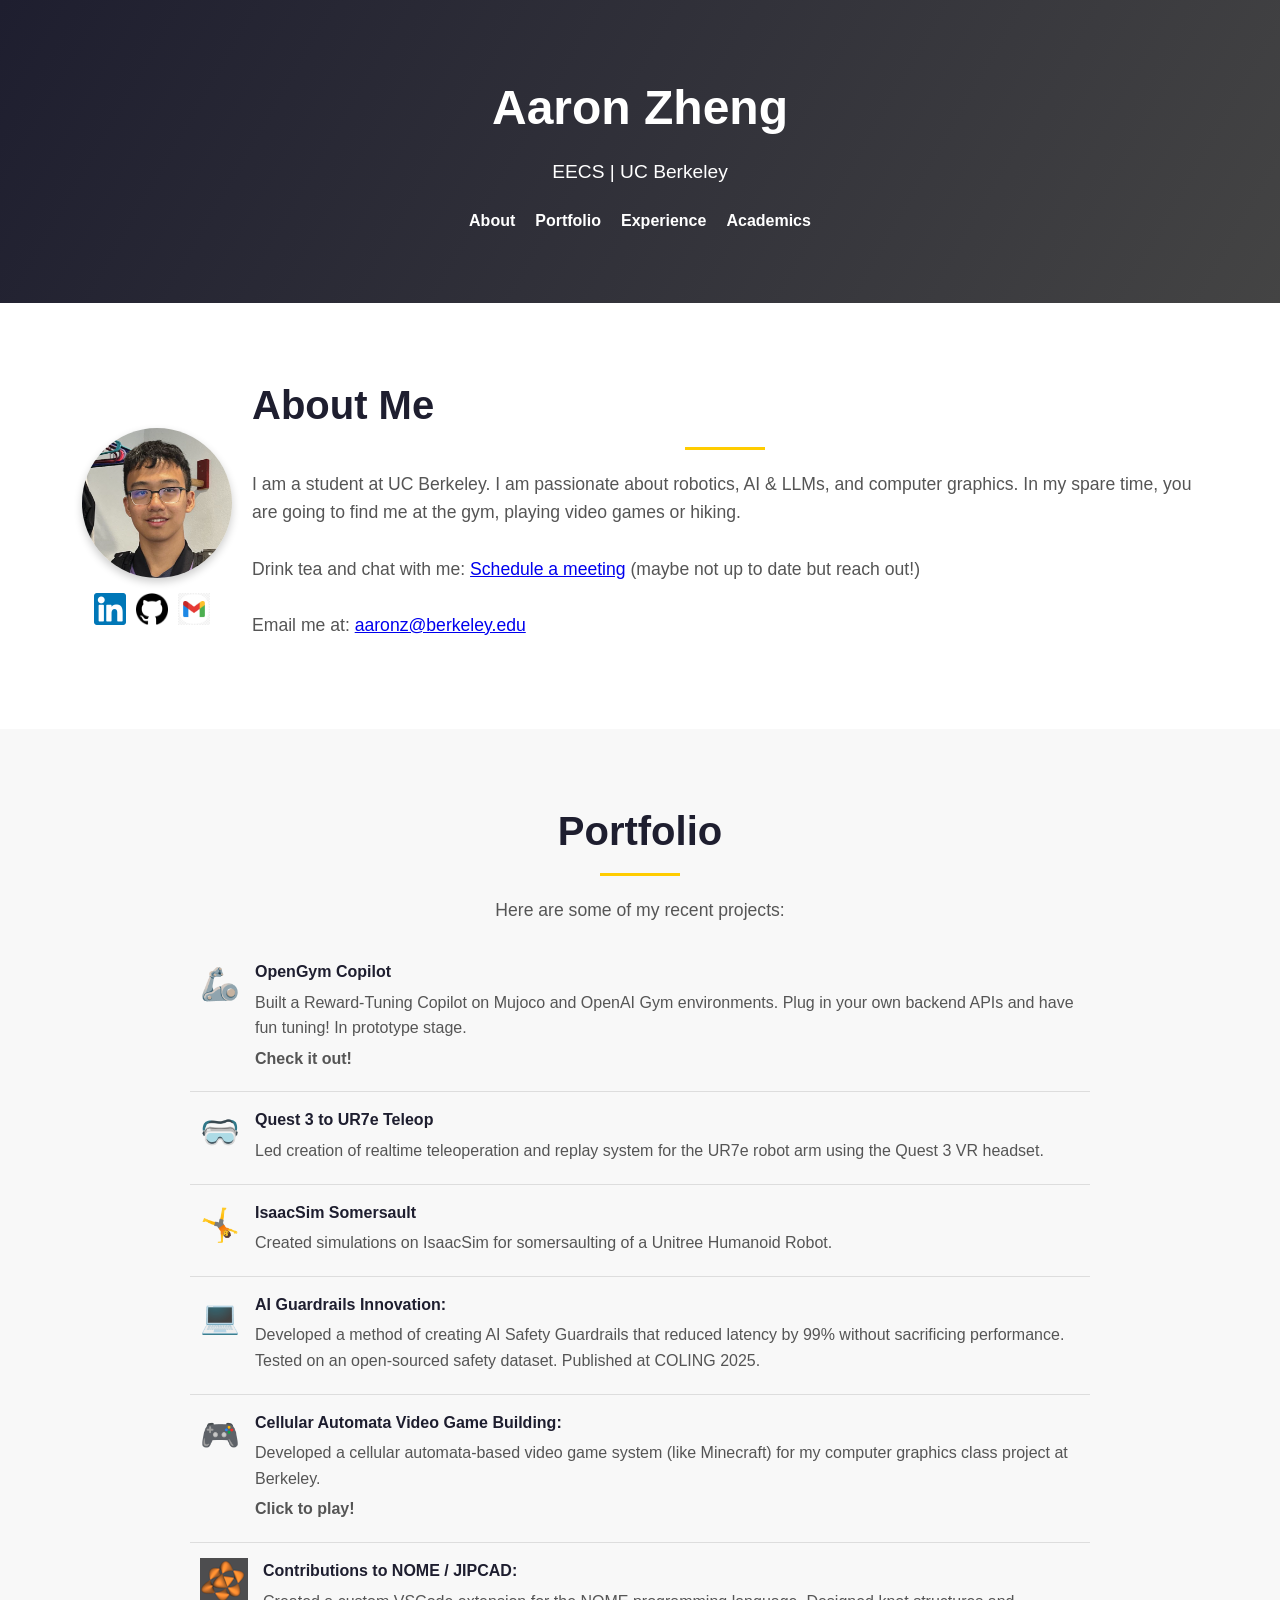
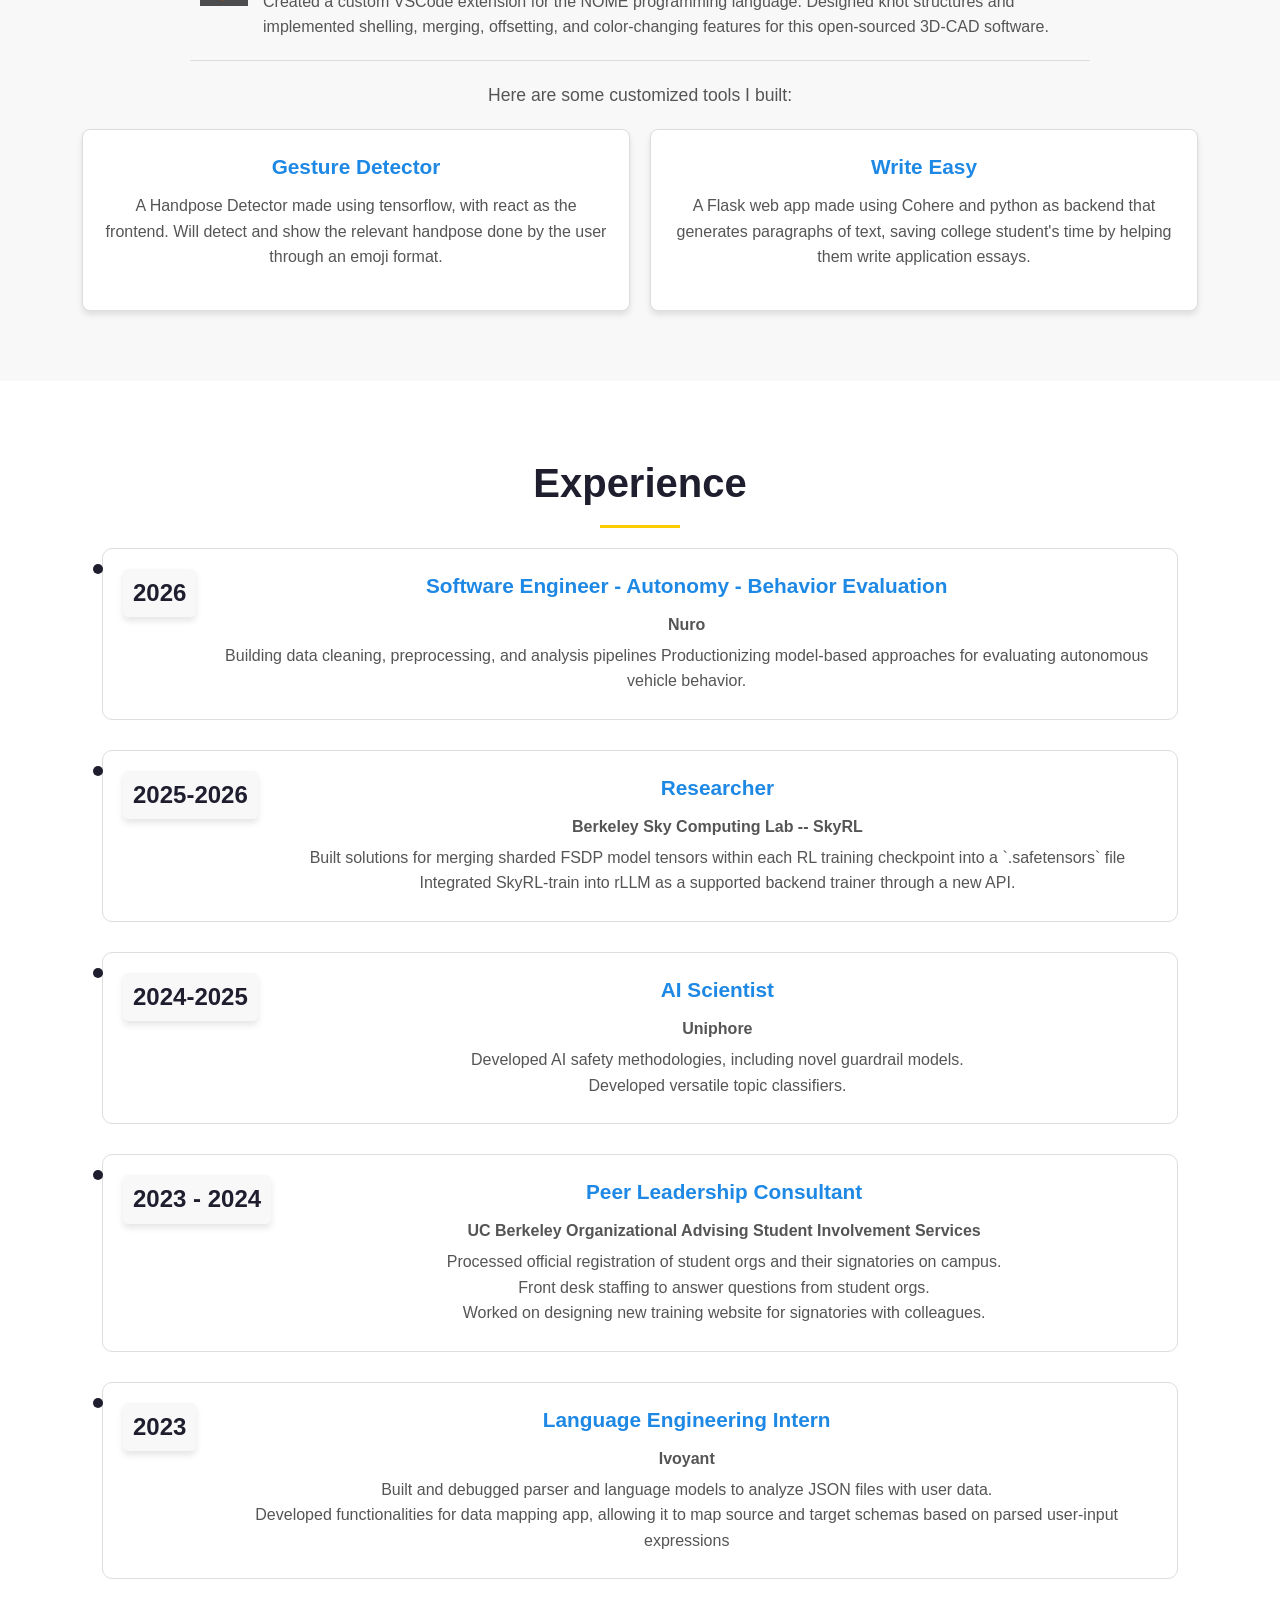
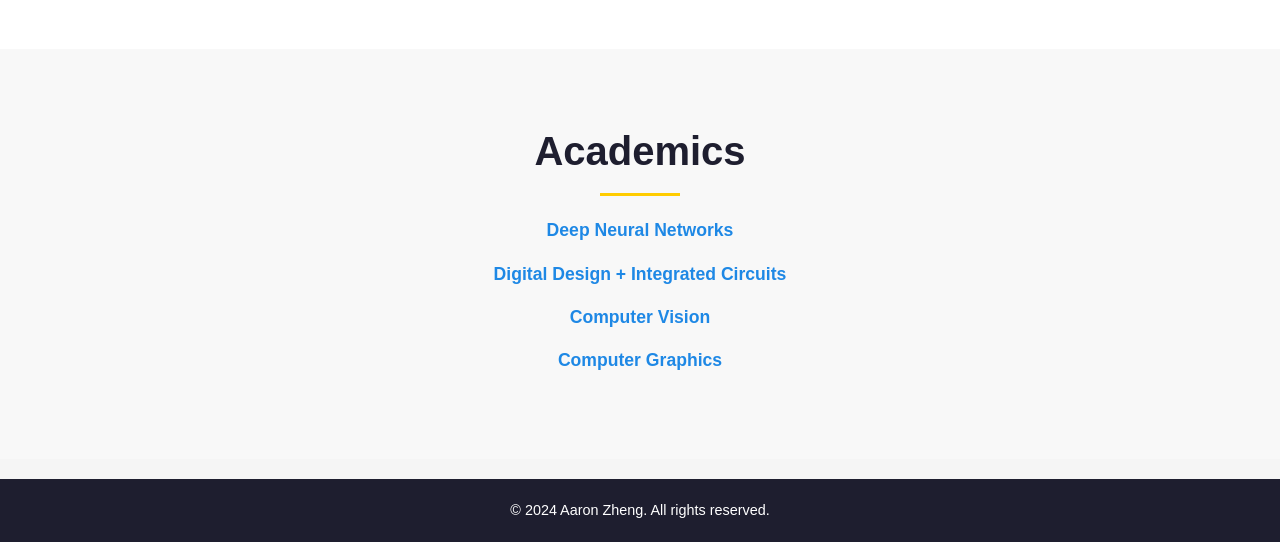
==== index.html @ 98544ea0 "add exp stuff" ====
<!DOCTYPE html>
<html lang="en">
<head>
    <meta charset="UTF-8">
    <meta name="viewport" content="width=device-width, initial-scale=1.0">
    <title>My Personal Website</title>
    <link rel="stylesheet" href="styles.css">
</head>
<body>
    <!-- Header Section -->
    <header id="home" class="main-header">
        <div class="container">
            <h1>Aaron Zheng</h1>
            <p>EECS | UC Berkeley
            </p>
            <nav class="bookmark-bar">
                <ul>
                    <li><a href="#about">About</a></li>
                    <li><a href="#portfolio">Portfolio</a></li>
                    <li><a href="#experience">Experience</a></li>
                    <li><a href="#academic">Academics</a></li>
                </ul>
            </nav>
        </div>
    </header>

    <!-- About Section -->
    <section id="about" class="section">
        <div class="container with-photo">
            <div class="photo_info">
                <img src="my_photo.png" alt="Your Photo" class="profile-photo">
                <div class="social-link">
                    <a href="https://www.linkedin.com/in/aaronhzheng/" target="_blank" class="social-link">
                        <img src="assets/icons/linkedin_icon.png" alt="LinkedIn Icon">
                        
                    </a>
                    <a href="https://github.com/zhenga1" target="_blank" class="social-link">
                        <img src="assets/icons/github_icon.png" alt="GitHub Icon">
                        
                    </a>
                    <a href="mailto:aaronz@berkeley.edu" class="social-link">
                        <img src="assets/icons/email_icon.png" alt="Email Icon">
                        
                    </a>
                </div>
             </div>
            <div class="text-content">
                <h2>About Me</h2>
                <p>
                    I am a student at UC Berkeley.  I am passionate about robotics, AI & LLMs, and computer graphics. 
                    In my spare time, you are going to find me at the gym, playing video games or hiking. 
                    <br/><br/>
                    Drink tea and chat with me: <a href="https://calendly.com/aaronhaowenzheng/new-meeting" target="_blank">Schedule a meeting</a> (maybe not up to date but reach out!)
                    <br/><br/>
                    Email me at: <a href="mailto:aaronz@berkeley.edu">aaronz@berkeley.edu </a>
                </p>
            </div>
        </div>
    </section>

    <!-- Portfolio Section -->
    <section id="portfolio" class="section section-alt">
        <div class="container">
            <div class="text-content">
                <h2>Portfolio</h2>
                <p>Here are some of my recent projects:</p>
                <ul class="portfolio-list">
                    <li>
                        <div class="project-item">
                            <div class="icon">🦾</div>
                            <div class="details">
                                <a href="https://github.com/zhenga1/OpenGym-Copilot" target="_blank">
                                    <strong>OpenGym Copilot </strong>
                                </a>
                                <p>
                                    Built a Reward-Tuning Copilot on Mujoco and OpenAI Gym environments. Plug in your own backend APIs and have fun tuning!
                                    In prototype stage. 
                                </p>
                                <a href="https://opengym-copilot.onrender.com/" target="_blank" rel="noopener noreferrer">
                                <p>Check it out!</p>
                                </a>
                            </div>
                        </div>
                    </li>
                    <li>
                        <div class="project-item">
                            <div class="icon">🥽</div>
                            <div class="details">
                                <a href="https://zhenga1.github.io/vr-teleop-robotics/" target="_blank">
                                    <strong>Quest 3 to UR7e Teleop</strong>
                                </a>
                                <p>
                                    Led creation of realtime teleoperation and replay system for the UR7e robot arm using the Quest 3 VR headset.
                                </p>
                            </div>
                        </div>
                    </li>
                    <li>
                        <div class="project-item">
                            <div class="icon">🤸</div>
                            <div class="details">
                                <a href="https://tinyurl.com/dxxz5zzj" target="_blank">
                                    <strong>IsaacSim Somersault</strong>
                                </a>
                                <p>
                                    Created simulations on IsaacSim for somersaulting of a Unitree Humanoid Robot. 
                                </p>
                            </div>
                        </div>
                    </li>
                    <li>
                        <div class="project-item">
                            <div class="icon">&#128187;</div>
                            <div class="details">
                                <a href="https://arxiv.org/abs/2411.14398" target="_blank">
                                    <strong>AI Guardrails Innovation:</strong>
                                </a>
                                <p>
                                    Developed a method of creating AI Safety Guardrails that reduced latency by 99% without sacrificing performance. 
                                    Tested on an open-sourced safety dataset. Published at COLING 2025.
                                </p>
                            </div>
                        </div>
                    </li>
                    <li>
                        <div class="project-item">
                            <div class="icon">&#127918;</div>
                            <div class="details">
                                <a href="https://sylviacx.github.io/cs184-final-project/FinalReport/index.html" target="_blank">
                                    <strong>Cellular Automata Video Game Building:</strong>
                                </a>
                                <p>
                                    Developed a cellular automata-based video game system (like Minecraft) for my computer graphics class project at Berkeley.
                                </p>
                                <a href="https://zhenga1.github.io/Cellular-Automata-Game-Serving/" target="_blank" rel="noopener noreferrer">
                                <p>Click to play!</p>
                                </a>
                            </div>
                        </div>
                    </li>
                    <li>
                        <div class="project-item">
                            <img src="assets/icons/jipcad_icon.png" alt="CAD Icon" class="icon">
                        
                            <div class="details">
                                <a href="https://github.com/JIPCAD/JIPCAD" target="_blank">
                                    <strong>Contributions to NOME / JIPCAD:</strong>
                                </a>
                                <p>
                                    Created a custom VSCode extension for the NOME programming language. Designed knot structures and implemented shelling, merging, offsetting, and color-changing features for this open-sourced 3D-CAD software.
                                </p>
                            </div>
                        </div>
                    </li>
                </ul>
                <p>Here are some customized tools I built:</p>
                <div class="horizontal-items">
                    <div class="item">
                        <a href="https://zhenga1.github.io/gesturedetectorweb/" target="_blank" style="text-decoration: none;">
                        <h4>Gesture Detector</h4>
                        <p>
                            A Handpose Detector made using tensorflow, with react as the frontend. Will detect and show the relevant handpose done by the user through an emoji format.
                        </p>
                        </a>
                    </div>
                    <div class="item">
                        <a href="https://github.com/zhenga1/writeeasy" target="_blank" style="text-decoration: none;">
                        <h4>Write Easy</h4>
                        <p>
                            A Flask web app made using Cohere and python as backend that generates paragraphs of text, saving college student's time by helping them write application essays.
                        </p>
                        </a>
                    </div>
                </div>
            </div>
        </div>
    </section>


   <!-- Experience Section -->
    <section id="experience" class="section">
        <div class="container">
            <h2>Experience</h2>
            <div class="experience-timeline">
                <div class="experience-item">
                    <div class="year">2026</div>
                    <div class="details">
                        <h3>Software Engineer - Autonomy - Behavior Evaluation</h3>
                        <p><strong>Nuro</strong></p>
                        <p>
                            Building data cleaning, preprocessing, and analysis pipelines
                            Productionizing model-based approaches for evaluating autonomous vehicle behavior.
                        </p>
                    </div>
                </div>
                <div class="experience-item">
                    <div class="year">2025-2026</div>
                    <div class="details">
                        <h3>Researcher</h3>
                        <p><strong>Berkeley Sky Computing Lab -- SkyRL</strong></p>
                        <p>
                            Built solutions for merging sharded FSDP model tensors within each RL training checkpoint into a `.safetensors` file

                            Integrated SkyRL-train into rLLM as a supported backend trainer through a new API. 
                        </p>
                    </div>
                </div>
                <div class="experience-item">
                    <div class="year">2024-2025</div>
                    <div class="details">
                        <h3>AI Scientist</h3>
                        <p><strong>Uniphore</strong></p>
                        <p>
                            Developed AI safety methodologies, including novel guardrail models. 
                            <br/>
                            Developed versatile topic classifiers. 
                        </p>
                    </div>
                </div>
                <div class="experience-item">
                    <div class="year">2023 - 2024</div>
                    <div class="details">
                        <h3>Peer Leadership Consultant</h3>
                        <p><strong>UC Berkeley Organizational Advising Student Involvement Services</strong></p>
                        <p>
                            Processed official registration of student orgs and their signatories on campus. 
                            <br/>
                            Front desk staffing to answer questions from student orgs.
                            <br/>
                            Worked on designing new training website for signatories with colleagues.
                        </p>
                    </div>
                </div>
                <div class="experience-item">
                    <div class="year">2023</div>
                    <div class="details">
                        <h3>Language Engineering Intern</h3>
                        <p><strong>Ivoyant</strong></p>
                        <p>
                            Built and debugged parser and language models to analyze JSON files with user data. 
                            <br/>
                            Developed functionalities for data mapping app, allowing it to map source and target schemas based on parsed user-input expressions
                        </p>
                    </div>
                </div>
            </div>
        </div>
    </section>
    <!-- Academic Section -->
    <section id="academic" class="section section-alt">
        <div class="container">
            <h2>Academics</h2>
            <ul class="academic-list">
                <li>
                    <a href="assets/UCB_CS182_Report.pdf">
                        Deep Neural Networks
                    </a>
                </li>
                <li>
                    <a href="assets/EECS_151_Project_Report_Final (1).pdf">
                        Digital Design + Integrated Circuits
                    </a>
                </li>
                <li>
                    <a href="https://zhenga1.github.io/" target="_blank">
                        Computer Vision
                    </a>
                </li>
                <li>
                    <a href="https://sylviacx.github.io/cs184-final-project/FinalReport/index.html" target="_blank">
                        Computer Graphics
                    </a>
                </li>
            </ul>
        </div>
    </section>
    


    <!-- Footer -->
    <footer>
        <p>&copy; 2024 Aaron Zheng. All rights reserved.</p>
    </footer>
</body>
</html>
---- styles.css ----
/* Global Styles */
* {
    margin: 0;
    padding: 0;
    box-sizing: border-box;
}

body {
    font-family: 'Arial', sans-serif;
    line-height: 1.6;
    color: #333;
    background: #f5f5f5; /* Light gray for contrast */
}

.container {
    width: 90%;
    max-width: 1200px;
    margin: 0 auto;
    padding: 20px 0;
}

/* Header */
.main-header {
    text-align: center;
    padding: 50px 20px;
    background: linear-gradient(120deg, #1e1e2f, #444); /* Subtle gradient */
    color: #fff;
}

.main-header h1 {
    font-size: 3em;
    margin-bottom: 10px;
}

.main-header p {
    font-size: 1.2em;
    margin-bottom: 20px;
    font-weight: 300;
}

.bookmark-bar ul {
    list-style: none;
    padding: 0;
    display: inline-flex;
    gap: 20px;
}

.bookmark-bar ul li a {
    color: #fff;
    text-decoration: none;
    font-size: 1em;
    font-weight: bold;
    transition: color 0.3s;
}

.bookmark-bar ul li a:hover {
    color: #ffcc00; /* Gold accent */
}

/* Section Styles */
.section {
    padding: 50px 20px;
    background: #fff;
    text-align: center;
}

.section h2 {
    font-size: 2.5em;
    margin-bottom: 20px;
    color: #1e1e2f; /* Professional dark navy */
    position: relative;
}

.section h2::after {
    content: '';
    display: block;
    width: 80px;
    height: 3px;
    background: #ffcc00; /* Gold underline */
    margin: 10px auto;
}

.section p {
    font-size: 1.1em;
    color: #555;
    margin-bottom: 20px;
}

/* Portfolio Section */
.section {
    padding: 50px 20px;
    background: #fff;
    text-align: center;
}

.section-alt {
    background: #f8f8f8; /* Subtle gray background */
}

.portfolio-list {
    list-style: none;
    padding: 0;
    margin: 20px auto;
    max-width: 900px;
    text-align: left; /* Align items left for a professional layout */
}

.project-item {
    display: flex;
    align-items: flex-start;
    gap: 15px;
    padding: 15px 10px;
    border-bottom: 1px solid #ddd;
    transition: background 0.3s ease;
}

.project-item:hover {
    background: #e9ecef; /* Light hover effect */
}

.project-item .icon {
    font-size: 2rem;
    color: #1e88e5; /* Blue icon color */
    flex-shrink: 0;
}

.project-item .details {
    flex: 1;
}

.project-item a {
    text-decoration: none;
    color: #1e1e2f;
    font-weight: bold;
    transition: color 0.3s ease;
}

.project-item a:hover {
    color: #ffcc00; /* Gold hover effect */
}

.project-item p {
    margin: 5px 0 0;
    color: #555; /* Neutral gray text */
    font-size: 1em;
    line-height: 1.6;
}

/* Profile Photo and Text Layout */
.with-photo {
    display: flex;
    align-items: center;
    gap: 20px;
    text-align: left;
}

.profile-photo {
    width: 150px;
    height: 150px;
    border-radius: 50%; /* Makes the photo circular */
    object-fit: cover;
    box-shadow: 0 4px 6px rgba(0, 0, 0, 0.1);
    flex-shrink: 0;
}

.text-content {
    flex: 1;
}

/* Alternate Section */
.section-alt {
    background: #f8f8f8; /* Slightly gray background for contrast */
}

/* Footer */
footer {
    text-align: center;
    padding: 20px;
    background: #1e1e2f;
    color: #fff;
    font-size: 0.9em;
    margin-top: 20px;
}

/* Connect with Me Section */
.social-links {
    display: flex;
    justify-content: center;
    gap: 30px;
    margin-top: 20px;
}

.social-link {
    display: flex;
    align-items: center;
    text-decoration: none;
    color: #1e1e2f; /* Professional dark navy */
    font-weight: bold;
    font-size: 1.1em;
    transition: color 0.3s ease, transform 0.3s ease;
}

.social-link:hover {
    color: #ffcc00; /* Gold hover effect */
    transform: scale(1.1); /* Slight enlargement on hover */
}

.social-link img {
    width: 32px; /* Icon size */
    height: 32px;
    margin-right: 10px;
    object-fit: contain;
}

/* Photo Info Section */
.photo_info {
    display: flex;
    flex-direction: column;
    align-items: center; /* Centers content horizontally */
    text-align: center; /* Centers text within the column */
    gap: 15px; /* Space between elements */
    margin-top: 20px;
}

.profile-photo {
    width: 150px; /* Adjust photo size */
    height: 150px;
    border-radius: 50%; /* Make it circular */
    object-fit: cover; /* Ensure it scales properly */
    box-shadow: 0 4px 8px rgba(0, 0, 0, 0.2); /* Add a subtle shadow */
}

.social-links {
    display: flex;
    justify-content: center; /* Center align links */
    gap: 20px; /* Space between icons */
}

.social-link img {
    width: 32px; /* Icon size */
    height: 32px;
    transition: transform 0.3s ease, filter 0.3s ease;
}

.social-link img:hover {
    transform: scale(1.2); /* Slight enlargement on hover */
    filter: brightness(1.2); /* Brighten the icon */
}
/* Experience Section */
.experience-timeline {
    display: flex;
    flex-direction: column;
    gap: 30px;
    margin-top: 20px;
    padding: 0 20px;
}

.experience-item {
    display: flex;
    align-items: flex-start;
    gap: 20px;
    padding: 20px;
    background: #fff; /* White background for contrast */
    border: 1px solid #ddd; /* Subtle border for boxing */
    border-radius: 10px; /* Rounded corners */
    transition: box-shadow 0.3s ease, transform 0.3s ease; /* Smooth hover effect */
    position: relative;
}

.experience-item:hover {
    box-shadow: 0 8px 16px rgba(0, 0, 0, 0.2); /* Add shadow on hover */
    transform: translateY(-5px); /* Slight lift on hover */
}

.year {
    flex-shrink: 0;
    font-size: 1.5em;
    font-weight: bold;
    color: #1e1e2f; /* Dark navy for professionalism */
    background: #f8f8f8; /* Light gray for contrast */
    padding: 5px 10px;
    border-radius: 5px;
    box-shadow: 0 4px 6px rgba(0, 0, 0, 0.1); /* Subtle shadow for emphasis */
}

.details {
    flex: 1;
}

.details h3 {
    margin: 0 0 10px;
    font-size: 1.3em;
    color: #1e88e5; /* Blue for job title */
}

.details p {
    margin: 5px 0;
    font-size: 1em;
    color: #555; /* Neutral gray for readability */
}

.details::before {
    content: '';
    position: absolute;
    top: 15px;
    left: -10px;
    width: 10px;
    height: 10px;
    background: #1e1e2f; /* Dark navy dot */
    border-radius: 50%;
}

/* Academic Section */
.academic-list {
    list-style: none; /* Remove default bullet points */
    padding: 0;
    margin-top: 20px;
}

.academic-list li {
    margin-bottom: 15px; /* Space between list items */
}

.academic-list a {
    display: inline-block; /* Makes the link a clickable block */
    text-decoration: none;
    color: #1e88e5; /* Professional blue link color */
    font-size: 1.1em;
    font-weight: bold;
    transition: color 0.3s ease, transform 0.3s ease;
}

.academic-list a:hover {
    color: #1565c0; /* Darker blue on hover */
    transform: scale(1.1); /* Slight right movement on hover */
}

/* Additional Section */
.horizontal-items {
    display: flex;
    gap: 20px; /* Space between items */
    margin-top: 20px;
}

.horizontal-items .item {
    flex: 1; /* Make both items take up equal width */
    padding: 20px;
    background: #fff; /* White background for contrast */
    border: 1px solid #ddd; /* Subtle border for separation */
    border-radius: 8px; /* Rounded corners */
    box-shadow: 0 4px 6px rgba(0, 0, 0, 0.1); /* Subtle shadow for depth */
    transition: transform 0.3s ease, box-shadow 0.3s ease; /* Hover effect */
}

.horizontal-items .item:hover {
    transform: translateY(-5px); /* Lift on hover */
    box-shadow: 0 8px 16px rgba(0, 0, 0, 0.2); /* Enhance shadow on hover */
}

.horizontal-items h4 {
    font-size: 1.3em;
    margin-bottom: 10px;
    color: #1e88e5; /* Blue for item headings */
}

.horizontal-items p {
    font-size: 1em;
    color: #555; /* Neutral gray for text */
    line-height: 1.6;
}
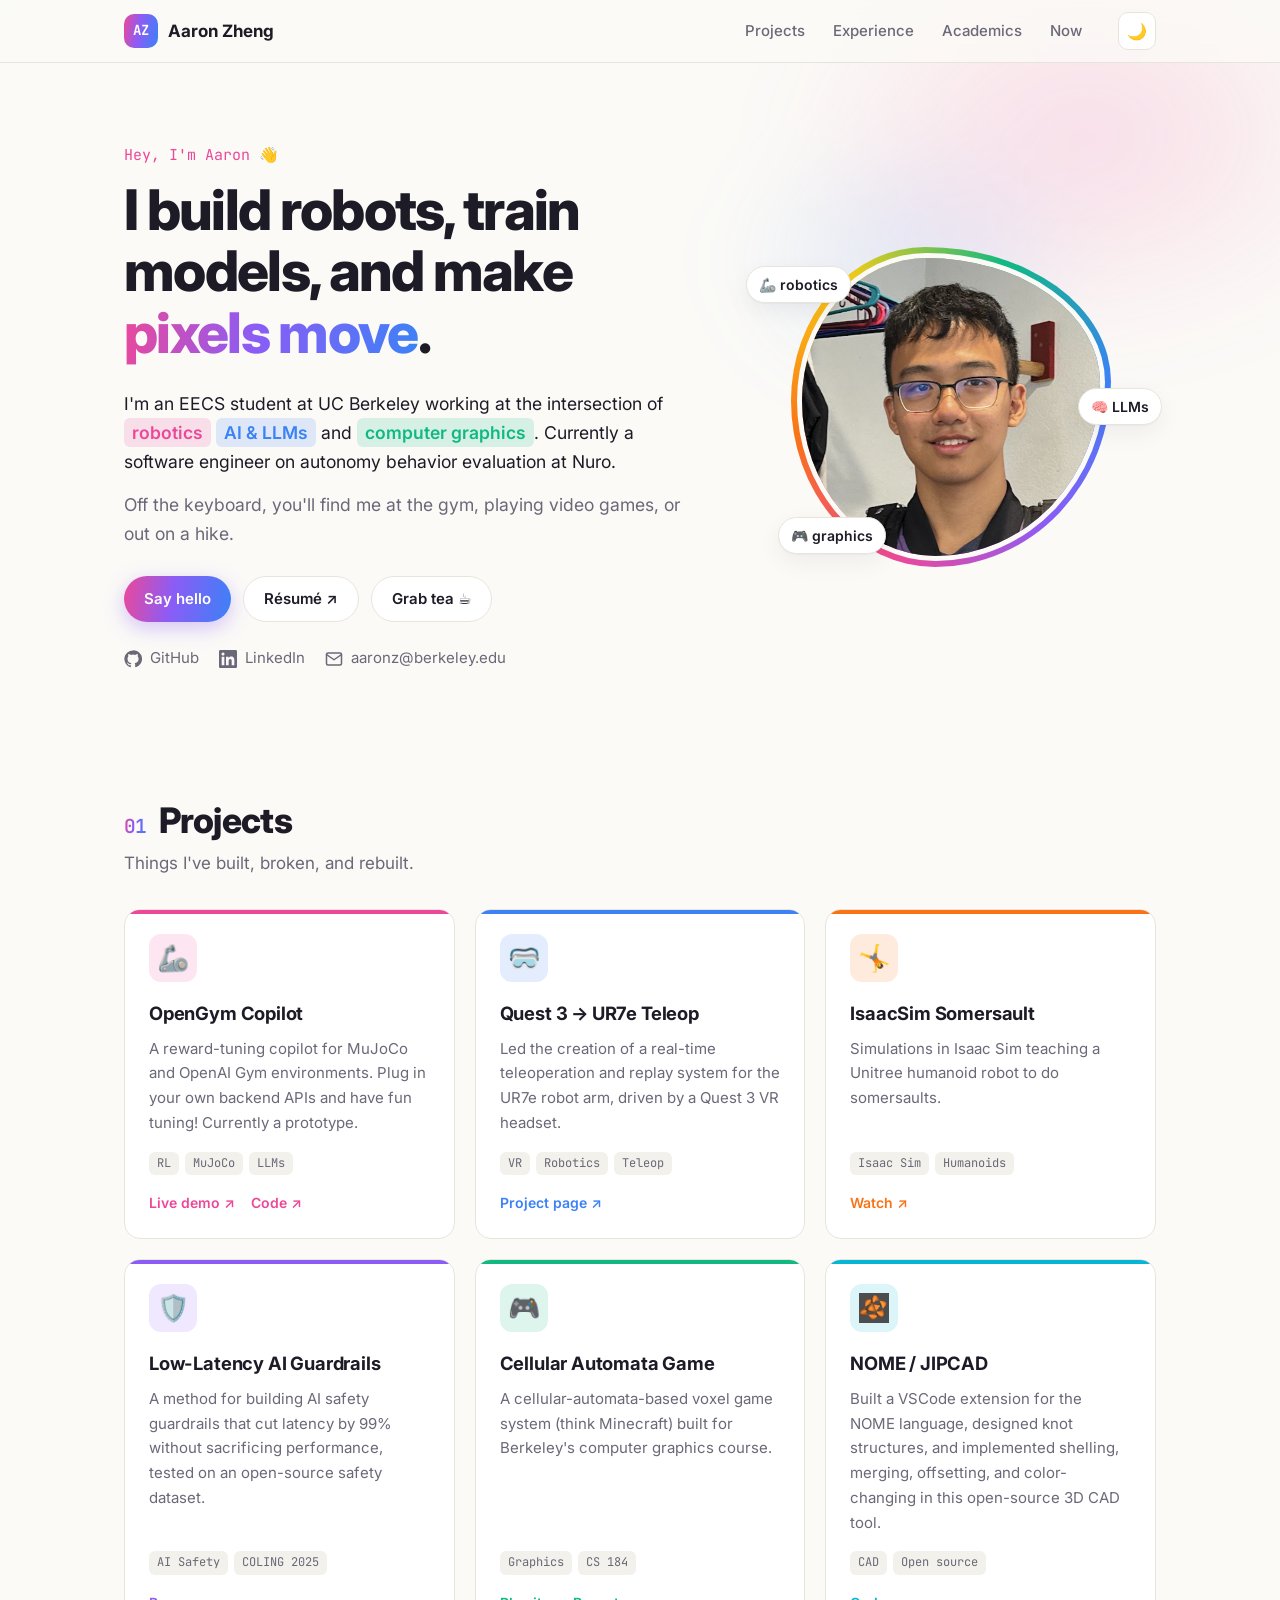
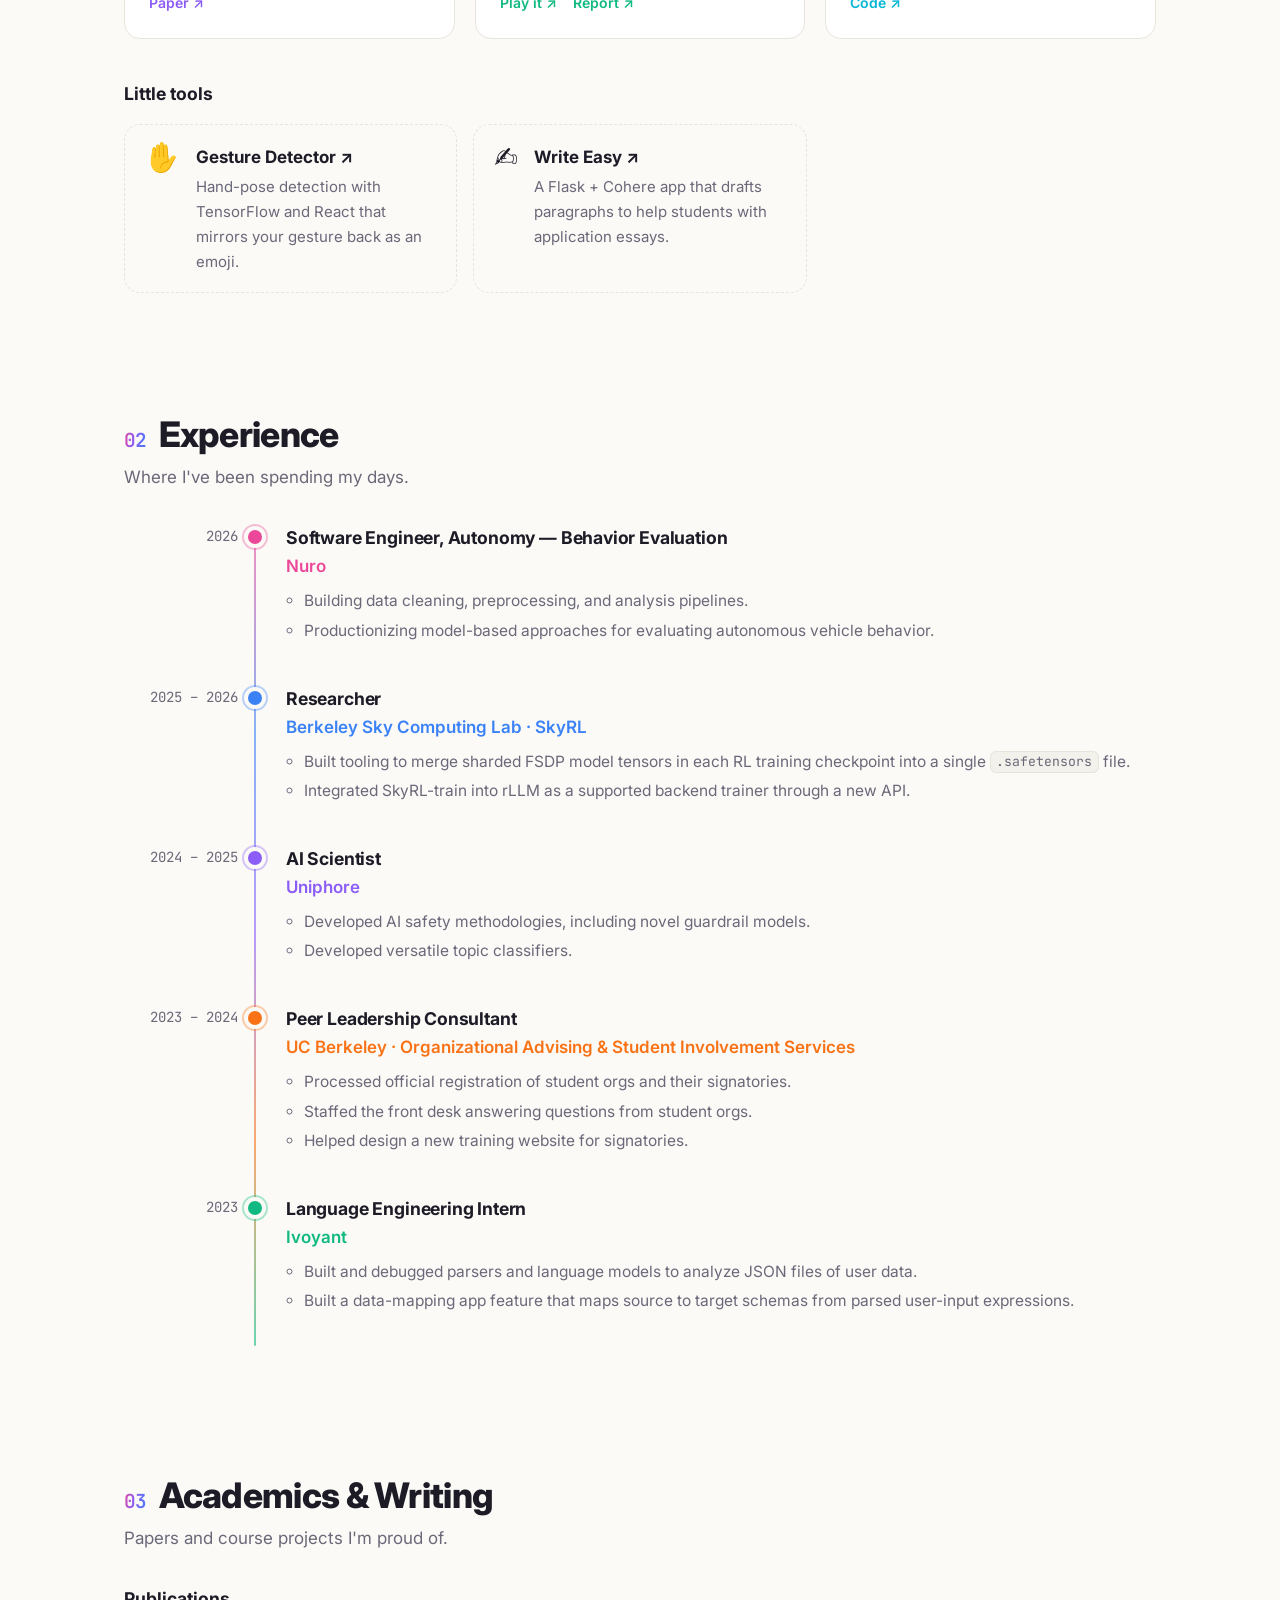
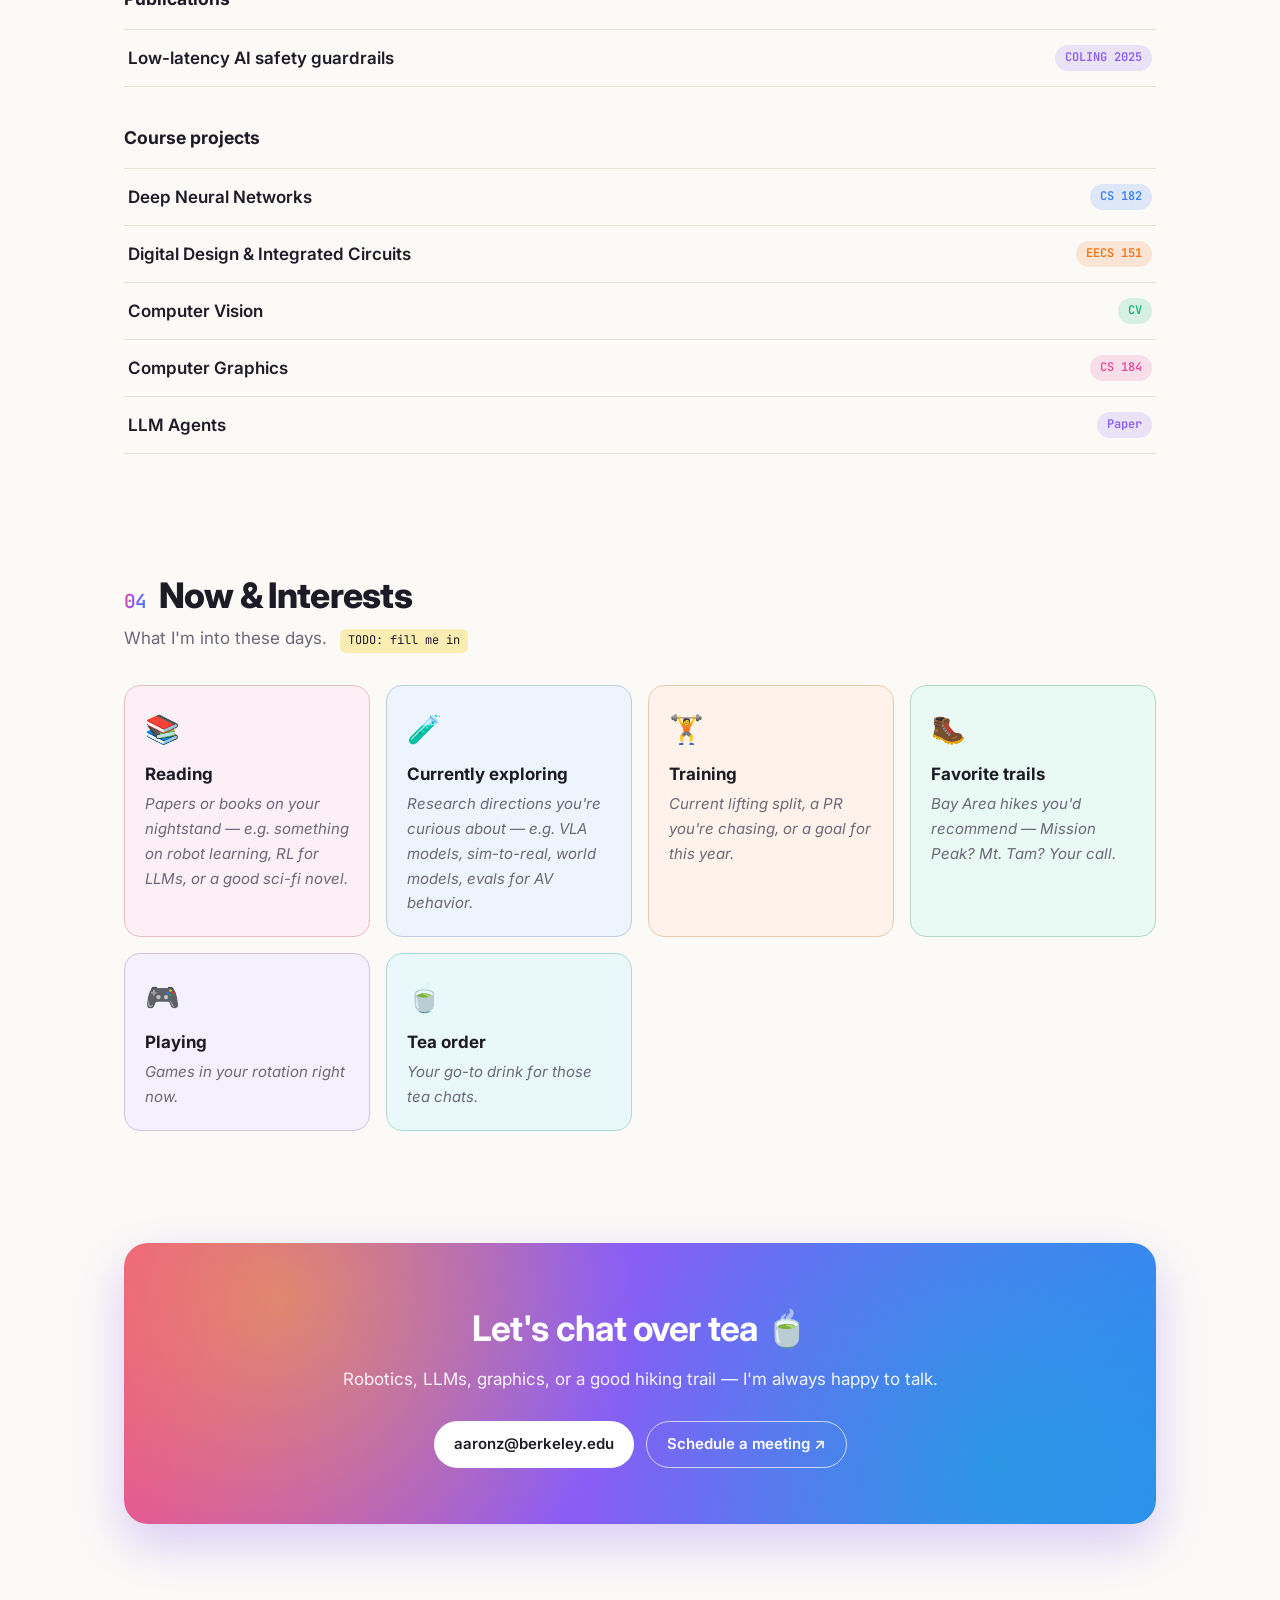
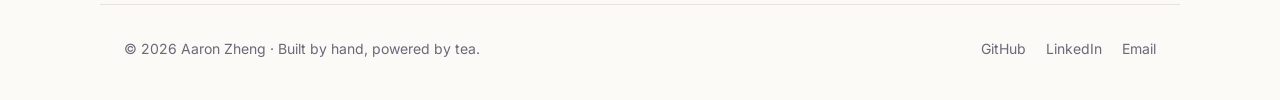
==== commit 0189c09b: "website upgrade" ====
--- a/index.html
+++ b/index.html
@@ -3,283 +3,370 @@
 <head>
     <meta charset="UTF-8">
     <meta name="viewport" content="width=device-width, initial-scale=1.0">
-    <title>My Personal Website</title>
+    <title>Aaron Zheng</title>
+    <meta name="description" content="Aaron Zheng — EECS at UC Berkeley. Robotics, AI & LLMs, and computer graphics.">
+    <link rel="preconnect" href="https://fonts.googleapis.com">
+    <link rel="preconnect" href="https://fonts.gstatic.com" crossorigin>
+    <link href="https://fonts.googleapis.com/css2?family=Inter:wght@400;500;600;700;800&family=JetBrains+Mono:wght@400;600&display=swap" rel="stylesheet">
     <link rel="stylesheet" href="styles.css">
+    <script>
+        // Apply saved theme before paint to avoid a flash
+        try {
+            var t = localStorage.getItem('theme');
+            if (t) document.documentElement.setAttribute('data-theme', t);
+        } catch (e) {}
+    </script>
 </head>
 <body>
-    <!-- Header Section -->
-    <header id="home" class="main-header">
-        <div class="container">
-            <h1>Aaron Zheng</h1>
-            <p>EECS | UC Berkeley
-            </p>
-            <nav class="bookmark-bar">
-                <ul>
-                    <li><a href="#about">About</a></li>
-                    <li><a href="#portfolio">Portfolio</a></li>
-                    <li><a href="#experience">Experience</a></li>
-                    <li><a href="#academic">Academics</a></li>
+    <!-- Navbar -->
+    <nav class="navbar">
+        <div class="nav-inner">
+            <a href="#home" class="brand">
+                <span class="brand-mark">AZ</span>
+                <span class="brand-name">Aaron Zheng</span>
+            </a>
+            <ul class="nav-links">
+                <li><a href="#projects">Projects</a></li>
+                <li><a href="#experience">Experience</a></li>
+                <li><a href="#academics">Academics</a></li>
+                <li><a href="#now">Now</a></li>
+            </ul>
+            <button class="theme-toggle" id="theme-toggle" aria-label="Toggle dark mode">
+                <span class="icon-sun">☀️</span><span class="icon-moon">🌙</span>
+            </button>
+        </div>
+    </nav>
+
+    <main>
+        <!-- Hero -->
+        <header id="home" class="hero container">
+            <div class="hero-text">
+                <p class="eyebrow">Hey, I'm Aaron 👋</p>
+                <h1>I build robots, train models, and make <span class="gradient-text">pixels move</span>.</h1>
+                <p class="lead">
+                    I'm an EECS student at UC Berkeley working at the intersection of
+                    <span class="tag tag-pink">robotics</span>
+                    <span class="tag tag-blue">AI &amp; LLMs</span> and
+                    <span class="tag tag-green">computer graphics</span>.
+                    Currently a software engineer on autonomy behavior evaluation at Nuro.
+                </p>
+                <p class="lead muted">
+                    Off the keyboard, you'll find me at the gym, playing video games, or out on a hike.
+                </p>
+                <div class="hero-actions">
+                    <a class="btn btn-primary" href="mailto:aaronz@berkeley.edu">Say hello</a>
+                    <a class="btn btn-ghost" href="assets/resume.pdf" target="_blank">Résumé ↗</a>
+                    <a class="btn btn-ghost" href="https://calendly.com/aaronhaowenzheng/new-meeting" target="_blank">Grab tea ☕</a>
+                </div>
+                <div class="socials">
+                    <a href="https://github.com/zhenga1" target="_blank" aria-label="GitHub">
+                        <svg viewBox="0 0 24 24" fill="currentColor"><path d="M12 .5a11.5 11.5 0 0 0-3.64 22.41c.58.1.79-.25.79-.56v-2c-3.2.7-3.88-1.37-3.88-1.37-.52-1.33-1.28-1.69-1.28-1.69-1.05-.72.08-.7.08-.7 1.16.08 1.77 1.19 1.77 1.19 1.03 1.77 2.71 1.26 3.37.96.1-.75.4-1.26.73-1.55-2.56-.29-5.25-1.28-5.25-5.69 0-1.26.45-2.29 1.19-3.1-.12-.29-.52-1.46.11-3.05 0 0 .97-.31 3.17 1.18a11 11 0 0 1 5.77 0c2.2-1.49 3.17-1.18 3.17-1.18.63 1.59.23 2.76.11 3.05.74.81 1.19 1.84 1.19 3.1 0 4.42-2.7 5.39-5.27 5.68.41.36.78 1.06.78 2.14v3.17c0 .31.21.67.8.56A11.5 11.5 0 0 0 12 .5Z"/></svg>
+                        <span>GitHub</span>
+                    </a>
+                    <a href="https://www.linkedin.com/in/aaronhzheng/" target="_blank" aria-label="LinkedIn">
+                        <svg viewBox="0 0 24 24" fill="currentColor"><path d="M20.45 20.45h-3.56v-5.57c0-1.33-.02-3.04-1.85-3.04-1.85 0-2.14 1.45-2.14 2.94v5.67H9.34V9h3.42v1.56h.05c.48-.9 1.64-1.85 3.37-1.85 3.6 0 4.27 2.37 4.27 5.46v6.28ZM5.34 7.43a2.06 2.06 0 1 1 0-4.13 2.06 2.06 0 0 1 0 4.13ZM7.12 20.45H3.56V9h3.56v11.45ZM22.22 0H1.77C.79 0 0 .77 0 1.73v20.54C0 23.23.79 24 1.77 24h20.45c.98 0 1.78-.77 1.78-1.73V1.73C24 .77 23.2 0 22.22 0Z"/></svg>
+                        <span>LinkedIn</span>
+                    </a>
+                    <a href="mailto:aaronz@berkeley.edu" aria-label="Email">
+                        <svg viewBox="0 0 24 24" fill="none" stroke="currentColor" stroke-width="2" stroke-linecap="round" stroke-linejoin="round"><rect x="2" y="4" width="20" height="16" rx="2"/><path d="m22 6-10 7L2 6"/></svg>
+                        <span>aaronz@berkeley.edu</span>
+                    </a>
+                </div>
+            </div>
+            <div class="hero-photo">
+                <div class="photo-ring">
+                    <img src="my_photo.png" alt="Portrait of Aaron Zheng">
+                </div>
+                <div class="floating-chip chip-1">🦾 robotics</div>
+                <div class="floating-chip chip-2">🧠 LLMs</div>
+                <div class="floating-chip chip-3">🎮 graphics</div>
+            </div>
+        </header>
+
+        <!-- Projects -->
+        <section id="projects" class="section container">
+            <div class="section-head">
+                <h2><span class="section-num">01</span> Projects</h2>
+                <p class="muted">Things I've built, broken, and rebuilt.</p>
+            </div>
+            <div class="card-grid">
+                <article class="card accent-pink">
+                    <div class="card-icon">🦾</div>
+                    <h3><a href="https://github.com/zhenga1/OpenGym-Copilot" target="_blank">OpenGym Copilot</a></h3>
+                    <p>A reward-tuning copilot for MuJoCo and OpenAI Gym environments. Plug in your own backend APIs and have fun tuning! Currently a prototype.</p>
+                    <div class="card-tags"><span>RL</span><span>MuJoCo</span><span>LLMs</span></div>
+                    <div class="card-links">
+                        <a href="https://opengym-copilot.onrender.com/" target="_blank">Live demo ↗</a>
+                        <a href="https://github.com/zhenga1/OpenGym-Copilot" target="_blank">Code ↗</a>
+                    </div>
+                </article>
+                <article class="card accent-blue">
+                    <div class="card-icon">🥽</div>
+                    <h3><a href="https://zhenga1.github.io/vr-teleop-robotics/" target="_blank">Quest 3 → UR7e Teleop</a></h3>
+                    <p>Led the creation of a real-time teleoperation and replay system for the UR7e robot arm, driven by a Quest 3 VR headset.</p>
+                    <div class="card-tags"><span>VR</span><span>Robotics</span><span>Teleop</span></div>
+                    <div class="card-links">
+                        <a href="https://zhenga1.github.io/vr-teleop-robotics/" target="_blank">Project page ↗</a>
+                    </div>
+                </article>
+                <article class="card accent-orange">
+                    <div class="card-icon">🤸</div>
+                    <h3><a href="https://tinyurl.com/dxxz5zzj" target="_blank">IsaacSim Somersault</a></h3>
+                    <p>Simulations in Isaac Sim teaching a Unitree humanoid robot to do somersaults.</p>
+                    <div class="card-tags"><span>Isaac Sim</span><span>Humanoids</span></div>
+                    <div class="card-links">
+                        <a href="https://tinyurl.com/dxxz5zzj" target="_blank">Watch ↗</a>
+                    </div>
+                </article>
+                <article class="card accent-violet">
+                    <div class="card-icon">🛡️</div>
+                    <h3><a href="https://arxiv.org/abs/2411.14398" target="_blank">Low-Latency AI Guardrails</a></h3>
+                    <p>A method for building AI safety guardrails that cut latency by 99% without sacrificing performance, tested on an open-source safety dataset.</p>
+                    <div class="card-tags"><span>AI Safety</span><span>COLING 2025</span></div>
+                    <div class="card-links">
+                        <a href="https://arxiv.org/abs/2411.14398" target="_blank">Paper ↗</a>
+                    </div>
+                </article>
+                <article class="card accent-green">
+                    <div class="card-icon">🎮</div>
+                    <h3><a href="https://sylviacx.github.io/cs184-final-project/FinalReport/index.html" target="_blank">Cellular Automata Game</a></h3>
+                    <p>A cellular-automata-based voxel game system (think Minecraft) built for Berkeley's computer graphics course.</p>
+                    <div class="card-tags"><span>Graphics</span><span>CS 184</span></div>
+                    <div class="card-links">
+                        <a href="https://zhenga1.github.io/Cellular-Automata-Game-Serving/" target="_blank">Play it ↗</a>
+                        <a href="https://sylviacx.github.io/cs184-final-project/FinalReport/index.html" target="_blank">Report ↗</a>
+                    </div>
+                </article>
+                <article class="card accent-teal">
+                    <div class="card-icon"><img src="assets/icons/jipcad_icon.png" alt=""></div>
+                    <h3><a href="https://github.com/JIPCAD/JIPCAD" target="_blank">NOME / JIPCAD</a></h3>
+                    <p>Built a VSCode extension for the NOME language, designed knot structures, and implemented shelling, merging, offsetting, and color-changing in this open-source 3D CAD tool.</p>
+                    <div class="card-tags"><span>CAD</span><span>Open source</span></div>
+                    <div class="card-links">
+                        <a href="https://github.com/JIPCAD/JIPCAD" target="_blank">Code ↗</a>
+                    </div>
+                </article>
+            </div>
+
+            <h3 class="subhead">Little tools</h3>
+            <div class="mini-grid">
+                <a class="mini-card" href="https://zhenga1.github.io/gesturedetectorweb/" target="_blank">
+                    <span class="mini-emoji">✋</span>
+                    <div>
+                        <h4>Gesture Detector ↗</h4>
+                        <p>Hand-pose detection with TensorFlow and React that mirrors your gesture back as an emoji.</p>
+                    </div>
+                </a>
+                <a class="mini-card" href="https://github.com/zhenga1/writeeasy" target="_blank">
+                    <span class="mini-emoji">✍️</span>
+                    <div>
+                        <h4>Write Easy ↗</h4>
+                        <p>A Flask + Cohere app that drafts paragraphs to help students with application essays.</p>
+                    </div>
+                </a>
+            </div>
+        </section>
+
+        <!-- Experience -->
+        <section id="experience" class="section container">
+            <div class="section-head">
+                <h2><span class="section-num">02</span> Experience</h2>
+                <p class="muted">Where I've been spending my days.</p>
+            </div>
+            <ol class="timeline">
+                <li class="tl-item" style="--dot: var(--pink)">
+                    <div class="tl-date">2026</div>
+                    <div class="tl-body">
+                        <h3>Software Engineer, Autonomy — Behavior Evaluation</h3>
+                        <p class="tl-org">Nuro</p>
+                        <ul>
+                            <li>Building data cleaning, preprocessing, and analysis pipelines.</li>
+                            <li>Productionizing model-based approaches for evaluating autonomous vehicle behavior.</li>
+                        </ul>
+                    </div>
+                </li>
+                <li class="tl-item" style="--dot: var(--blue)">
+                    <div class="tl-date">2025 – 2026</div>
+                    <div class="tl-body">
+                        <h3>Researcher</h3>
+                        <p class="tl-org">Berkeley Sky Computing Lab · SkyRL</p>
+                        <ul>
+                            <li>Built tooling to merge sharded FSDP model tensors in each RL training checkpoint into a single <code>.safetensors</code> file.</li>
+                            <li>Integrated SkyRL-train into rLLM as a supported backend trainer through a new API.</li>
+                        </ul>
+                    </div>
+                </li>
+                <li class="tl-item" style="--dot: var(--violet)">
+                    <div class="tl-date">2024 – 2025</div>
+                    <div class="tl-body">
+                        <h3>AI Scientist</h3>
+                        <p class="tl-org">Uniphore</p>
+                        <ul>
+                            <li>Developed AI safety methodologies, including novel guardrail models.</li>
+                            <li>Developed versatile topic classifiers.</li>
+                        </ul>
+                    </div>
+                </li>
+                <li class="tl-item" style="--dot: var(--orange)">
+                    <div class="tl-date">2023 – 2024</div>
+                    <div class="tl-body">
+                        <h3>Peer Leadership Consultant</h3>
+                        <p class="tl-org">UC Berkeley · Organizational Advising &amp; Student Involvement Services</p>
+                        <ul>
+                            <li>Processed official registration of student orgs and their signatories.</li>
+                            <li>Staffed the front desk answering questions from student orgs.</li>
+                            <li>Helped design a new training website for signatories.</li>
+                        </ul>
+                    </div>
+                </li>
+                <li class="tl-item" style="--dot: var(--green)">
+                    <div class="tl-date">2023</div>
+                    <div class="tl-body">
+                        <h3>Language Engineering Intern</h3>
+                        <p class="tl-org">Ivoyant</p>
+                        <ul>
+                            <li>Built and debugged parsers and language models to analyze JSON files of user data.</li>
+                            <li>Built a data-mapping app feature that maps source to target schemas from parsed user-input expressions.</li>
+                        </ul>
+                    </div>
+                </li>
+            </ol>
+        </section>
+
+        <!-- Academics -->
+        <section id="academics" class="section container">
+            <div class="section-head">
+                <h2><span class="section-num">03</span> Academics &amp; Writing</h2>
+                <p class="muted">Papers and course projects I'm proud of.</p>
+            </div>
+            <div class="list-block">
+                <h3 class="subhead">Publications</h3>
+                <ul class="post-list">
+                    <li>
+                        <a href="https://arxiv.org/abs/2411.14398" target="_blank">Low-latency AI safety guardrails</a>
+                        <span class="pill pill-violet">COLING 2025</span>
+                    </li>
+                    <!-- TODO(aaron): add the "Continuity of Mind" paper here
+                         (assets/7835_Continuity_of_Mind_Ground.pdf). -->
                 </ul>
-            </nav>
+            </div>
+            <div class="list-block">
+                <h3 class="subhead">Course projects</h3>
+                <ul class="post-list">
+                    <li>
+                        <a href="assets/UCB_CS182_Report.pdf" target="_blank">Deep Neural Networks</a>
+                        <span class="pill pill-blue">CS 182</span>
+                    </li>
+                    <li>
+                        <a href="assets/EECS_151_Project_Report_Final (1).pdf" target="_blank">Digital Design &amp; Integrated Circuits</a>
+                        <span class="pill pill-orange">EECS 151</span>
+                    </li>
+                    <li>
+                        <a href="https://zhenga1.github.io/" target="_blank">Computer Vision</a>
+                        <span class="pill pill-green">CV</span>
+                    </li>
+                    <li>
+                        <a href="https://sylviacx.github.io/cs184-final-project/FinalReport/index.html" target="_blank">Computer Graphics</a>
+                        <span class="pill pill-pink">CS 184</span>
+                    </li>
+                    <li>
+                        <a href="assets/EMNLP_2025_Paper.pdf" target="_blank">LLM Agents</a>
+                        <span class="pill pill-violet">Paper</span>
+                    </li>
+                </ul>
+            </div>
+        </section>
+
+        <!-- Now / Interests (TODO section) -->
+        <section id="now" class="section container">
+            <div class="section-head">
+                <h2><span class="section-num">04</span> Now &amp; Interests</h2>
+                <p class="muted">
+                    What I'm into these days.
+                    <span class="todo-badge">TODO: fill me in</span>
+                </p>
+            </div>
+            <!-- TODO(aaron): replace the placeholder text in these cards with your own. -->
+            <div class="interest-grid">
+                <div class="interest accent-pink">
+                    <div class="interest-emoji">📚</div>
+                    <h4>Reading</h4>
+                    <p class="placeholder">Papers or books on your nightstand — e.g. something on robot learning, RL for LLMs, or a good sci-fi novel.</p>
+                </div>
+                <div class="interest accent-blue">
+                    <div class="interest-emoji">🧪</div>
+                    <h4>Currently exploring</h4>
+                    <p class="placeholder">Research directions you're curious about — e.g. VLA models, sim-to-real, world models, evals for AV behavior.</p>
+                </div>
+                <div class="interest accent-orange">
+                    <div class="interest-emoji">🏋️</div>
+                    <h4>Training</h4>
+                    <p class="placeholder">Current lifting split, a PR you're chasing, or a goal for this year.</p>
+                </div>
+                <div class="interest accent-green">
+                    <div class="interest-emoji">🥾</div>
+                    <h4>Favorite trails</h4>
+                    <p class="placeholder">Bay Area hikes you'd recommend — Mission Peak? Mt. Tam? Your call.</p>
+                </div>
+                <div class="interest accent-violet">
+                    <div class="interest-emoji">🎮</div>
+                    <h4>Playing</h4>
+                    <p class="placeholder">Games in your rotation right now.</p>
+                </div>
+                <div class="interest accent-teal">
+                    <div class="interest-emoji">🍵</div>
+                    <h4>Tea order</h4>
+                    <p class="placeholder">Your go-to drink for those tea chats.</p>
+                </div>
+            </div>
+        </section>
+
+        <!-- Contact CTA -->
+        <section class="section container">
+            <div class="cta">
+                <h2>Let's chat over tea 🍵</h2>
+                <p>Robotics, LLMs, graphics, or a good hiking trail — I'm always happy to talk.</p>
+                <div class="hero-actions center">
+                    <a class="btn btn-light" href="mailto:aaronz@berkeley.edu">aaronz@berkeley.edu</a>
+                    <a class="btn btn-outline-light" href="https://calendly.com/aaronhaowenzheng/new-meeting" target="_blank">Schedule a meeting ↗</a>
+                </div>
+            </div>
+        </section>
+    </main>
+
+    <footer class="footer container">
+        <p>© <span id="year">2026</span> Aaron Zheng · Built by hand, powered by tea.</p>
+        <div class="footer-links">
+            <a href="https://github.com/zhenga1" target="_blank">GitHub</a>
+            <a href="https://www.linkedin.com/in/aaronhzheng/" target="_blank">LinkedIn</a>
+            <a href="mailto:aaronz@berkeley.edu">Email</a>
         </div>
-    </header>
-
-    <!-- About Section -->
-    <section id="about" class="section">
-        <div class="container with-photo">
-            <div class="photo_info">
-                <img src="my_photo.png" alt="Your Photo" class="profile-photo">
-                <div class="social-link">
-                    <a href="https://www.linkedin.com/in/aaronhzheng/" target="_blank" class="social-link">
-                        <img src="assets/icons/linkedin_icon.png" alt="LinkedIn Icon">
-                        
-                    </a>
-                    <a href="https://github.com/zhenga1" target="_blank" class="social-link">
-                        <img src="assets/icons/github_icon.png" alt="GitHub Icon">
-                        
-                    </a>
-                    <a href="mailto:aaronz@berkeley.edu" class="social-link">
-                        <img src="assets/icons/email_icon.png" alt="Email Icon">
-                        
-                    </a>
-                </div>
-             </div>
-            <div class="text-content">
-                <h2>About Me</h2>
-                <p>
-                    I am a student at UC Berkeley.  I am passionate about robotics, AI & LLMs, and computer graphics. 
-                    In my spare time, you are going to find me at the gym, playing video games or hiking. 
-                    <br/><br/>
-                    Drink tea and chat with me: <a href="https://calendly.com/aaronhaowenzheng/new-meeting" target="_blank">Schedule a meeting</a> (maybe not up to date but reach out!)
-                    <br/><br/>
-                    Email me at: <a href="mailto:aaronz@berkeley.edu">aaronz@berkeley.edu </a>
-                </p>
-            </div>
-        </div>
-    </section>
-
-    <!-- Portfolio Section -->
-    <section id="portfolio" class="section section-alt">
-        <div class="container">
-            <div class="text-content">
-                <h2>Portfolio</h2>
-                <p>Here are some of my recent projects:</p>
-                <ul class="portfolio-list">
-                    <li>
-                        <div class="project-item">
-                            <div class="icon">🦾</div>
-                            <div class="details">
-                                <a href="https://github.com/zhenga1/OpenGym-Copilot" target="_blank">
-                                    <strong>OpenGym Copilot </strong>
-                                </a>
-                                <p>
-                                    Built a Reward-Tuning Copilot on Mujoco and OpenAI Gym environments. Plug in your own backend APIs and have fun tuning!
-                                    In prototype stage. 
-                                </p>
-                                <a href="https://opengym-copilot.onrender.com/" target="_blank" rel="noopener noreferrer">
-                                <p>Check it out!</p>
-                                </a>
-                            </div>
-                        </div>
-                    </li>
-                    <li>
-                        <div class="project-item">
-                            <div class="icon">🥽</div>
-                            <div class="details">
-                                <a href="https://zhenga1.github.io/vr-teleop-robotics/" target="_blank">
-                                    <strong>Quest 3 to UR7e Teleop</strong>
-                                </a>
-                                <p>
-                                    Led creation of realtime teleoperation and replay system for the UR7e robot arm using the Quest 3 VR headset.
-                                </p>
-                            </div>
-                        </div>
-                    </li>
-                    <li>
-                        <div class="project-item">
-                            <div class="icon">🤸</div>
-                            <div class="details">
-                                <a href="https://tinyurl.com/dxxz5zzj" target="_blank">
-                                    <strong>IsaacSim Somersault</strong>
-                                </a>
-                                <p>
-                                    Created simulations on IsaacSim for somersaulting of a Unitree Humanoid Robot. 
-                                </p>
-                            </div>
-                        </div>
-                    </li>
-                    <li>
-                        <div class="project-item">
-                            <div class="icon">&#128187;</div>
-                            <div class="details">
-                                <a href="https://arxiv.org/abs/2411.14398" target="_blank">
-                                    <strong>AI Guardrails Innovation:</strong>
-                                </a>
-                                <p>
-                                    Developed a method of creating AI Safety Guardrails that reduced latency by 99% without sacrificing performance. 
-                                    Tested on an open-sourced safety dataset. Published at COLING 2025.
-                                </p>
-                            </div>
-                        </div>
-                    </li>
-                    <li>
-                        <div class="project-item">
-                            <div class="icon">&#127918;</div>
-                            <div class="details">
-                                <a href="https://sylviacx.github.io/cs184-final-project/FinalReport/index.html" target="_blank">
-                                    <strong>Cellular Automata Video Game Building:</strong>
-                                </a>
-                                <p>
-                                    Developed a cellular automata-based video game system (like Minecraft) for my computer graphics class project at Berkeley.
-                                </p>
-                                <a href="https://zhenga1.github.io/Cellular-Automata-Game-Serving/" target="_blank" rel="noopener noreferrer">
-                                <p>Click to play!</p>
-                                </a>
-                            </div>
-                        </div>
-                    </li>
-                    <li>
-                        <div class="project-item">
-                            <img src="assets/icons/jipcad_icon.png" alt="CAD Icon" class="icon">
-                        
-                            <div class="details">
-                                <a href="https://github.com/JIPCAD/JIPCAD" target="_blank">
-                                    <strong>Contributions to NOME / JIPCAD:</strong>
-                                </a>
-                                <p>
-                                    Created a custom VSCode extension for the NOME programming language. Designed knot structures and implemented shelling, merging, offsetting, and color-changing features for this open-sourced 3D-CAD software.
-                                </p>
-                            </div>
-                        </div>
-                    </li>
-                </ul>
-                <p>Here are some customized tools I built:</p>
-                <div class="horizontal-items">
-                    <div class="item">
-                        <a href="https://zhenga1.github.io/gesturedetectorweb/" target="_blank" style="text-decoration: none;">
-                        <h4>Gesture Detector</h4>
-                        <p>
-                            A Handpose Detector made using tensorflow, with react as the frontend. Will detect and show the relevant handpose done by the user through an emoji format.
-                        </p>
-                        </a>
-                    </div>
-                    <div class="item">
-                        <a href="https://github.com/zhenga1/writeeasy" target="_blank" style="text-decoration: none;">
-                        <h4>Write Easy</h4>
-                        <p>
-                            A Flask web app made using Cohere and python as backend that generates paragraphs of text, saving college student's time by helping them write application essays.
-                        </p>
-                        </a>
-                    </div>
-                </div>
-            </div>
-        </div>
-    </section>
-
-
-   <!-- Experience Section -->
-    <section id="experience" class="section">
-        <div class="container">
-            <h2>Experience</h2>
-            <div class="experience-timeline">
-                <div class="experience-item">
-                    <div class="year">2026</div>
-                    <div class="details">
-                        <h3>Software Engineer - Autonomy - Behavior Evaluation</h3>
-                        <p><strong>Nuro</strong></p>
-                        <p>
-                            Building data cleaning, preprocessing, and analysis pipelines
-                            Productionizing model-based approaches for evaluating autonomous vehicle behavior.
-                        </p>
-                    </div>
-                </div>
-                <div class="experience-item">
-                    <div class="year">2025-2026</div>
-                    <div class="details">
-                        <h3>Researcher</h3>
-                        <p><strong>Berkeley Sky Computing Lab -- SkyRL</strong></p>
-                        <p>
-                            Built solutions for merging sharded FSDP model tensors within each RL training checkpoint into a `.safetensors` file
-
-                            Integrated SkyRL-train into rLLM as a supported backend trainer through a new API. 
-                        </p>
-                    </div>
-                </div>
-                <div class="experience-item">
-                    <div class="year">2024-2025</div>
-                    <div class="details">
-                        <h3>AI Scientist</h3>
-                        <p><strong>Uniphore</strong></p>
-                        <p>
-                            Developed AI safety methodologies, including novel guardrail models. 
-                            <br/>
-                            Developed versatile topic classifiers. 
-                        </p>
-                    </div>
-                </div>
-                <div class="experience-item">
-                    <div class="year">2023 - 2024</div>
-                    <div class="details">
-                        <h3>Peer Leadership Consultant</h3>
-                        <p><strong>UC Berkeley Organizational Advising Student Involvement Services</strong></p>
-                        <p>
-                            Processed official registration of student orgs and their signatories on campus. 
-                            <br/>
-                            Front desk staffing to answer questions from student orgs.
-                            <br/>
-                            Worked on designing new training website for signatories with colleagues.
-                        </p>
-                    </div>
-                </div>
-                <div class="experience-item">
-                    <div class="year">2023</div>
-                    <div class="details">
-                        <h3>Language Engineering Intern</h3>
-                        <p><strong>Ivoyant</strong></p>
-                        <p>
-                            Built and debugged parser and language models to analyze JSON files with user data. 
-                            <br/>
-                            Developed functionalities for data mapping app, allowing it to map source and target schemas based on parsed user-input expressions
-                        </p>
-                    </div>
-                </div>
-            </div>
-        </div>
-    </section>
-    <!-- Academic Section -->
-    <section id="academic" class="section section-alt">
-        <div class="container">
-            <h2>Academics</h2>
-            <ul class="academic-list">
-                <li>
-                    <a href="assets/UCB_CS182_Report.pdf">
-                        Deep Neural Networks
-                    </a>
-                </li>
-                <li>
-                    <a href="assets/EECS_151_Project_Report_Final (1).pdf">
-                        Digital Design + Integrated Circuits
-                    </a>
-                </li>
-                <li>
-                    <a href="https://zhenga1.github.io/" target="_blank">
-                        Computer Vision
-                    </a>
-                </li>
-                <li>
-                    <a href="https://sylviacx.github.io/cs184-final-project/FinalReport/index.html" target="_blank">
-                        Computer Graphics
-                    </a>
-                </li>
-            </ul>
-        </div>
-    </section>
-    
-
-
-    <!-- Footer -->
-    <footer>
-        <p>&copy; 2024 Aaron Zheng. All rights reserved.</p>
     </footer>
+
+    <script>
+        document.getElementById('year').textContent = new Date().getFullYear();
+
+        document.getElementById('theme-toggle').addEventListener('click', function () {
+            var root = document.documentElement;
+            var current = root.getAttribute('data-theme') ||
+                (window.matchMedia('(prefers-color-scheme: dark)').matches ? 'dark' : 'light');
+            var next = current === 'dark' ? 'light' : 'dark';
+            root.setAttribute('data-theme', next);
+            try { localStorage.setItem('theme', next); } catch (e) {}
+        });
+
+        // Fade sections in as they scroll into view
+        if ('IntersectionObserver' in window) {
+            var io = new IntersectionObserver(function (entries) {
+                entries.forEach(function (e) {
+                    if (e.isIntersecting) { e.target.classList.add('visible'); io.unobserve(e.target); }
+                });
+            }, { threshold: 0.08 });
+            document.querySelectorAll('.section').forEach(function (s) {
+                s.classList.add('reveal');
+                io.observe(s);
+            });
+        }
+    </script>
 </body>
 </html>
--- a/styles.css
+++ b/styles.css
@@ -1,372 +1,589 @@
-/* Global Styles */
-* {
-    margin: 0;
-    padding: 0;
-    box-sizing: border-box;
-}
+/* ===== Design tokens ===== */
+:root {
+    --bg: #fbfaf7;
+    --bg-soft: #f3f1ec;
+    --surface: #ffffff;
+    --text: #1d1b26;
+    --muted: #6b6878;
+    --border: #e7e4dc;
+    --shadow: 0 1px 2px rgba(20, 16, 40, .04), 0 8px 24px rgba(20, 16, 40, .06);
+
+    --pink: #ec4899;
+    --blue: #3b82f6;
+    --violet: #8b5cf6;
+    --orange: #f97316;
+    --green: #10b981;
+    --teal: #06b6d4;
+    --yellow: #facc15;
+
+    --gradient: linear-gradient(100deg, var(--pink), var(--violet) 45%, var(--blue));
+    --radius: 16px;
+    --max: 1080px;
+    --mono: 'JetBrains Mono', ui-monospace, SFMono-Regular, Menlo, monospace;
+}
+
+@media (prefers-color-scheme: dark) {
+    :root:not([data-theme="light"]) {
+        --bg: #12111a;
+        --bg-soft: #1a1925;
+        --surface: #1c1b27;
+        --text: #ece9f5;
+        --muted: #9d99ad;
+        --border: #2c2a3a;
+        --shadow: 0 1px 2px rgba(0, 0, 0, .3), 0 8px 24px rgba(0, 0, 0, .25);
+    }
+}
+
+:root[data-theme="dark"] {
+    --bg: #12111a;
+    --bg-soft: #1a1925;
+    --surface: #1c1b27;
+    --text: #ece9f5;
+    --muted: #9d99ad;
+    --border: #2c2a3a;
+    --shadow: 0 1px 2px rgba(0, 0, 0, .3), 0 8px 24px rgba(0, 0, 0, .25);
+}
+
+/* ===== Base ===== */
+*, *::before, *::after { box-sizing: border-box; margin: 0; padding: 0; }
+
+html { scroll-behavior: smooth; scroll-padding-top: 80px; }
 
 body {
-    font-family: 'Arial', sans-serif;
-    line-height: 1.6;
-    color: #333;
-    background: #f5f5f5; /* Light gray for contrast */
+    font-family: 'Inter', system-ui, -apple-system, 'Segoe UI', sans-serif;
+    font-size: 17px;
+    line-height: 1.65;
+    color: var(--text);
+    background: var(--bg);
+    -webkit-font-smoothing: antialiased;
+    overflow-x: hidden;
+    transition: background .25s, color .25s;
+}
+
+/* Soft colorful glow behind the page */
+body::before {
+    content: "";
+    position: fixed;
+    top: -20vh;
+    right: -20vw;
+    width: 70vw;
+    height: 70vh;
+    background:
+        radial-gradient(closest-side, rgba(236, 72, 153, .16), transparent 70%),
+        radial-gradient(closest-side at 30% 70%, rgba(59, 130, 246, .14), transparent 70%);
+    filter: blur(40px);
+    z-index: -1;
+    pointer-events: none;
+}
+
+a { color: inherit; text-decoration: none; }
+img { max-width: 100%; display: block; }
+code {
+    font-family: var(--mono);
+    font-size: .85em;
+    background: var(--bg-soft);
+    border: 1px solid var(--border);
+    padding: .1em .4em;
+    border-radius: 6px;
 }
 
 .container {
-    width: 90%;
-    max-width: 1200px;
+    width: 100%;
+    max-width: var(--max);
     margin: 0 auto;
-    padding: 20px 0;
-}
-
-/* Header */
-.main-header {
+    padding: 0 24px;
+}
+
+.muted { color: var(--muted); }
+
+/* ===== Navbar ===== */
+.navbar {
+    position: sticky;
+    top: 0;
+    z-index: 50;
+    background: color-mix(in srgb, var(--bg) 80%, transparent);
+    backdrop-filter: saturate(180%) blur(12px);
+    -webkit-backdrop-filter: saturate(180%) blur(12px);
+    border-bottom: 1px solid var(--border);
+}
+
+.nav-inner {
+    max-width: var(--max);
+    margin: 0 auto;
+    padding: 12px 24px;
+    display: flex;
+    align-items: center;
+    gap: 24px;
+}
+
+.brand { display: flex; align-items: center; gap: 10px; font-weight: 700; }
+
+.brand-mark {
+    display: grid;
+    place-items: center;
+    width: 34px;
+    height: 34px;
+    border-radius: 10px;
+    background: var(--gradient);
+    color: #fff;
+    font-family: var(--mono);
+    font-size: 14px;
+}
+
+.nav-links {
+    list-style: none;
+    display: flex;
+    gap: 4px;
+    margin-left: auto;
+}
+
+.nav-links a {
+    display: block;
+    padding: 6px 12px;
+    border-radius: 8px;
+    font-size: 15px;
+    font-weight: 500;
+    color: var(--muted);
+    transition: color .15s, background .15s;
+}
+
+.nav-links a:hover { color: var(--text); background: var(--bg-soft); }
+
+.theme-toggle {
+    border: 1px solid var(--border);
+    background: var(--surface);
+    border-radius: 10px;
+    width: 38px;
+    height: 38px;
+    flex-shrink: 0;
+    cursor: pointer;
+    font-size: 16px;
+}
+
+.theme-toggle .icon-sun { display: none; }
+:root[data-theme="dark"] .theme-toggle .icon-sun { display: inline; }
+:root[data-theme="dark"] .theme-toggle .icon-moon { display: none; }
+@media (prefers-color-scheme: dark) {
+    :root:not([data-theme="light"]) .theme-toggle .icon-sun { display: inline; }
+    :root:not([data-theme="light"]) .theme-toggle .icon-moon { display: none; }
+}
+
+/* ===== Hero ===== */
+.hero {
+    display: grid;
+    grid-template-columns: 1.4fr 1fr;
+    gap: 48px;
+    align-items: center;
+    padding-top: 80px;
+    padding-bottom: 64px;
+}
+
+.eyebrow {
+    font-family: var(--mono);
+    font-size: 15px;
+    color: var(--pink);
+    margin-bottom: 12px;
+}
+
+.hero h1 {
+    font-size: clamp(2.2rem, 5vw, 3.5rem);
+    line-height: 1.1;
+    letter-spacing: -0.03em;
+    font-weight: 800;
+    margin-bottom: 24px;
+}
+
+.gradient-text {
+    background: var(--gradient);
+    -webkit-background-clip: text;
+    background-clip: text;
+    color: transparent;
+}
+
+.lead { font-size: 1.1rem; margin-bottom: 14px; max-width: 38em; }
+
+.tag {
+    display: inline-block;
+    padding: 0 8px;
+    border-radius: 6px;
+    font-weight: 600;
+}
+.tag-pink  { background: color-mix(in srgb, var(--pink) 15%, transparent);  color: var(--pink); }
+.tag-blue  { background: color-mix(in srgb, var(--blue) 15%, transparent);  color: var(--blue); }
+.tag-green { background: color-mix(in srgb, var(--green) 15%, transparent); color: var(--green); }
+
+.hero-actions { display: flex; flex-wrap: wrap; gap: 12px; margin: 28px 0 24px; }
+.hero-actions.center { justify-content: center; margin-bottom: 0; }
+
+.btn {
+    display: inline-flex;
+    align-items: center;
+    gap: 6px;
+    padding: 10px 20px;
+    border-radius: 999px;
+    font-weight: 600;
+    font-size: 15px;
+    transition: transform .15s, box-shadow .15s, background .15s;
+}
+.btn:hover { transform: translateY(-2px); }
+
+.btn-primary {
+    background: var(--gradient);
+    color: #fff;
+    box-shadow: 0 6px 20px rgba(139, 92, 246, .35);
+}
+.btn-ghost {
+    border: 1px solid var(--border);
+    background: var(--surface);
+}
+.btn-ghost:hover { box-shadow: var(--shadow); }
+.btn-light { background: #fff; color: #1d1b26; }
+.btn-outline-light { border: 1.5px solid rgba(255, 255, 255, .7); color: #fff; }
+
+.socials { display: flex; flex-wrap: wrap; gap: 20px; }
+.socials a {
+    display: flex;
+    align-items: center;
+    gap: 8px;
+    font-size: 15px;
+    color: var(--muted);
+    transition: color .15s;
+}
+.socials a:hover { color: var(--violet); }
+.socials svg { width: 18px; height: 18px; }
+
+.hero-photo { position: relative; justify-self: center; }
+
+.photo-ring {
+    width: min(320px, 70vw);
+    aspect-ratio: 1;
+    padding: 6px;
+    border-radius: 42% 58% 55% 45% / 48% 42% 58% 52%;
+    background: conic-gradient(from 200deg, var(--pink), var(--orange), var(--yellow), var(--green), var(--blue), var(--violet), var(--pink));
+    animation: morph 12s ease-in-out infinite;
+}
+.photo-ring img {
+    width: 100%;
+    height: 100%;
+    object-fit: cover;
+    border-radius: inherit;
+    border: 5px solid var(--bg);
+}
+
+@keyframes morph {
+    0%, 100% { border-radius: 42% 58% 55% 45% / 48% 42% 58% 52%; }
+    50%      { border-radius: 55% 45% 42% 58% / 58% 52% 48% 42%; }
+}
+
+.floating-chip {
+    position: absolute;
+    padding: 6px 12px;
+    background: var(--surface);
+    border: 1px solid var(--border);
+    border-radius: 999px;
+    box-shadow: var(--shadow);
+    font-size: 14px;
+    font-weight: 600;
+    white-space: nowrap;
+    animation: float 6s ease-in-out infinite;
+}
+.chip-1 { top: 6%;  left: -14%; }
+.chip-2 { top: 44%; right: -16%; animation-delay: -2s; }
+.chip-3 { bottom: 4%; left: -4%; animation-delay: -4s; }
+
+@keyframes float {
+    0%, 100% { transform: translateY(0); }
+    50%      { transform: translateY(-10px); }
+}
+
+/* ===== Sections ===== */
+.section { padding-top: 56px; padding-bottom: 56px; }
+
+.section-head { margin-bottom: 32px; }
+.section-head h2 {
+    font-size: clamp(1.7rem, 3.5vw, 2.2rem);
+    letter-spacing: -0.02em;
+    font-weight: 800;
+    display: flex;
+    align-items: baseline;
+    gap: 12px;
+}
+.section-num {
+    font-family: var(--mono);
+    font-size: .55em;
+    font-weight: 600;
+    background: var(--gradient);
+    -webkit-background-clip: text;
+    background-clip: text;
+    color: transparent;
+}
+
+.subhead {
+    font-size: 1.1rem;
+    font-weight: 700;
+    margin: 40px 0 16px;
+}
+
+/* Fade-in on scroll */
+.reveal { opacity: 0; transform: translateY(16px); transition: opacity .6s ease, transform .6s ease; }
+.reveal.visible { opacity: 1; transform: none; }
+
+/* ===== Accent helper ===== */
+.accent-pink   { --accent: var(--pink); }
+.accent-blue   { --accent: var(--blue); }
+.accent-violet { --accent: var(--violet); }
+.accent-orange { --accent: var(--orange); }
+.accent-green  { --accent: var(--green); }
+.accent-teal   { --accent: var(--teal); }
+
+/* ===== Project cards ===== */
+.card-grid {
+    display: grid;
+    grid-template-columns: repeat(auto-fill, minmax(min(300px, 100%), 1fr));
+    gap: 20px;
+}
+
+.card {
+    position: relative;
+    display: flex;
+    flex-direction: column;
+    padding: 24px;
+    background: var(--surface);
+    border: 1px solid var(--border);
+    border-radius: var(--radius);
+    overflow: hidden;
+    transition: transform .2s, box-shadow .2s, border-color .2s;
+}
+.card::before {
+    content: "";
+    position: absolute;
+    top: 0;
+    left: 0;
+    right: 0;
+    height: 4px;
+    background: var(--accent);
+}
+.card:hover {
+    transform: translateY(-4px);
+    box-shadow: 0 12px 32px color-mix(in srgb, var(--accent) 22%, transparent);
+    border-color: color-mix(in srgb, var(--accent) 45%, var(--border));
+}
+
+.card-icon {
+    width: 48px;
+    height: 48px;
+    display: grid;
+    place-items: center;
+    font-size: 26px;
+    border-radius: 12px;
+    background: color-mix(in srgb, var(--accent) 14%, transparent);
+    margin-bottom: 16px;
+}
+.card-icon img { width: 30px; height: 30px; object-fit: contain; }
+
+.card h3 { font-size: 1.15rem; margin-bottom: 8px; letter-spacing: -0.01em; }
+.card h3 a:hover { color: var(--accent); }
+.card p { color: var(--muted); font-size: 15px; flex: 1; }
+
+.card-tags { display: flex; flex-wrap: wrap; gap: 6px; margin: 16px 0; }
+.card-tags span {
+    font-family: var(--mono);
+    font-size: 12px;
+    padding: 2px 8px;
+    border-radius: 6px;
+    background: var(--bg-soft);
+    color: var(--muted);
+}
+
+.card-links { display: flex; gap: 16px; font-size: 14px; font-weight: 600; }
+.card-links a { color: var(--accent); }
+.card-links a:hover { text-decoration: underline; }
+
+.mini-grid {
+    display: grid;
+    grid-template-columns: repeat(auto-fill, minmax(min(300px, 100%), 1fr));
+    gap: 16px;
+}
+.mini-card {
+    display: flex;
+    gap: 16px;
+    align-items: flex-start;
+    padding: 18px 20px;
+    border-radius: var(--radius);
+    border: 1px dashed var(--border);
+    transition: border-color .2s, background .2s;
+}
+.mini-card:hover { border-color: var(--violet); background: var(--surface); }
+.mini-emoji { font-size: 28px; line-height: 1; }
+.mini-card h4 { margin-bottom: 4px; }
+.mini-card p { color: var(--muted); font-size: 15px; }
+
+/* ===== Timeline ===== */
+.timeline { list-style: none; position: relative; }
+.timeline::before {
+    content: "";
+    position: absolute;
+    left: 130px;
+    top: 8px;
+    bottom: 8px;
+    width: 2px;
+    background: linear-gradient(var(--pink), var(--blue), var(--violet), var(--orange), var(--green));
+    border-radius: 2px;
+    opacity: .6;
+}
+
+.tl-item {
+    display: grid;
+    grid-template-columns: 130px 1fr;
+    gap: 32px;
+    padding-bottom: 36px;
+    position: relative;
+}
+.tl-item::before {
+    content: "";
+    position: absolute;
+    left: 124px;
+    top: 7px;
+    width: 14px;
+    height: 14px;
+    border-radius: 50%;
+    background: var(--dot);
+    box-shadow: 0 0 0 4px var(--bg), 0 0 0 6px color-mix(in srgb, var(--dot) 35%, transparent);
+}
+
+.tl-date {
+    font-family: var(--mono);
+    font-size: 14px;
+    color: var(--muted);
+    padding-top: 2px;
+    text-align: right;
+    padding-right: 16px;
+}
+
+.tl-body h3 { font-size: 1.1rem; letter-spacing: -0.01em; }
+.tl-org { color: var(--dot); font-weight: 600; margin-bottom: 8px; }
+.tl-body ul { padding-left: 18px; color: var(--muted); font-size: 15.5px; }
+.tl-body li { margin-bottom: 4px; }
+
+/* ===== Academics list ===== */
+.list-block .subhead { margin-top: 0; }
+.list-block + .list-block { margin-top: 36px; }
+
+.post-list { list-style: none; border-top: 1px solid var(--border); }
+.post-list li {
+    display: flex;
+    justify-content: space-between;
+    align-items: center;
+    gap: 16px;
+    padding: 14px 4px;
+    border-bottom: 1px solid var(--border);
+}
+.post-list a { font-weight: 600; transition: color .15s; }
+.post-list a:hover { color: var(--violet); }
+
+.pill {
+    font-family: var(--mono);
+    font-size: 12px;
+    font-weight: 600;
+    padding: 3px 10px;
+    border-radius: 999px;
+    white-space: nowrap;
+}
+.pill-pink   { background: color-mix(in srgb, var(--pink) 15%, transparent);   color: var(--pink); }
+.pill-blue   { background: color-mix(in srgb, var(--blue) 15%, transparent);   color: var(--blue); }
+.pill-violet { background: color-mix(in srgb, var(--violet) 15%, transparent); color: var(--violet); }
+.pill-orange { background: color-mix(in srgb, var(--orange) 15%, transparent); color: var(--orange); }
+.pill-green  { background: color-mix(in srgb, var(--green) 15%, transparent);  color: var(--green); }
+
+/* ===== Now / interests ===== */
+.todo-badge {
+    display: inline-block;
+    margin-left: 8px;
+    font-family: var(--mono);
+    font-size: 12px;
+    padding: 2px 8px;
+    border-radius: 6px;
+    background: color-mix(in srgb, var(--yellow) 30%, transparent);
+    color: var(--text);
+}
+
+.interest-grid {
+    display: grid;
+    grid-template-columns: repeat(auto-fill, minmax(min(220px, 100%), 1fr));
+    gap: 16px;
+}
+.interest {
+    padding: 20px;
+    border-radius: var(--radius);
+    background: color-mix(in srgb, var(--accent) 9%, var(--surface));
+    border: 1px solid color-mix(in srgb, var(--accent) 25%, var(--border));
+    transition: transform .2s;
+}
+.interest:hover { transform: rotate(-1deg) translateY(-3px); }
+.interest-emoji { font-size: 28px; margin-bottom: 8px; }
+.interest h4 { margin-bottom: 4px; }
+.interest p { font-size: 15px; color: var(--muted); }
+.placeholder { font-style: italic; }
+
+/* ===== CTA ===== */
+.cta {
     text-align: center;
-    padding: 50px 20px;
-    background: linear-gradient(120deg, #1e1e2f, #444); /* Subtle gradient */
+    padding: 56px 24px;
+    border-radius: 24px;
     color: #fff;
-}
-
-.main-header h1 {
-    font-size: 3em;
-    margin-bottom: 10px;
-}
-
-.main-header p {
-    font-size: 1.2em;
-    margin-bottom: 20px;
-    font-weight: 300;
-}
-
-.bookmark-bar ul {
-    list-style: none;
-    padding: 0;
-    display: inline-flex;
-    gap: 20px;
-}
-
-.bookmark-bar ul li a {
-    color: #fff;
-    text-decoration: none;
-    font-size: 1em;
-    font-weight: bold;
-    transition: color 0.3s;
-}
-
-.bookmark-bar ul li a:hover {
-    color: #ffcc00; /* Gold accent */
-}
-
-/* Section Styles */
-.section {
-    padding: 50px 20px;
-    background: #fff;
-    text-align: center;
-}
-
-.section h2 {
-    font-size: 2.5em;
-    margin-bottom: 20px;
-    color: #1e1e2f; /* Professional dark navy */
-    position: relative;
-}
-
-.section h2::after {
-    content: '';
-    display: block;
-    width: 80px;
-    height: 3px;
-    background: #ffcc00; /* Gold underline */
-    margin: 10px auto;
-}
-
-.section p {
-    font-size: 1.1em;
-    color: #555;
-    margin-bottom: 20px;
-}
-
-/* Portfolio Section */
-.section {
-    padding: 50px 20px;
-    background: #fff;
-    text-align: center;
-}
-
-.section-alt {
-    background: #f8f8f8; /* Subtle gray background */
-}
-
-.portfolio-list {
-    list-style: none;
-    padding: 0;
-    margin: 20px auto;
-    max-width: 900px;
-    text-align: left; /* Align items left for a professional layout */
-}
-
-.project-item {
-    display: flex;
-    align-items: flex-start;
-    gap: 15px;
-    padding: 15px 10px;
-    border-bottom: 1px solid #ddd;
-    transition: background 0.3s ease;
-}
-
-.project-item:hover {
-    background: #e9ecef; /* Light hover effect */
-}
-
-.project-item .icon {
-    font-size: 2rem;
-    color: #1e88e5; /* Blue icon color */
-    flex-shrink: 0;
-}
-
-.project-item .details {
-    flex: 1;
-}
-
-.project-item a {
-    text-decoration: none;
-    color: #1e1e2f;
-    font-weight: bold;
-    transition: color 0.3s ease;
-}
-
-.project-item a:hover {
-    color: #ffcc00; /* Gold hover effect */
-}
-
-.project-item p {
-    margin: 5px 0 0;
-    color: #555; /* Neutral gray text */
-    font-size: 1em;
-    line-height: 1.6;
-}
-
-/* Profile Photo and Text Layout */
-.with-photo {
-    display: flex;
-    align-items: center;
-    gap: 20px;
-    text-align: left;
-}
-
-.profile-photo {
-    width: 150px;
-    height: 150px;
-    border-radius: 50%; /* Makes the photo circular */
-    object-fit: cover;
-    box-shadow: 0 4px 6px rgba(0, 0, 0, 0.1);
-    flex-shrink: 0;
-}
-
-.text-content {
-    flex: 1;
-}
-
-/* Alternate Section */
-.section-alt {
-    background: #f8f8f8; /* Slightly gray background for contrast */
-}
-
-/* Footer */
-footer {
-    text-align: center;
-    padding: 20px;
-    background: #1e1e2f;
-    color: #fff;
-    font-size: 0.9em;
-    margin-top: 20px;
-}
-
-/* Connect with Me Section */
-.social-links {
-    display: flex;
-    justify-content: center;
-    gap: 30px;
-    margin-top: 20px;
-}
-
-.social-link {
-    display: flex;
-    align-items: center;
-    text-decoration: none;
-    color: #1e1e2f; /* Professional dark navy */
-    font-weight: bold;
-    font-size: 1.1em;
-    transition: color 0.3s ease, transform 0.3s ease;
-}
-
-.social-link:hover {
-    color: #ffcc00; /* Gold hover effect */
-    transform: scale(1.1); /* Slight enlargement on hover */
-}
-
-.social-link img {
-    width: 32px; /* Icon size */
-    height: 32px;
-    margin-right: 10px;
-    object-fit: contain;
-}
-
-/* Photo Info Section */
-.photo_info {
-    display: flex;
-    flex-direction: column;
-    align-items: center; /* Centers content horizontally */
-    text-align: center; /* Centers text within the column */
-    gap: 15px; /* Space between elements */
-    margin-top: 20px;
-}
-
-.profile-photo {
-    width: 150px; /* Adjust photo size */
-    height: 150px;
-    border-radius: 50%; /* Make it circular */
-    object-fit: cover; /* Ensure it scales properly */
-    box-shadow: 0 4px 8px rgba(0, 0, 0, 0.2); /* Add a subtle shadow */
-}
-
-.social-links {
-    display: flex;
-    justify-content: center; /* Center align links */
-    gap: 20px; /* Space between icons */
-}
-
-.social-link img {
-    width: 32px; /* Icon size */
-    height: 32px;
-    transition: transform 0.3s ease, filter 0.3s ease;
-}
-
-.social-link img:hover {
-    transform: scale(1.2); /* Slight enlargement on hover */
-    filter: brightness(1.2); /* Brighten the icon */
-}
-/* Experience Section */
-.experience-timeline {
-    display: flex;
-    flex-direction: column;
-    gap: 30px;
-    margin-top: 20px;
-    padding: 0 20px;
-}
-
-.experience-item {
-    display: flex;
-    align-items: flex-start;
-    gap: 20px;
-    padding: 20px;
-    background: #fff; /* White background for contrast */
-    border: 1px solid #ddd; /* Subtle border for boxing */
-    border-radius: 10px; /* Rounded corners */
-    transition: box-shadow 0.3s ease, transform 0.3s ease; /* Smooth hover effect */
-    position: relative;
-}
-
-.experience-item:hover {
-    box-shadow: 0 8px 16px rgba(0, 0, 0, 0.2); /* Add shadow on hover */
-    transform: translateY(-5px); /* Slight lift on hover */
-}
-
-.year {
-    flex-shrink: 0;
-    font-size: 1.5em;
-    font-weight: bold;
-    color: #1e1e2f; /* Dark navy for professionalism */
-    background: #f8f8f8; /* Light gray for contrast */
-    padding: 5px 10px;
-    border-radius: 5px;
-    box-shadow: 0 4px 6px rgba(0, 0, 0, 0.1); /* Subtle shadow for emphasis */
-}
-
-.details {
-    flex: 1;
-}
-
-.details h3 {
-    margin: 0 0 10px;
-    font-size: 1.3em;
-    color: #1e88e5; /* Blue for job title */
-}
-
-.details p {
-    margin: 5px 0;
-    font-size: 1em;
-    color: #555; /* Neutral gray for readability */
-}
-
-.details::before {
-    content: '';
-    position: absolute;
-    top: 15px;
-    left: -10px;
-    width: 10px;
-    height: 10px;
-    background: #1e1e2f; /* Dark navy dot */
-    border-radius: 50%;
-}
-
-/* Academic Section */
-.academic-list {
-    list-style: none; /* Remove default bullet points */
-    padding: 0;
-    margin-top: 20px;
-}
-
-.academic-list li {
-    margin-bottom: 15px; /* Space between list items */
-}
-
-.academic-list a {
-    display: inline-block; /* Makes the link a clickable block */
-    text-decoration: none;
-    color: #1e88e5; /* Professional blue link color */
-    font-size: 1.1em;
-    font-weight: bold;
-    transition: color 0.3s ease, transform 0.3s ease;
-}
-
-.academic-list a:hover {
-    color: #1565c0; /* Darker blue on hover */
-    transform: scale(1.1); /* Slight right movement on hover */
-}
-
-/* Additional Section */
-.horizontal-items {
-    display: flex;
-    gap: 20px; /* Space between items */
-    margin-top: 20px;
-}
-
-.horizontal-items .item {
-    flex: 1; /* Make both items take up equal width */
-    padding: 20px;
-    background: #fff; /* White background for contrast */
-    border: 1px solid #ddd; /* Subtle border for separation */
-    border-radius: 8px; /* Rounded corners */
-    box-shadow: 0 4px 6px rgba(0, 0, 0, 0.1); /* Subtle shadow for depth */
-    transition: transform 0.3s ease, box-shadow 0.3s ease; /* Hover effect */
-}
-
-.horizontal-items .item:hover {
-    transform: translateY(-5px); /* Lift on hover */
-    box-shadow: 0 8px 16px rgba(0, 0, 0, 0.2); /* Enhance shadow on hover */
-}
-
-.horizontal-items h4 {
-    font-size: 1.3em;
-    margin-bottom: 10px;
-    color: #1e88e5; /* Blue for item headings */
-}
-
-.horizontal-items p {
-    font-size: 1em;
-    color: #555; /* Neutral gray for text */
-    line-height: 1.6;
-}
-
-
+    background:
+        radial-gradient(circle at 15% 20%, rgba(250, 204, 21, .45), transparent 40%),
+        radial-gradient(circle at 85% 80%, rgba(6, 182, 212, .5), transparent 45%),
+        var(--gradient);
+    box-shadow: 0 20px 50px rgba(139, 92, 246, .3);
+}
+.cta h2 { font-size: clamp(1.6rem, 3.5vw, 2.2rem); letter-spacing: -0.02em; margin-bottom: 8px; }
+.cta p { opacity: .92; margin-bottom: 24px; }
+
+/* ===== Footer ===== */
+.footer {
+    display: flex;
+    flex-wrap: wrap;
+    justify-content: space-between;
+    gap: 12px;
+    padding-top: 32px;
+    padding-bottom: 40px;
+    margin-top: 24px;
+    border-top: 1px solid var(--border);
+    color: var(--muted);
+    font-size: 14px;
+}
+.footer-links { display: flex; gap: 20px; }
+.footer-links a:hover { color: var(--text); }
+
+/* ===== Responsive ===== */
+@media (max-width: 860px) {
+    .hero { grid-template-columns: 1fr; padding-top: 48px; gap: 40px; }
+    .hero-photo { order: -1; }
+    .chip-1 { left: -8%; }
+    .chip-2 { right: -10%; }
+}
+
+@media (max-width: 640px) {
+    .container, .nav-inner { padding-left: 16px; padding-right: 16px; }
+    .brand-name { display: none; }
+    .nav-inner { gap: 8px; }
+    .nav-links { gap: 0; }
+    .nav-links a { padding: 6px 8px; font-size: 14px; }
+
+    .timeline::before { left: 6px; }
+    .tl-item { grid-template-columns: 1fr; gap: 4px; padding-left: 32px; }
+    .tl-item::before { left: 0; }
+    .tl-date { text-align: left; padding-right: 0; }
+
+    .post-list li { flex-direction: column; align-items: flex-start; gap: 6px; }
+    .floating-chip { font-size: 12px; }
+    .chip-1 { left: -4%; }
+    .chip-2 { right: -6%; }
+}
+
+@media (prefers-reduced-motion: reduce) {
+    *, *::before, *::after { animation: none !important; transition: none !important; }
+    html { scroll-behavior: auto; }
+    .reveal { opacity: 1; transform: none; }
+}
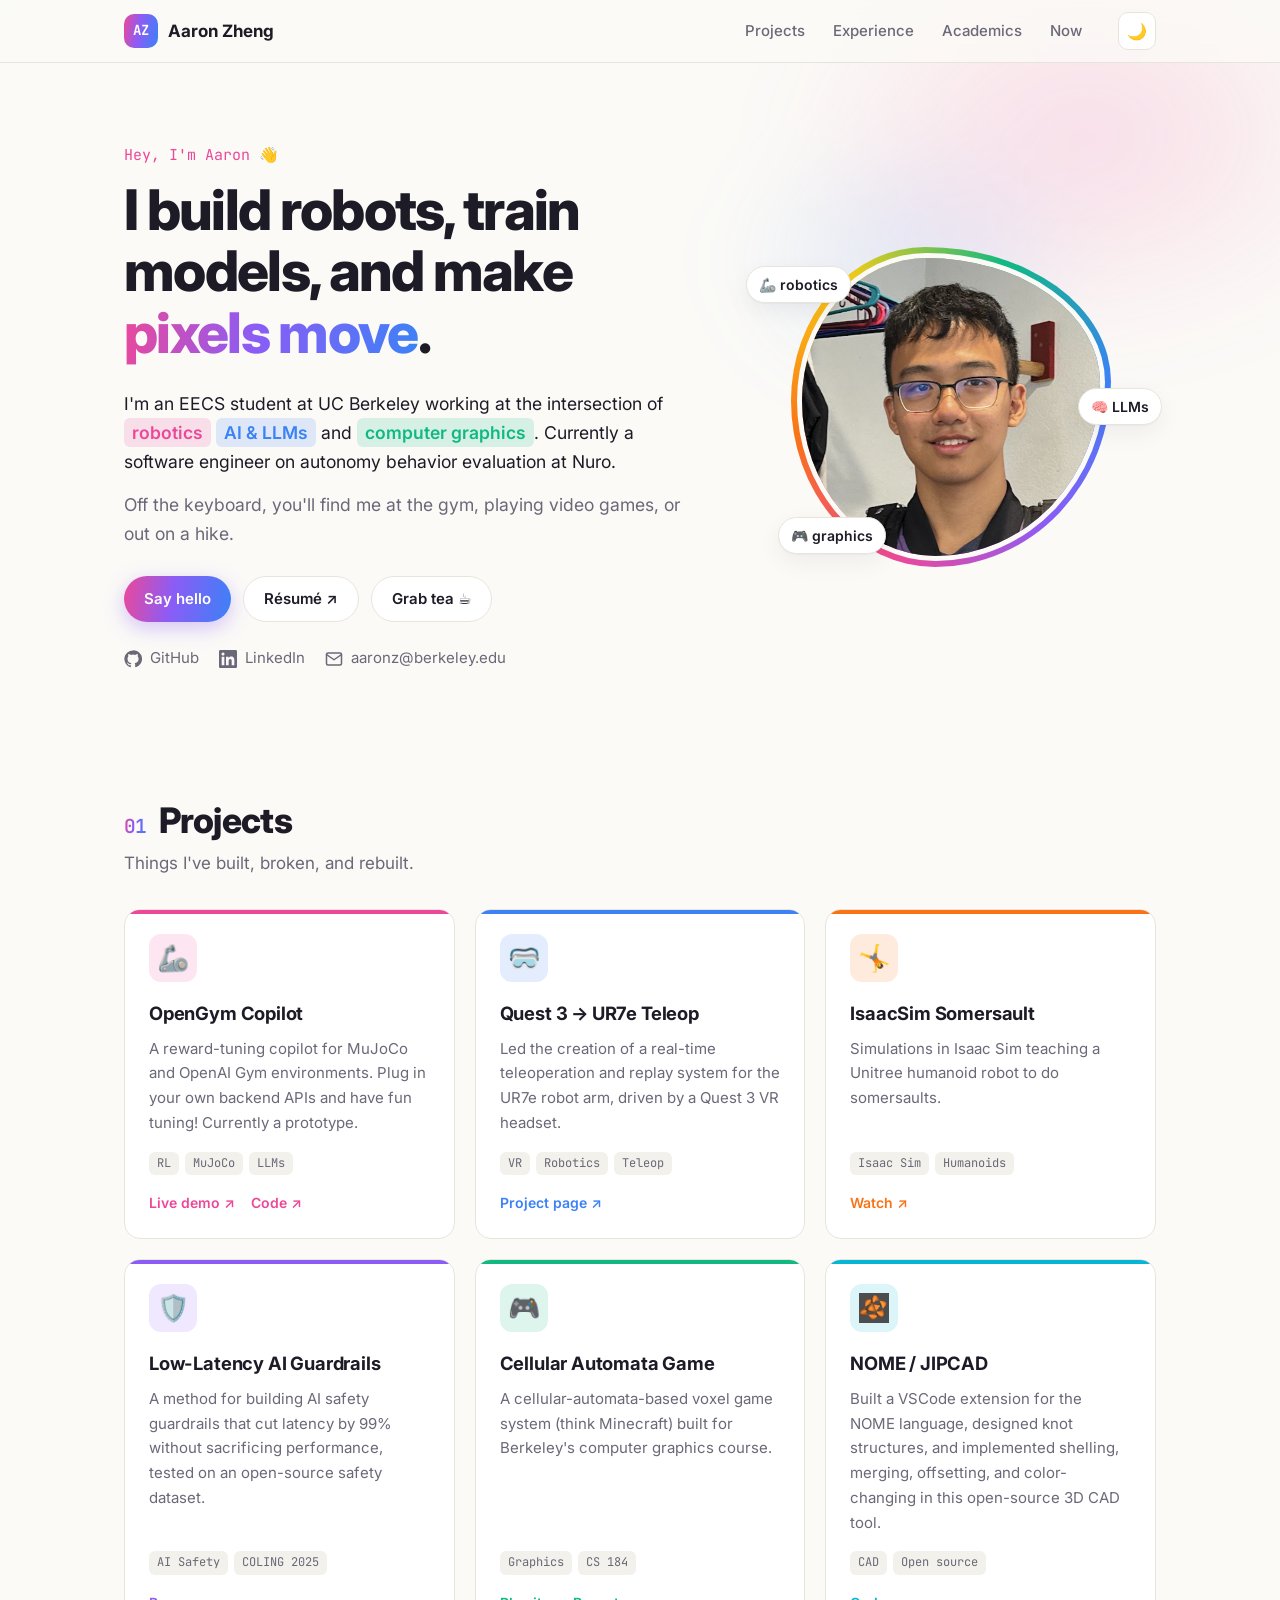
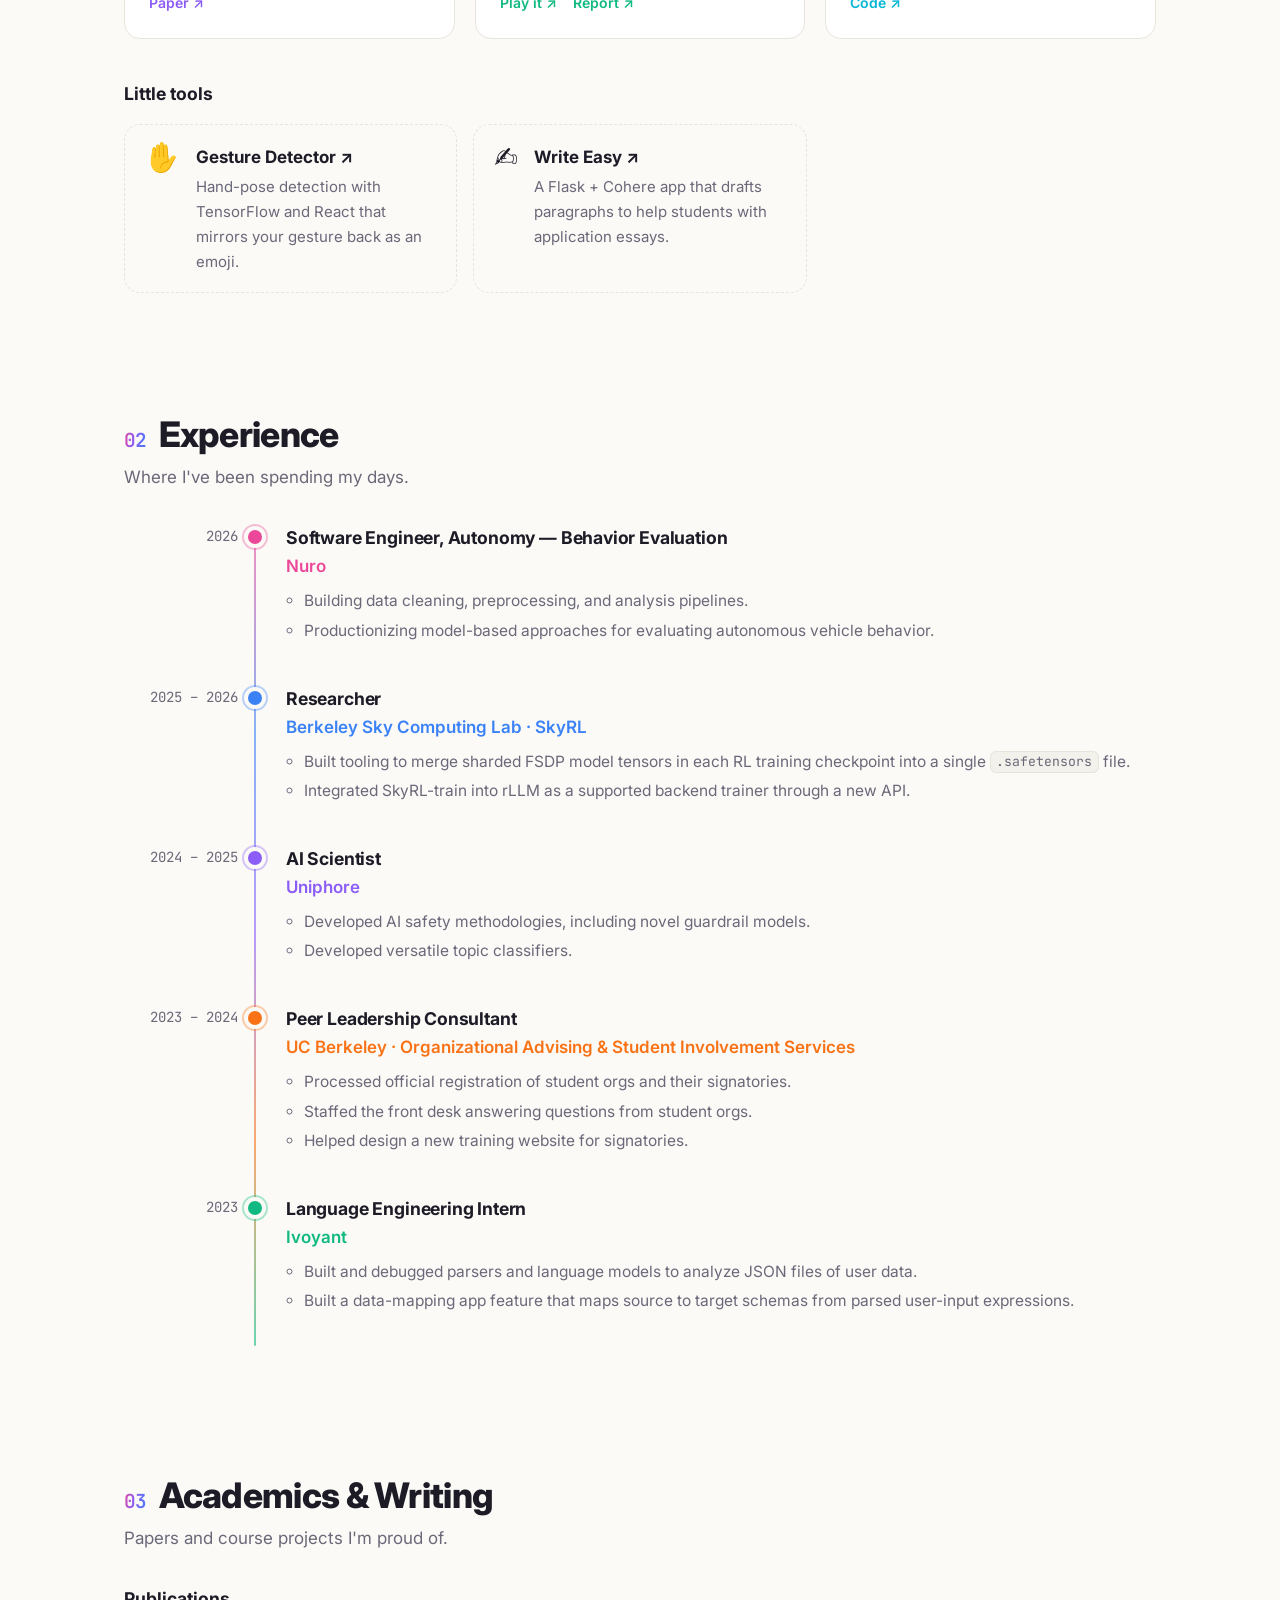
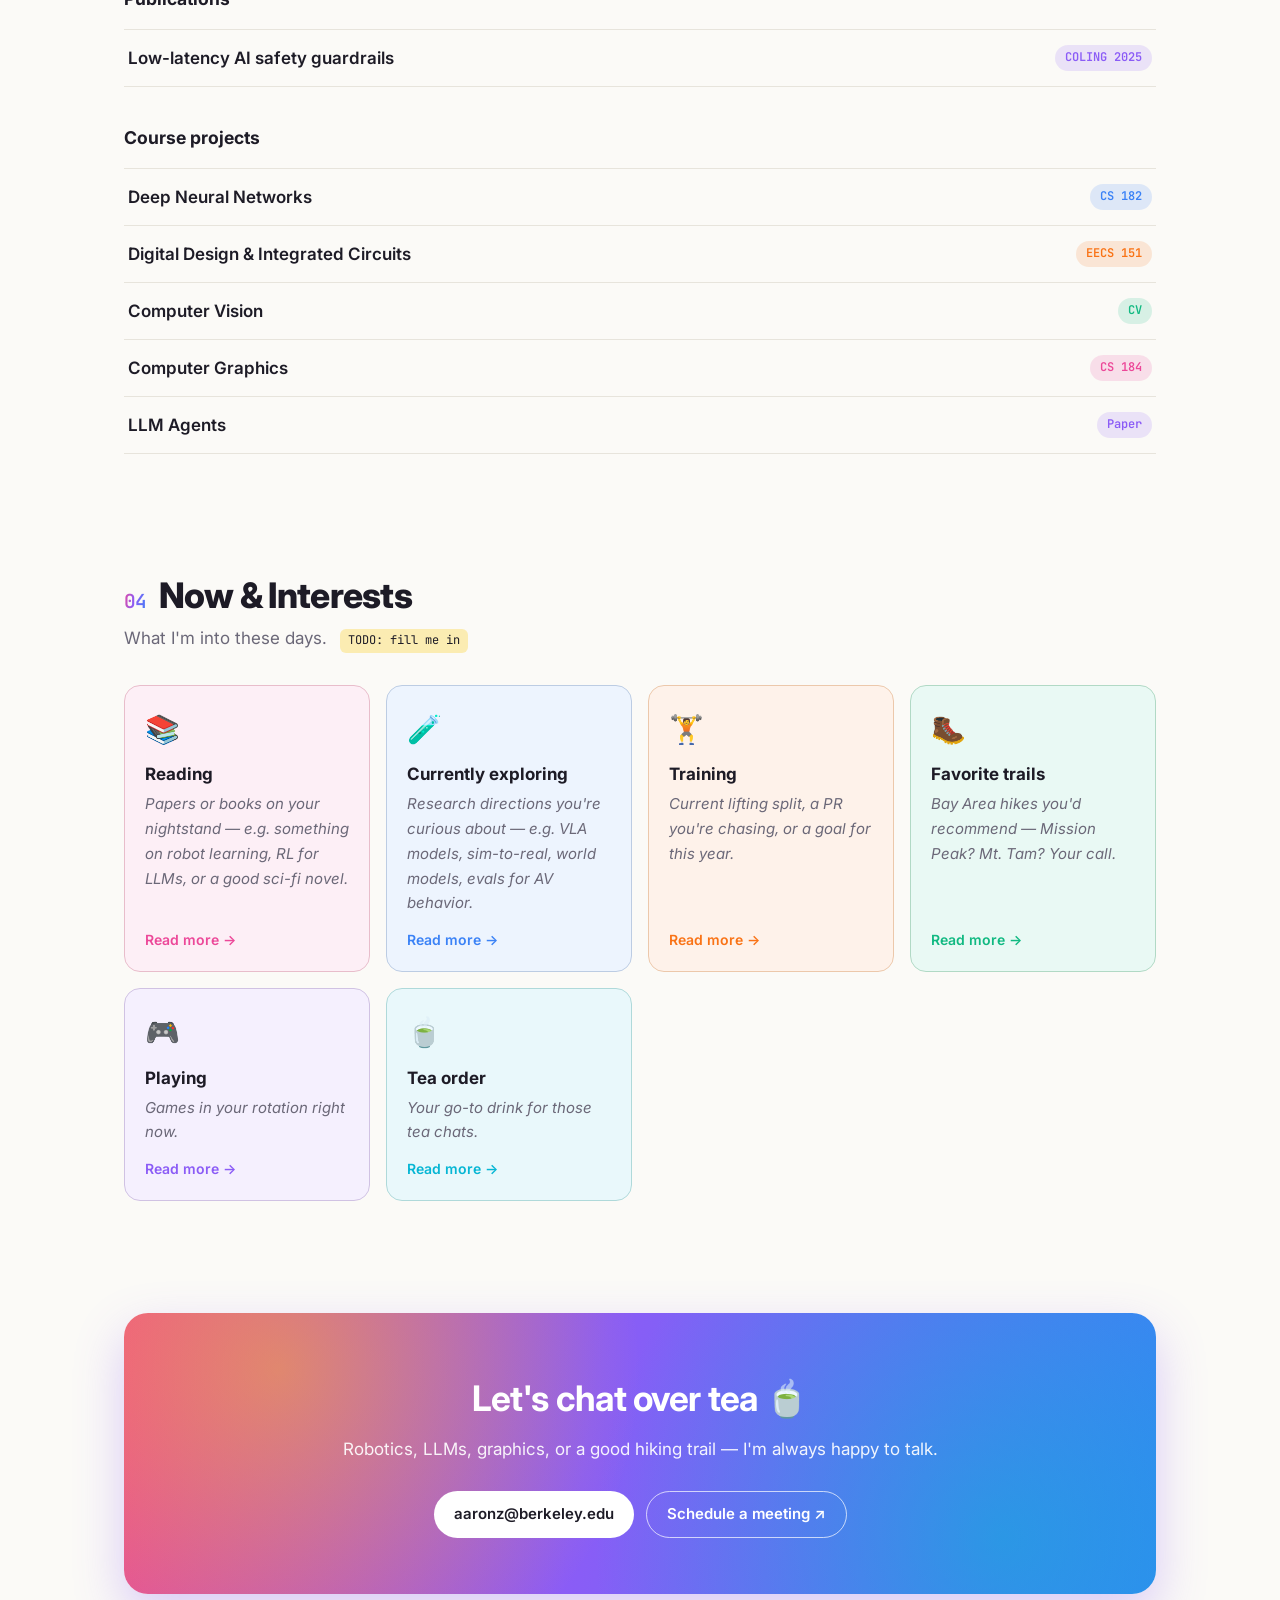
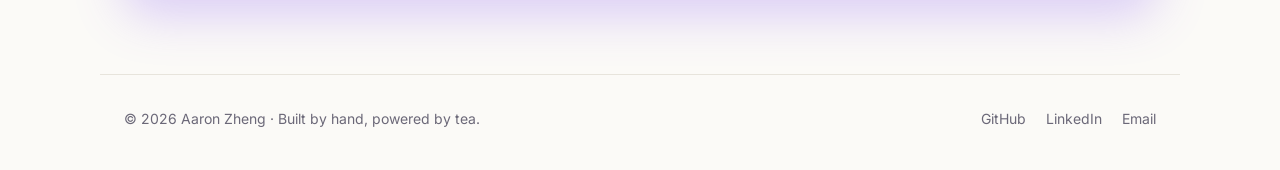
==== commit 9dbe1d78: "upgrade blog sites" ====
--- a/index.html
+++ b/index.html
@@ -288,36 +288,42 @@
             </div>
             <!-- TODO(aaron): replace the placeholder text in these cards with your own. -->
             <div class="interest-grid">
-                <div class="interest accent-pink">
+                <a class="interest accent-pink" href="interests/reading.html">
                     <div class="interest-emoji">📚</div>
                     <h4>Reading</h4>
                     <p class="placeholder">Papers or books on your nightstand — e.g. something on robot learning, RL for LLMs, or a good sci-fi novel.</p>
-                </div>
-                <div class="interest accent-blue">
+                    <span class="interest-more">Read more →</span>
+                </a>
+                <a class="interest accent-blue" href="interests/exploring.html">
                     <div class="interest-emoji">🧪</div>
                     <h4>Currently exploring</h4>
                     <p class="placeholder">Research directions you're curious about — e.g. VLA models, sim-to-real, world models, evals for AV behavior.</p>
-                </div>
-                <div class="interest accent-orange">
+                    <span class="interest-more">Read more →</span>
+                </a>
+                <a class="interest accent-orange" href="interests/training.html">
                     <div class="interest-emoji">🏋️</div>
                     <h4>Training</h4>
                     <p class="placeholder">Current lifting split, a PR you're chasing, or a goal for this year.</p>
-                </div>
-                <div class="interest accent-green">
+                    <span class="interest-more">Read more →</span>
+                </a>
+                <a class="interest accent-green" href="interests/trails.html">
                     <div class="interest-emoji">🥾</div>
                     <h4>Favorite trails</h4>
                     <p class="placeholder">Bay Area hikes you'd recommend — Mission Peak? Mt. Tam? Your call.</p>
-                </div>
-                <div class="interest accent-violet">
+                    <span class="interest-more">Read more →</span>
+                </a>
+                <a class="interest accent-violet" href="interests/playing.html">
                     <div class="interest-emoji">🎮</div>
                     <h4>Playing</h4>
                     <p class="placeholder">Games in your rotation right now.</p>
-                </div>
-                <div class="interest accent-teal">
+                    <span class="interest-more">Read more →</span>
+                </a>
+                <a class="interest accent-teal" href="interests/tea.html">
                     <div class="interest-emoji">🍵</div>
                     <h4>Tea order</h4>
                     <p class="placeholder">Your go-to drink for those tea chats.</p>
-                </div>
+                    <span class="interest-more">Read more →</span>
+                </a>
             </div>
         </section>
 
--- a/styles.css
+++ b/styles.css
@@ -519,11 +519,136 @@
     border: 1px solid color-mix(in srgb, var(--accent) 25%, var(--border));
     transition: transform .2s;
 }
-.interest:hover { transform: rotate(-1deg) translateY(-3px); }
+.interest { display: flex; flex-direction: column; }
+.interest:hover {
+    transform: rotate(-1deg) translateY(-3px);
+    box-shadow: 0 10px 28px color-mix(in srgb, var(--accent) 22%, transparent);
+}
 .interest-emoji { font-size: 28px; margin-bottom: 8px; }
 .interest h4 { margin-bottom: 4px; }
-.interest p { font-size: 15px; color: var(--muted); }
+.interest p { font-size: 15px; color: var(--muted); flex: 1; }
 .placeholder { font-style: italic; }
+.interest-more {
+    margin-top: 12px;
+    font-size: 14px;
+    font-weight: 600;
+    color: var(--accent);
+}
+
+/* ===== Blog post pages ===== */
+.post { max-width: 760px; padding-top: 48px; padding-bottom: 32px; }
+
+.back-link {
+    display: inline-block;
+    font-size: 14px;
+    font-weight: 600;
+    color: var(--muted);
+    margin-bottom: 40px;
+    transition: color .15s;
+}
+.back-link:hover { color: var(--accent); }
+
+.post-header {
+    padding-bottom: 32px;
+    margin-bottom: 40px;
+    border-bottom: 1px solid var(--border);
+}
+.post-emoji {
+    width: 72px;
+    height: 72px;
+    display: grid;
+    place-items: center;
+    font-size: 38px;
+    border-radius: 20px;
+    background: color-mix(in srgb, var(--accent) 15%, transparent);
+    border: 1px solid color-mix(in srgb, var(--accent) 30%, transparent);
+    margin-bottom: 24px;
+}
+.post-meta {
+    display: flex;
+    align-items: center;
+    gap: 8px;
+    font-family: var(--mono);
+    font-size: 13px;
+    color: var(--accent);
+    margin-bottom: 10px;
+}
+.status-dot {
+    width: 8px;
+    height: 8px;
+    border-radius: 50%;
+    background: var(--accent);
+    box-shadow: 0 0 0 4px color-mix(in srgb, var(--accent) 22%, transparent);
+    animation: pulse 2s ease-in-out infinite;
+}
+@keyframes pulse {
+    0%, 100% { opacity: 1; }
+    50%      { opacity: .35; }
+}
+.post-header h1 {
+    font-size: clamp(2.2rem, 6vw, 3.2rem);
+    line-height: 1.1;
+    letter-spacing: -0.03em;
+    font-weight: 800;
+    margin-bottom: 12px;
+}
+.post-blurb { font-size: 1.15rem; color: var(--muted); }
+.post-header .card-tags { margin-bottom: 0; }
+
+.tbc {
+    padding: 40px 32px;
+    border-radius: var(--radius);
+    border: 1px dashed color-mix(in srgb, var(--accent) 45%, var(--border));
+    background: color-mix(in srgb, var(--accent) 5%, var(--surface));
+    text-align: center;
+}
+.tbc-lines { display: grid; gap: 12px; margin-bottom: 32px; }
+.tbc-lines span {
+    height: 12px;
+    border-radius: 6px;
+    background: linear-gradient(90deg,
+        color-mix(in srgb, var(--accent) 10%, var(--bg-soft)),
+        color-mix(in srgb, var(--accent) 25%, var(--bg-soft)),
+        color-mix(in srgb, var(--accent) 10%, var(--bg-soft)));
+    background-size: 200% 100%;
+    animation: shimmer 2.4s linear infinite;
+}
+@keyframes shimmer {
+    from { background-position: 200% 0; }
+    to   { background-position: -200% 0; }
+}
+.tbc-text {
+    font-size: clamp(1.6rem, 4vw, 2rem);
+    font-weight: 800;
+    font-style: italic;
+    letter-spacing: -0.02em;
+    color: var(--accent);
+    margin-bottom: 8px;
+}
+.tbc .muted { max-width: 30em; margin: 0 auto; font-size: 15px; }
+.tbc a { color: var(--accent); font-weight: 600; }
+.tbc a:hover { text-decoration: underline; }
+
+.post-nav {
+    display: grid;
+    grid-template-columns: 1fr 1fr;
+    gap: 16px;
+    margin-top: 48px;
+}
+.post-nav-link {
+    display: flex;
+    flex-direction: column;
+    gap: 4px;
+    padding: 16px 20px;
+    border: 1px solid var(--border);
+    border-radius: var(--radius);
+    background: var(--surface);
+    font-size: 15px;
+    transition: border-color .2s, transform .2s;
+}
+.post-nav-link span { font-size: 13px; }
+.post-nav-link:hover { border-color: var(--accent); transform: translateY(-2px); }
+.post-nav-link.next { text-align: right; }
 
 /* ===== CTA ===== */
 .cta {
@@ -580,6 +705,9 @@
     .floating-chip { font-size: 12px; }
     .chip-1 { left: -4%; }
     .chip-2 { right: -6%; }
+
+    .post-nav { grid-template-columns: 1fr; }
+    .tbc { padding: 32px 20px; }
 }
 
 @media (prefers-reduced-motion: reduce) {
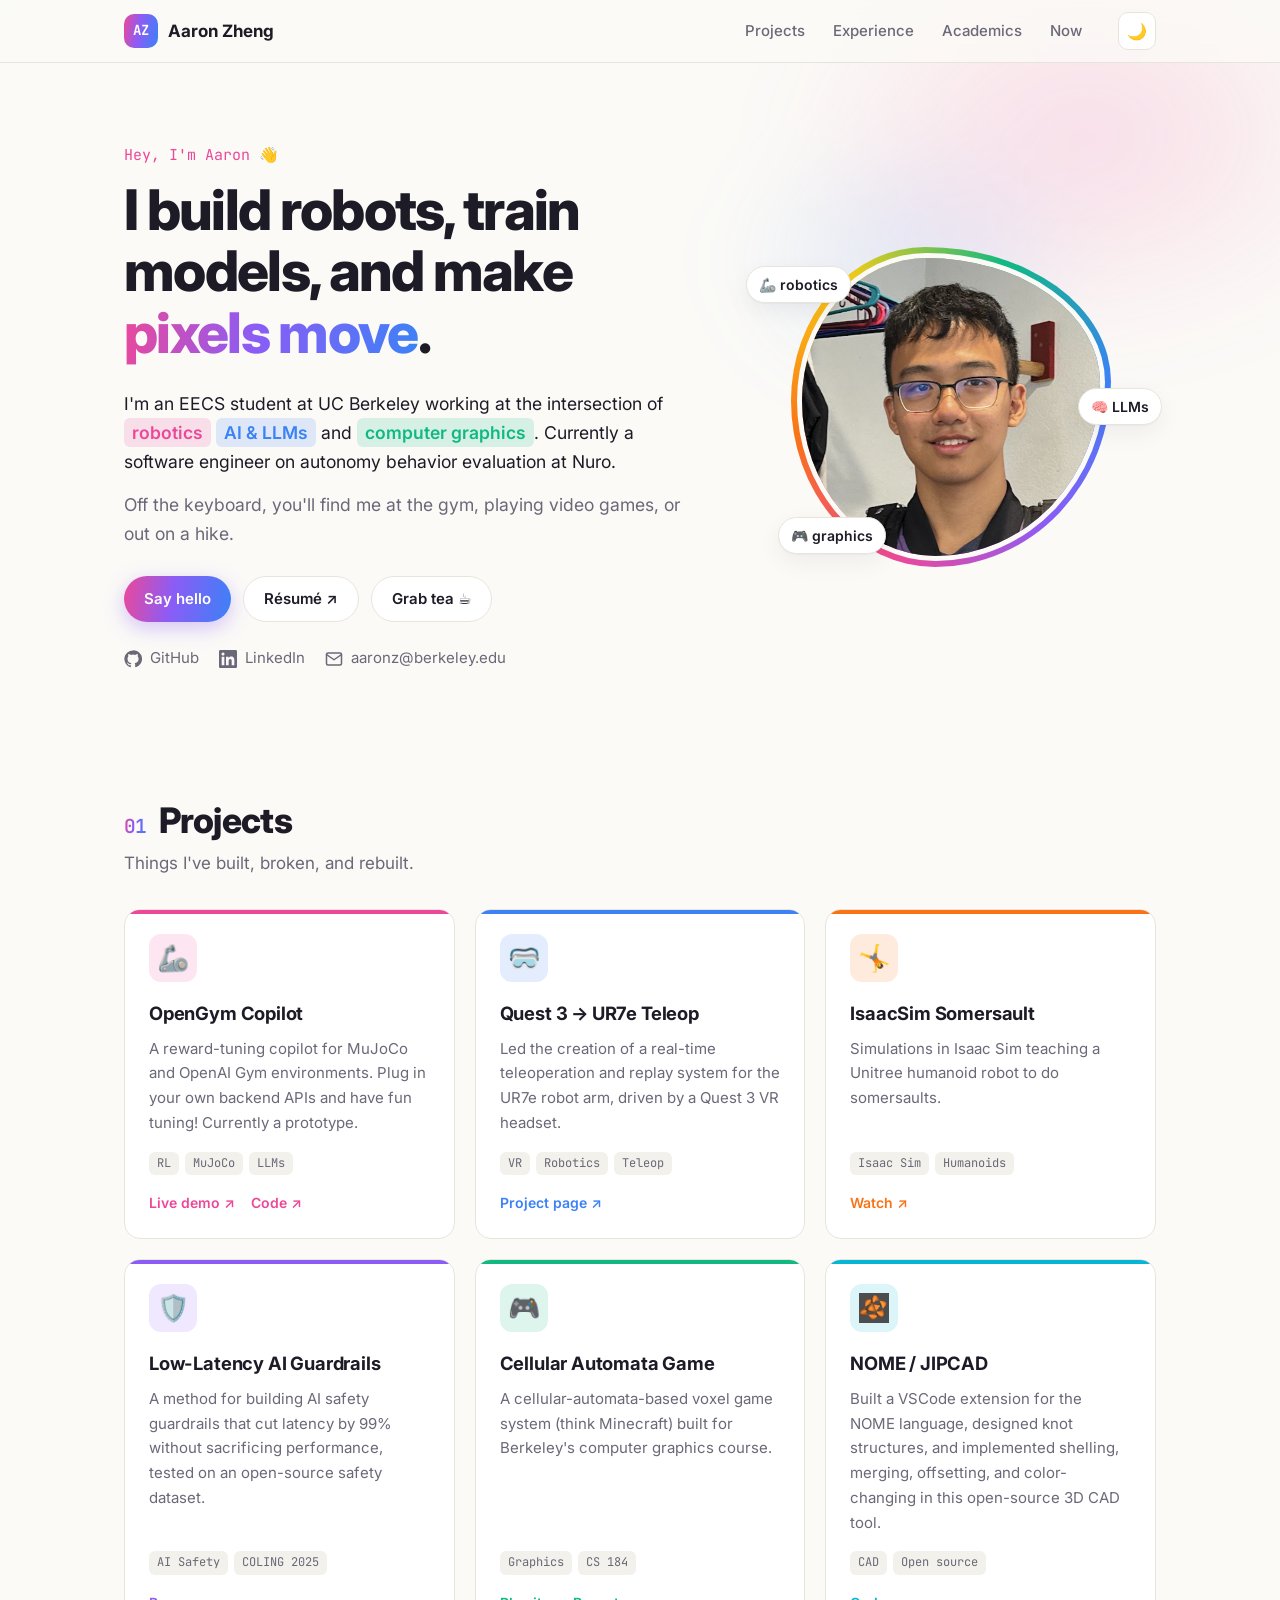
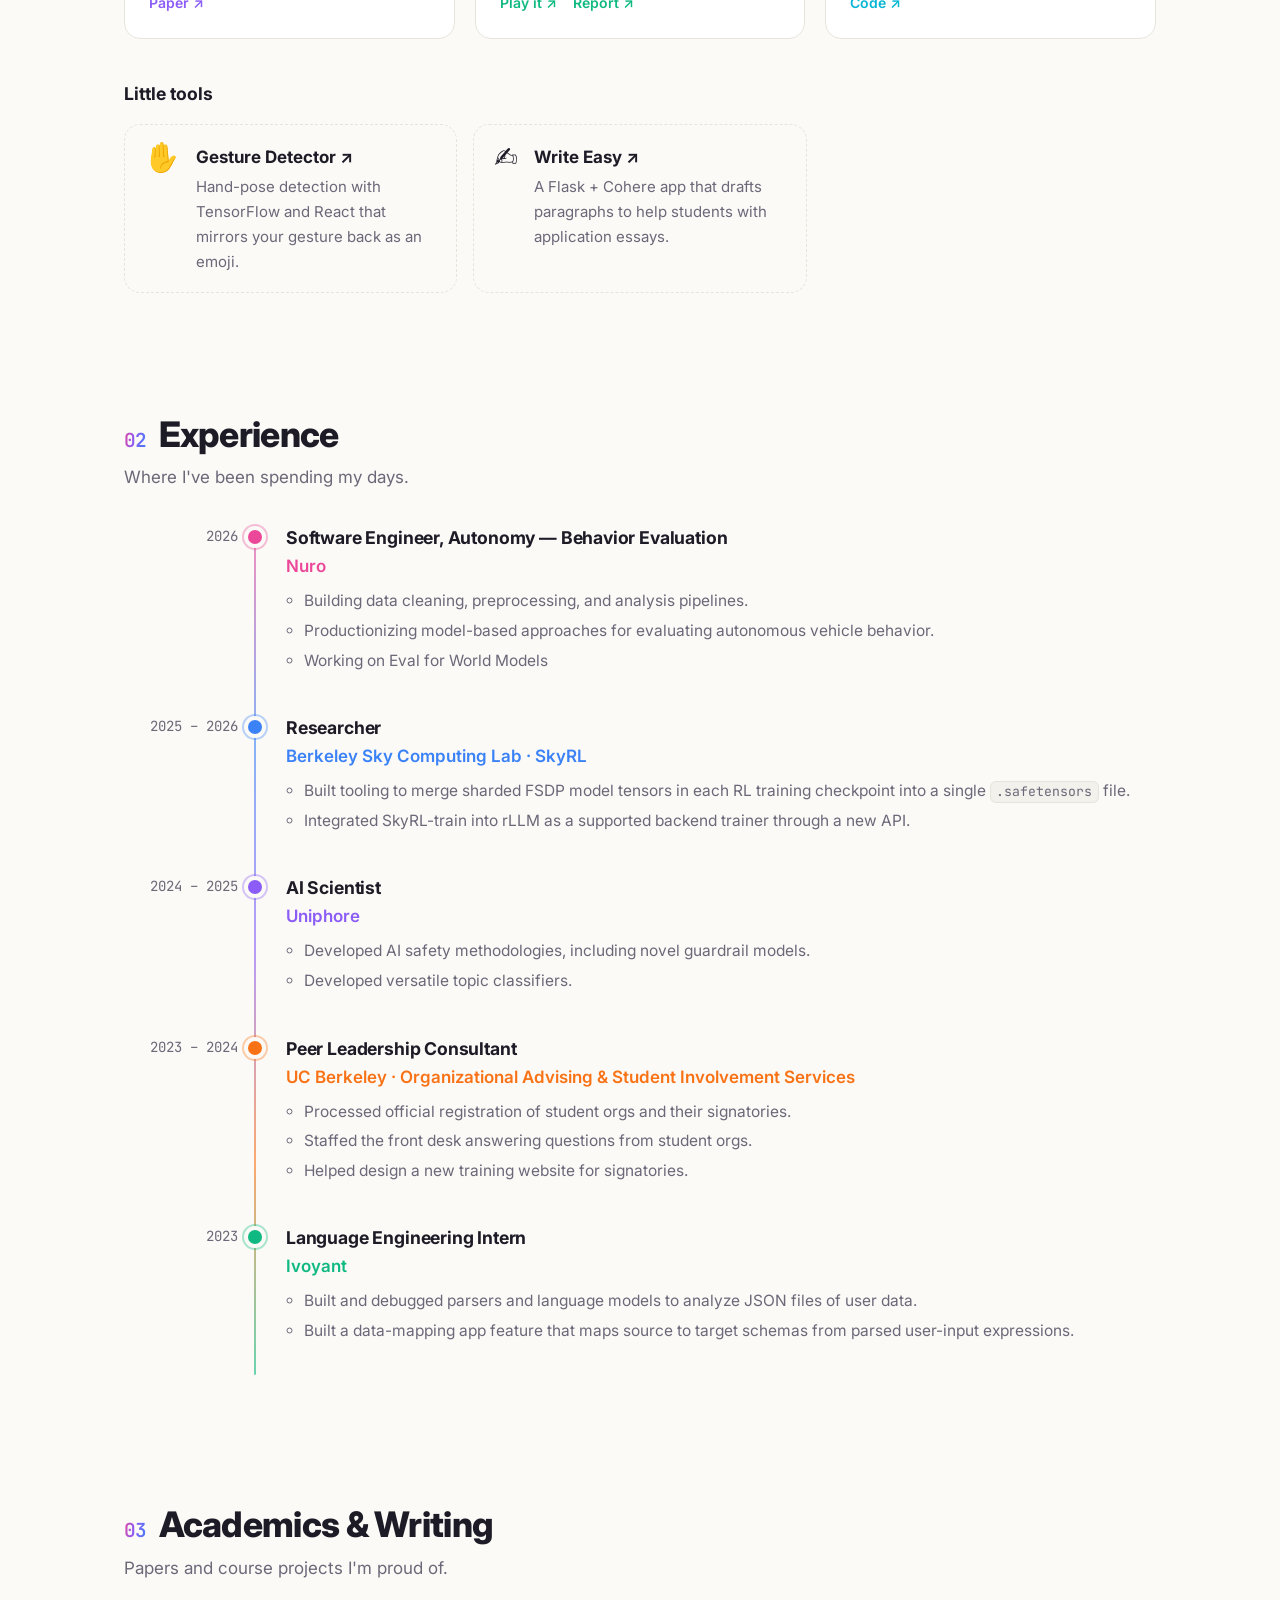
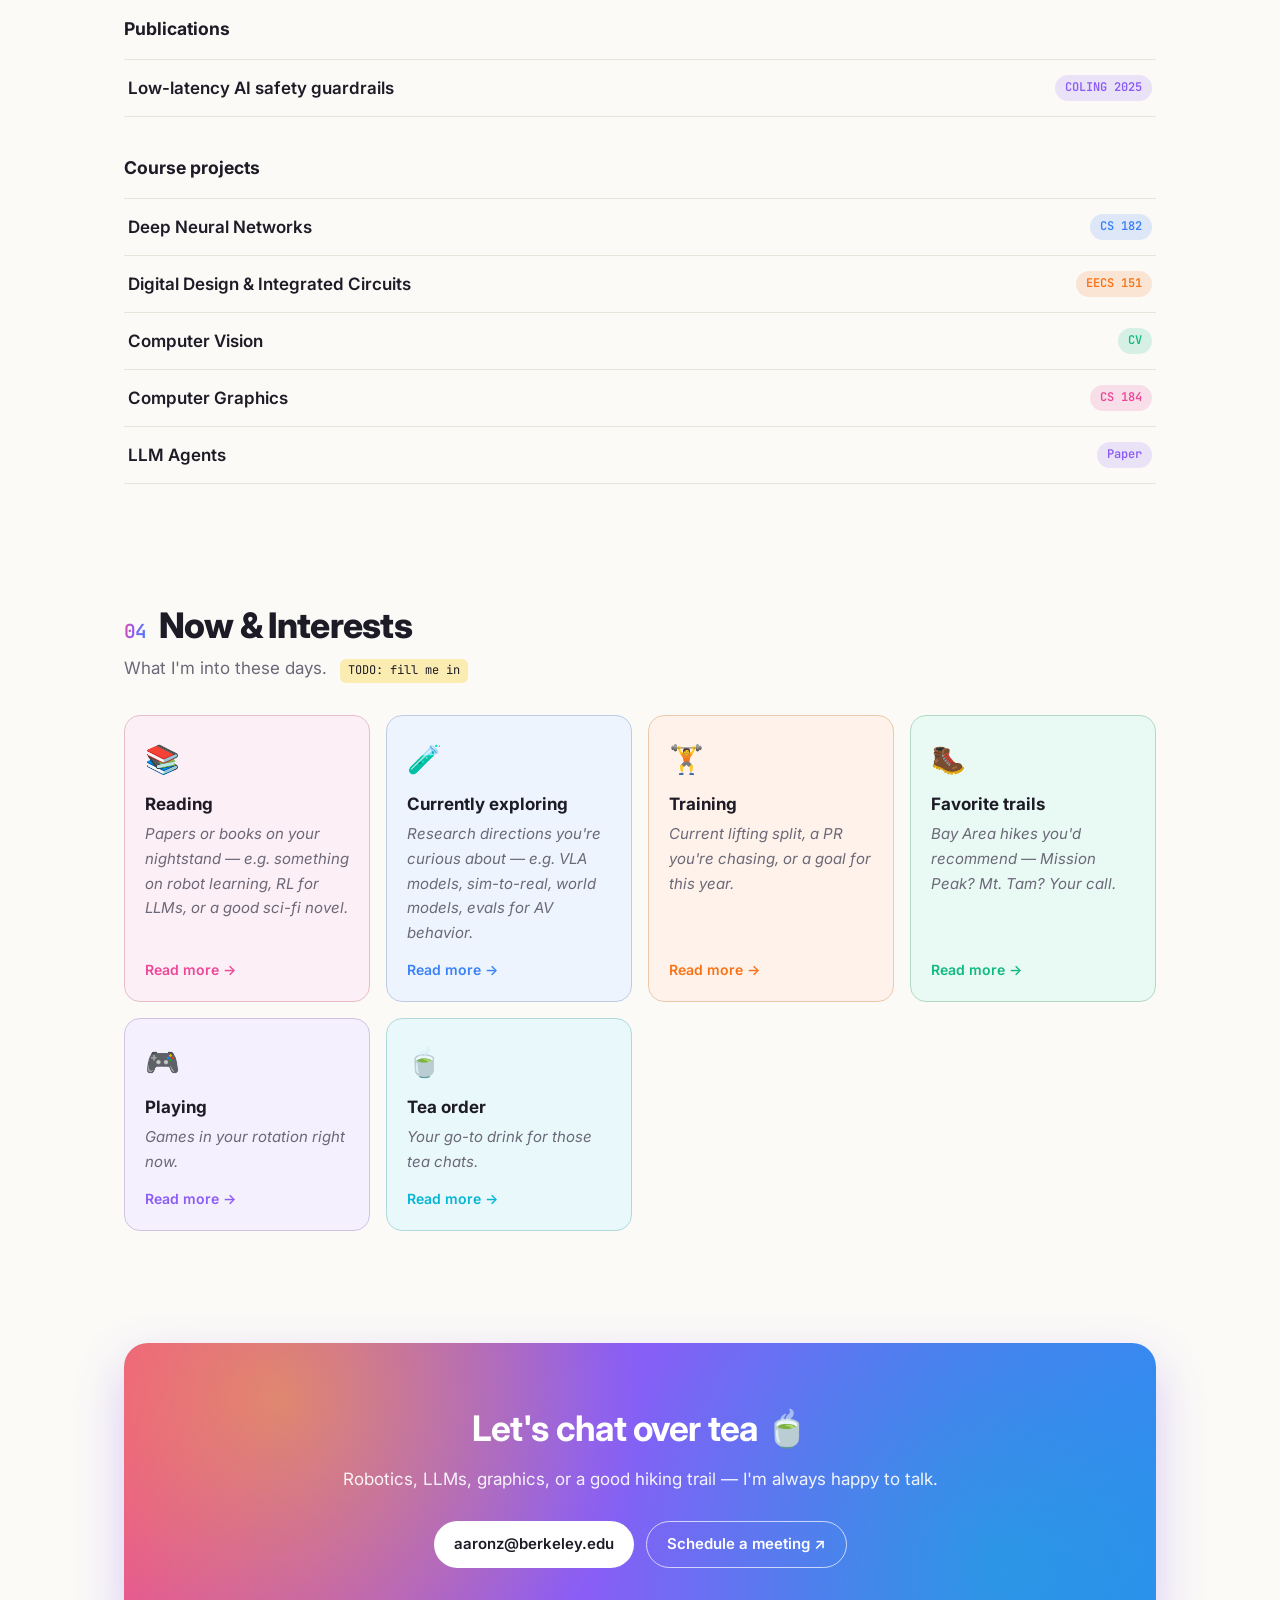
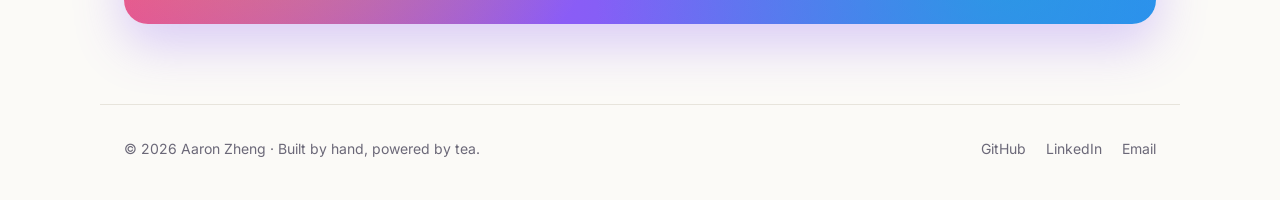
==== commit a31cd94f: "made small change" ====
--- a/index.html
+++ b/index.html
@@ -182,6 +182,7 @@
                         <ul>
                             <li>Building data cleaning, preprocessing, and analysis pipelines.</li>
                             <li>Productionizing model-based approaches for evaluating autonomous vehicle behavior.</li>
+                            <li>Working on Eval for World Models</li>
                         </ul>
                     </div>
                 </li>
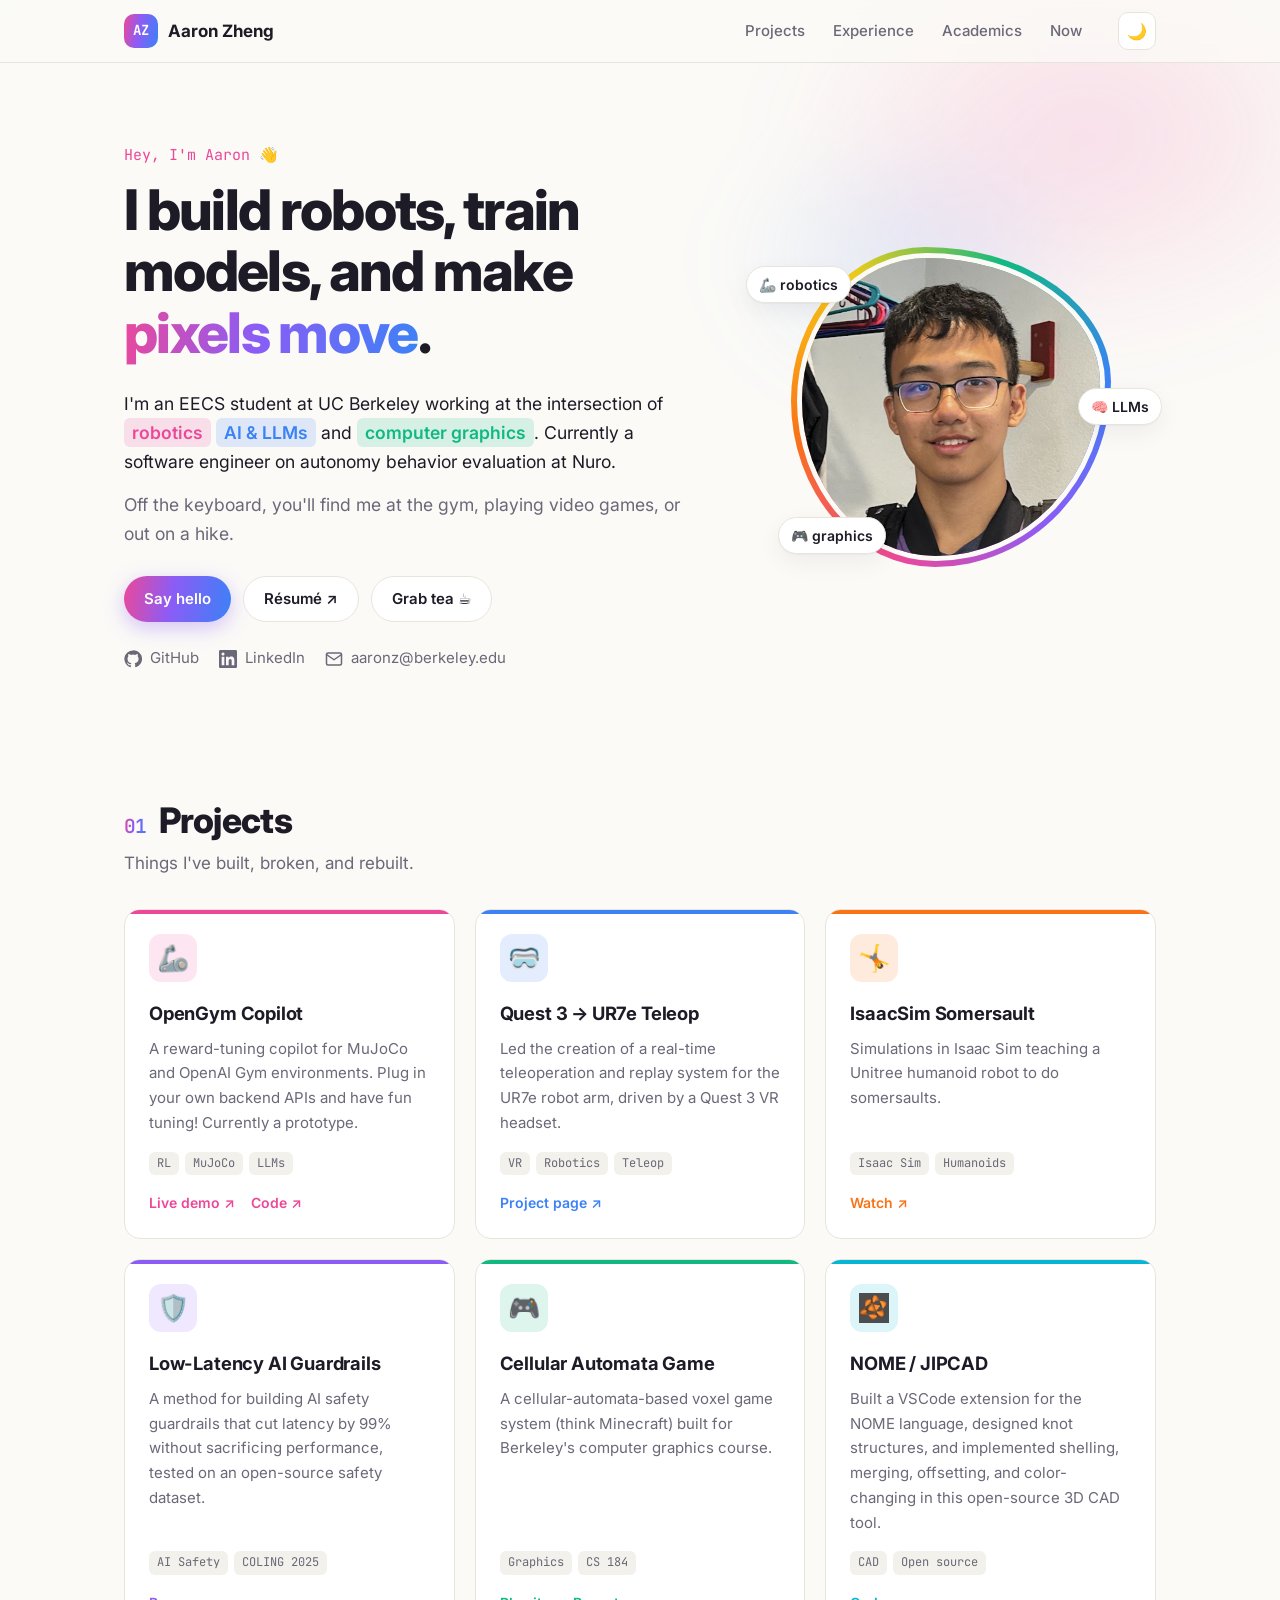
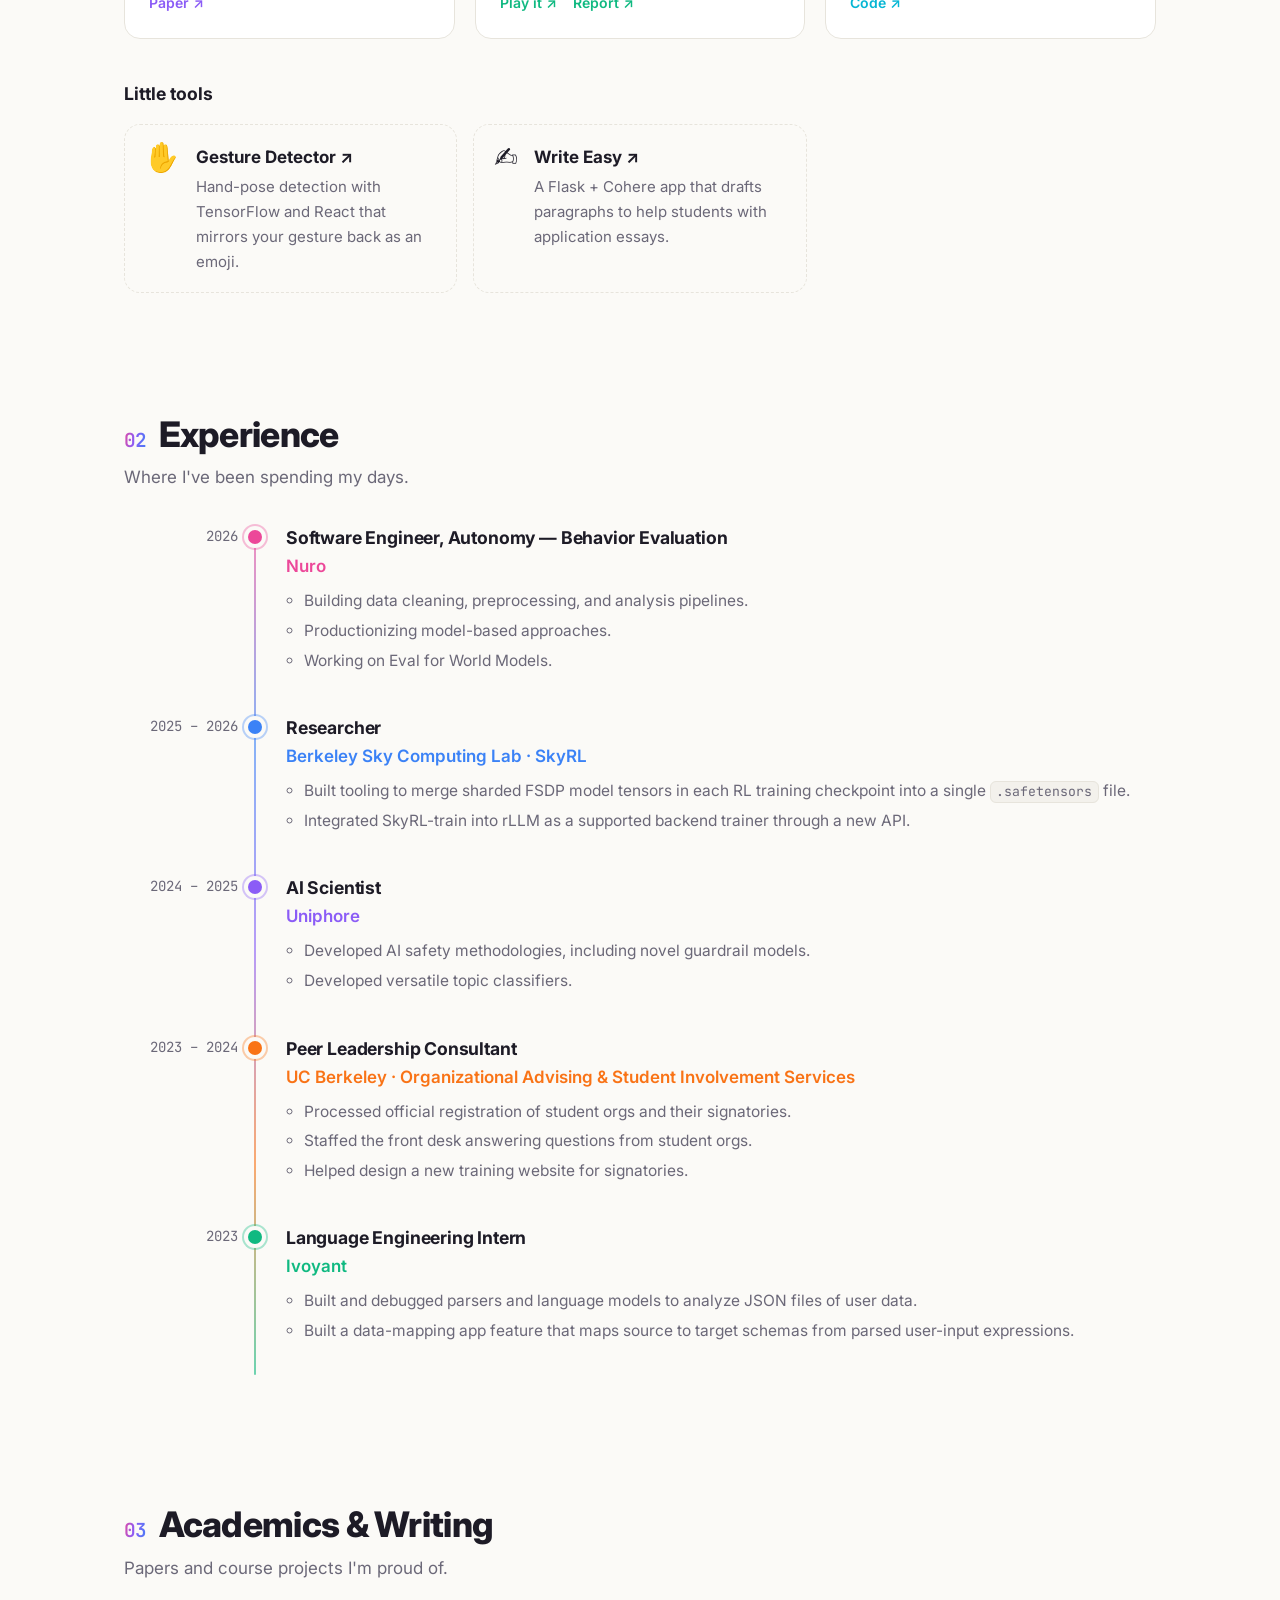
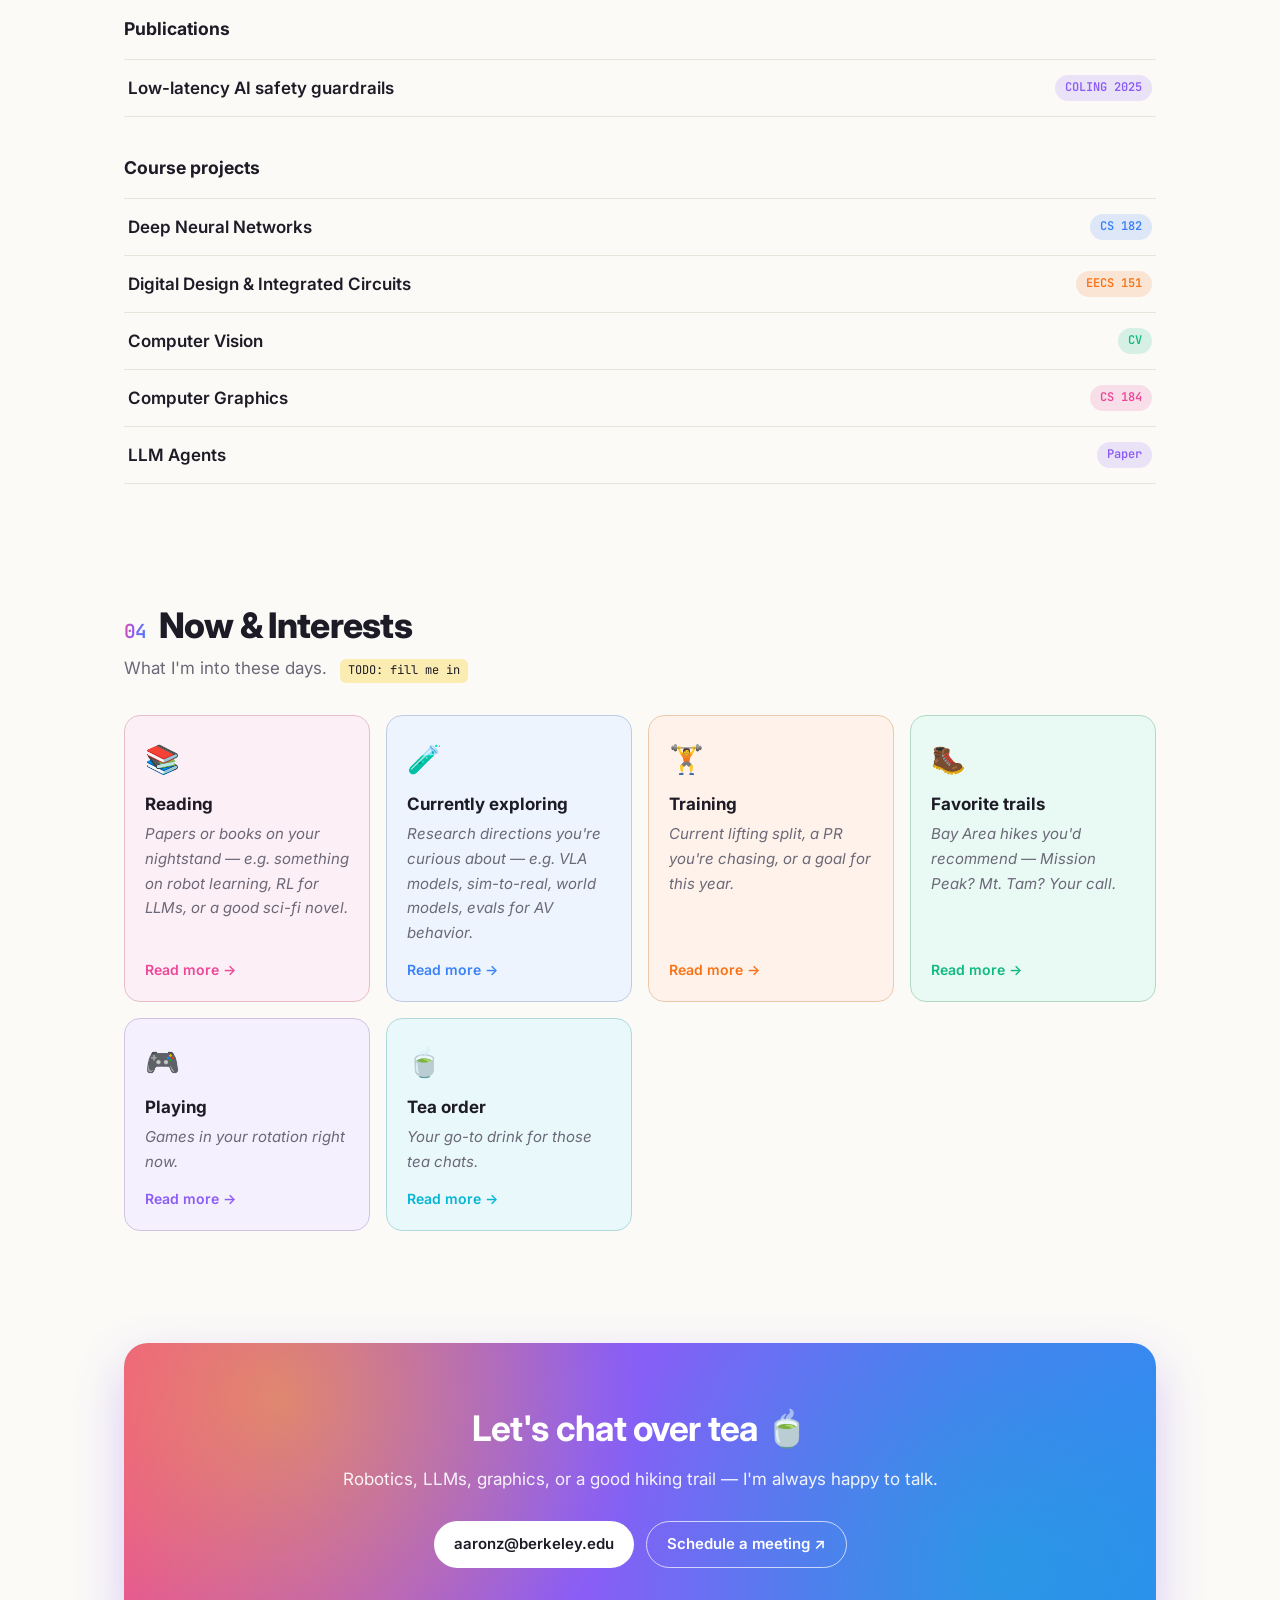
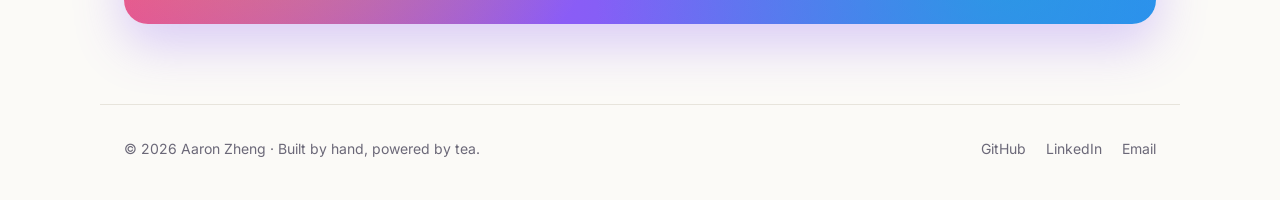
==== commit a096f642: "changes made" ====
--- a/index.html
+++ b/index.html
@@ -181,8 +181,8 @@
                         <p class="tl-org">Nuro</p>
                         <ul>
                             <li>Building data cleaning, preprocessing, and analysis pipelines.</li>
-                            <li>Productionizing model-based approaches for evaluating autonomous vehicle behavior.</li>
-                            <li>Working on Eval for World Models</li>
+                            <li>Productionizing model-based approaches.</li>
+                            <li>Working on Eval for World Models.</li>
                         </ul>
                     </div>
                 </li>
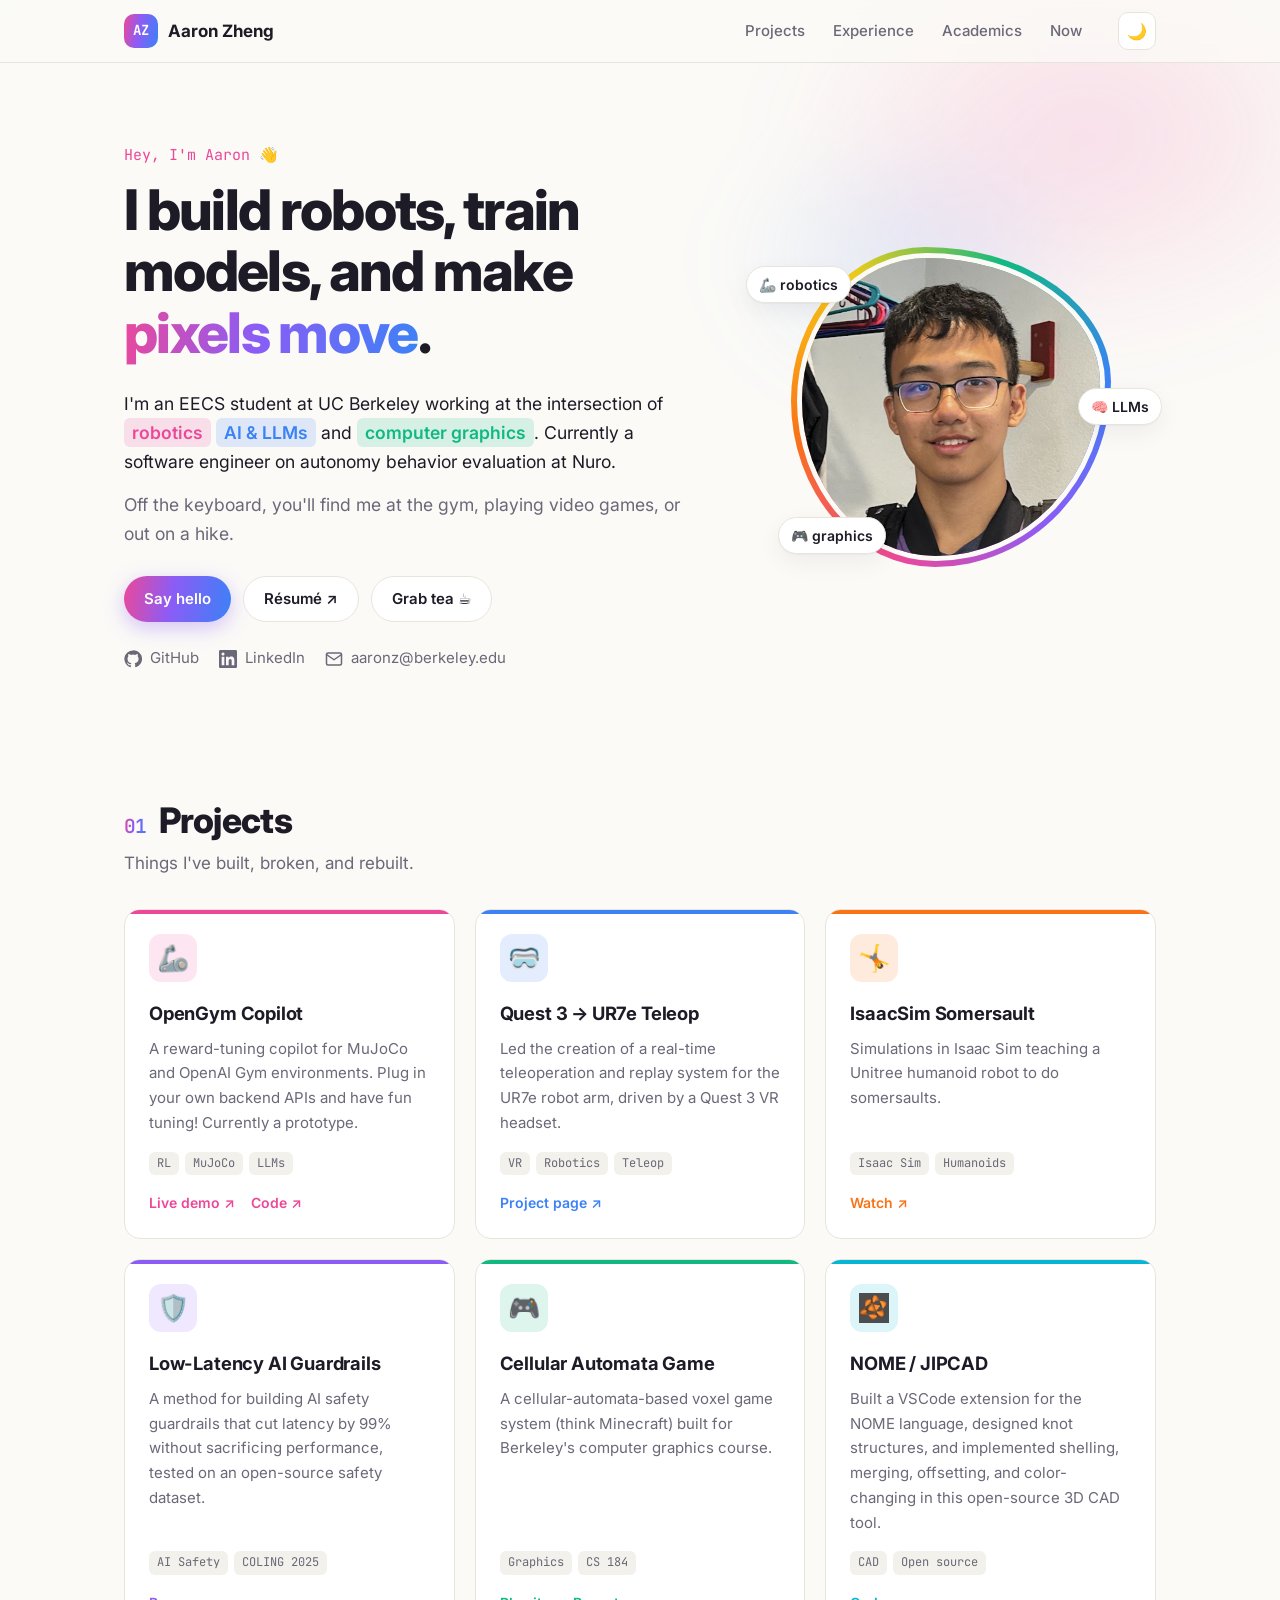
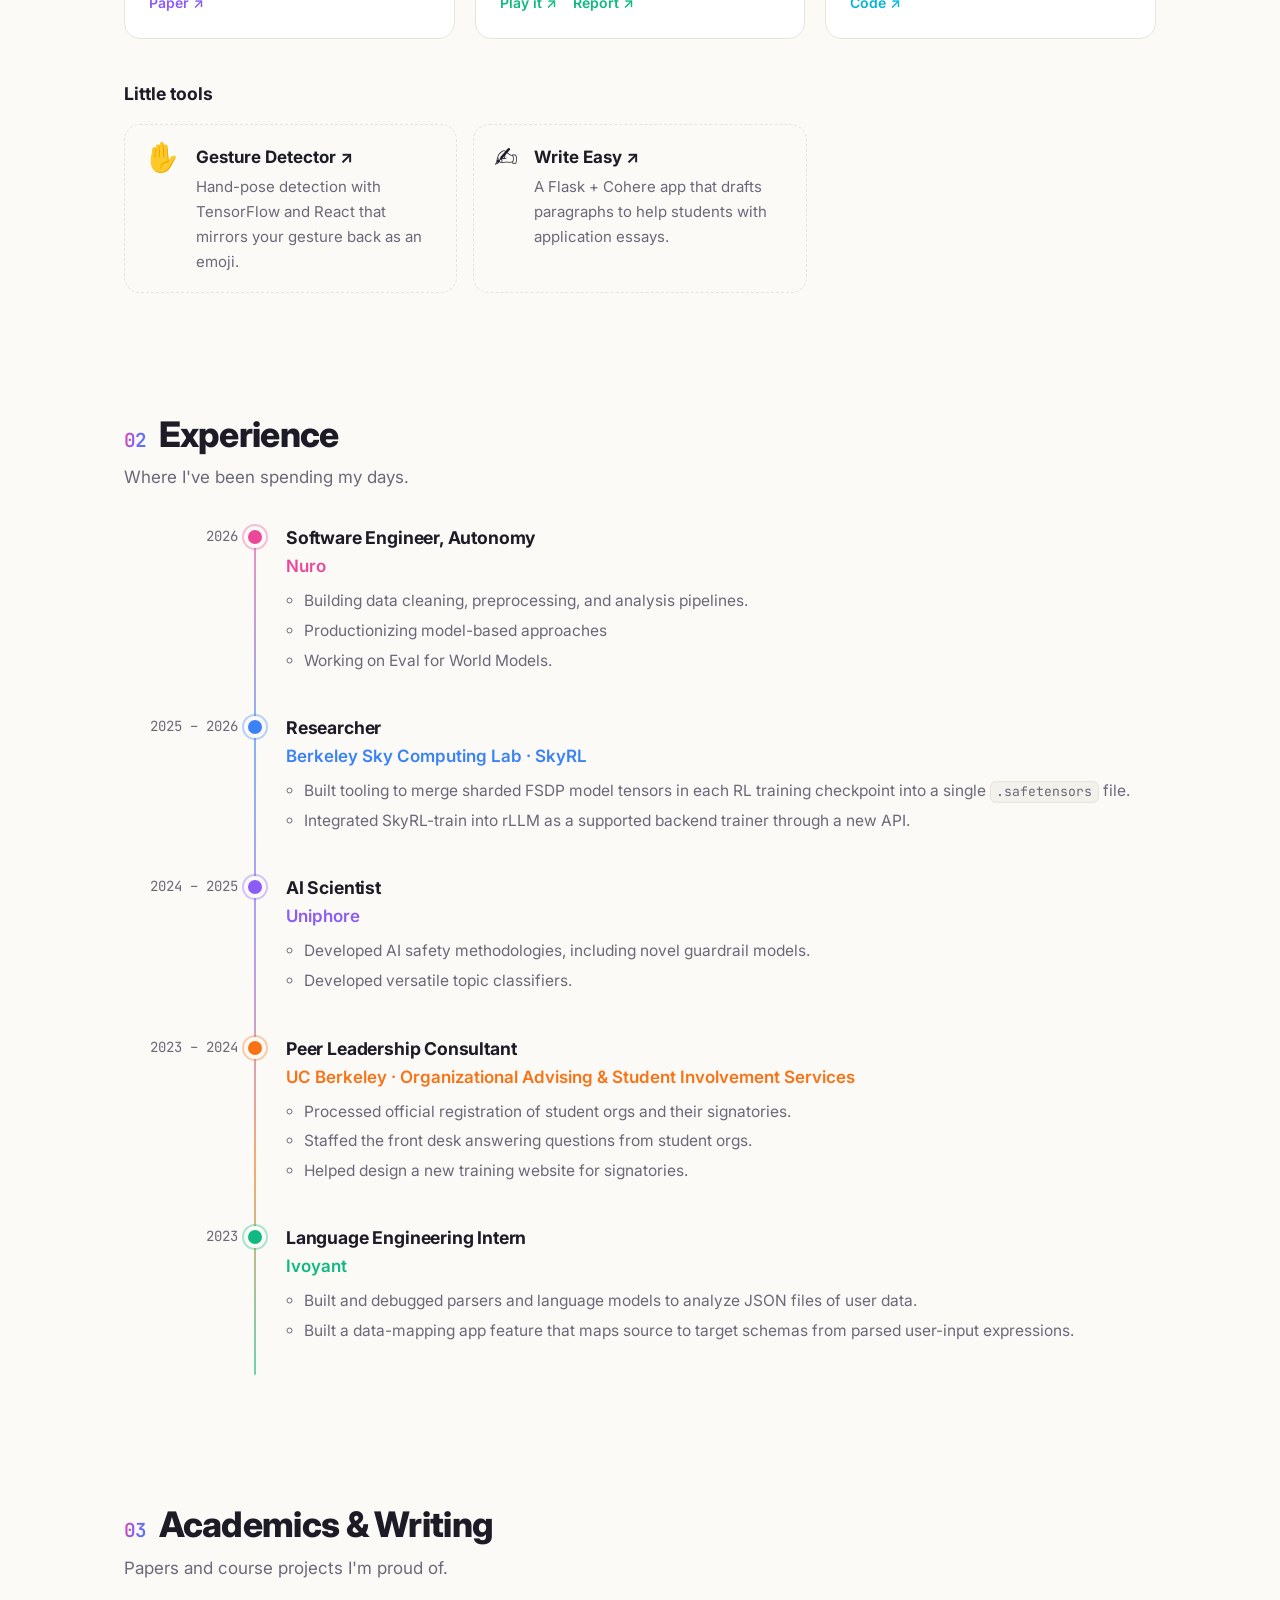
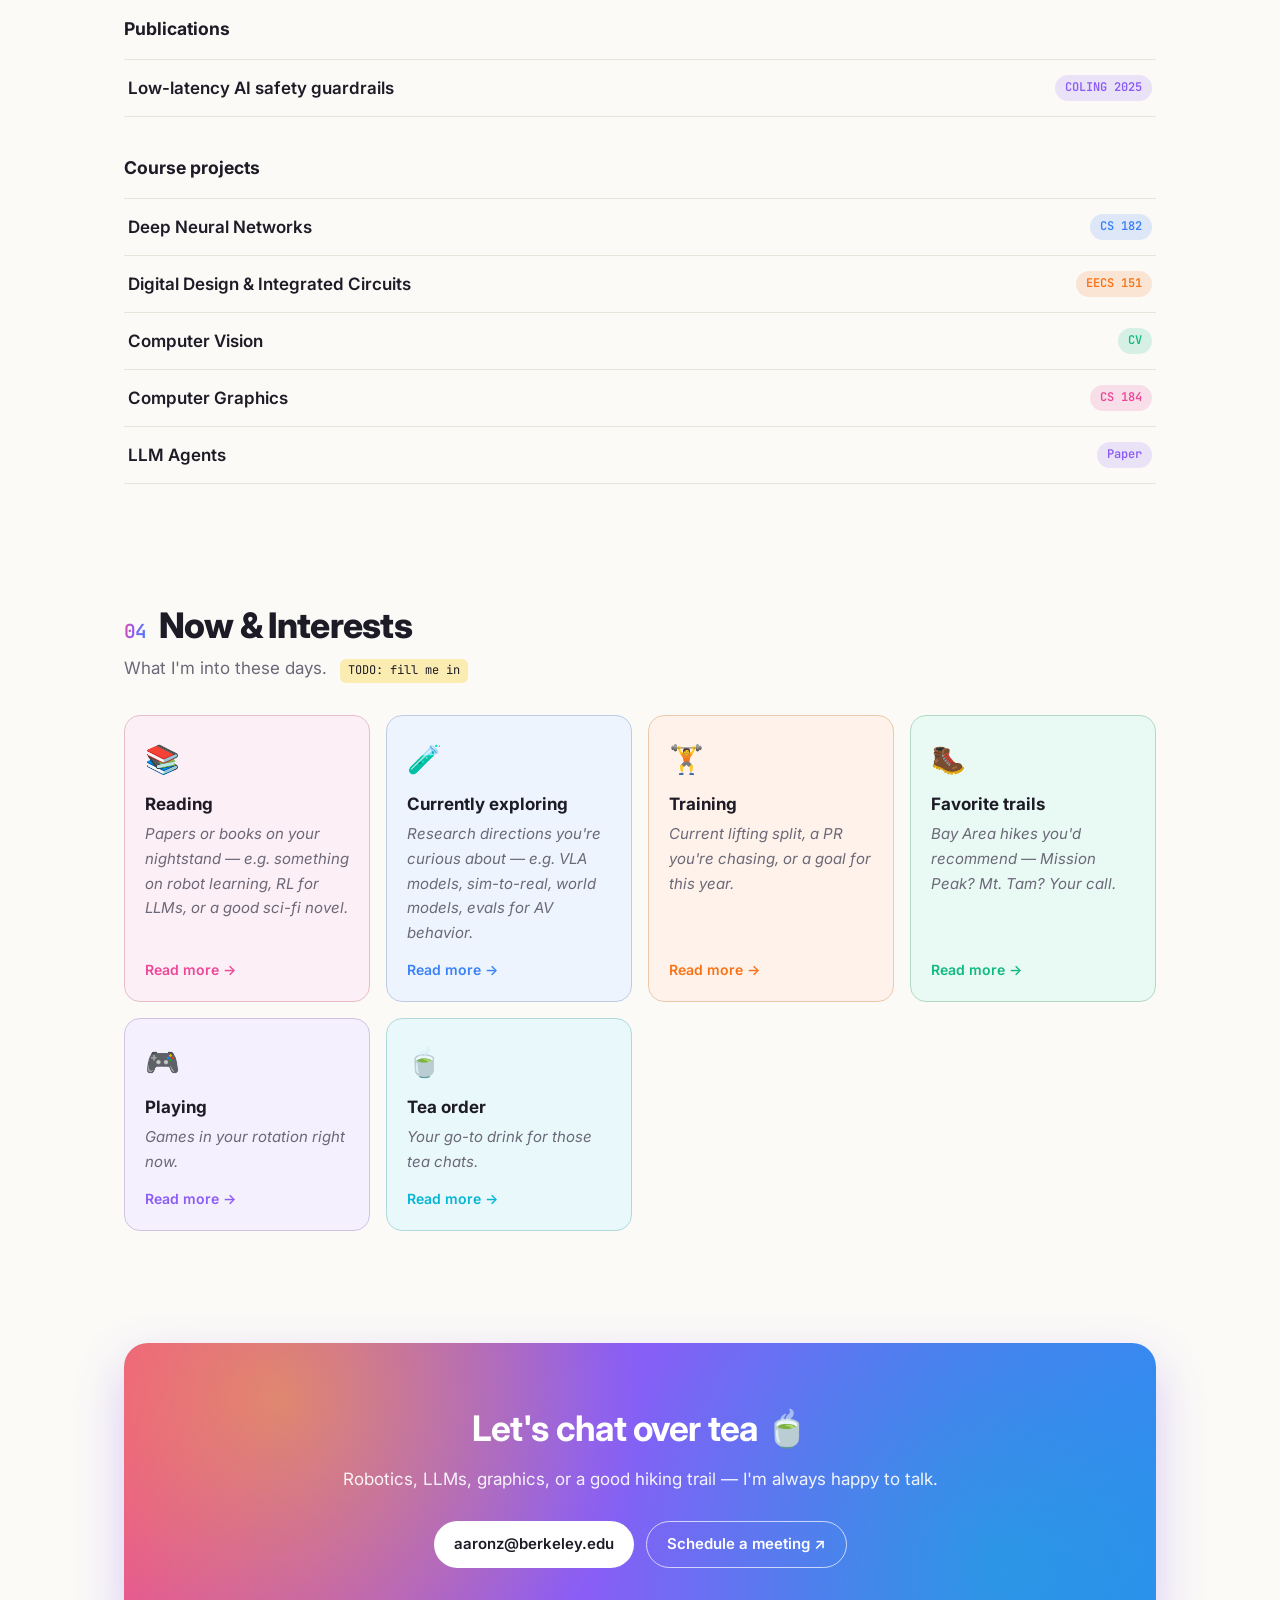
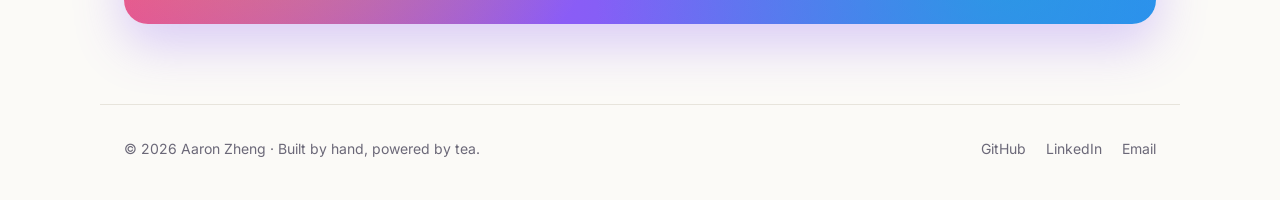
==== commit e8f26e3f: "lower info" ====
--- a/index.html
+++ b/index.html
@@ -177,11 +177,11 @@
                 <li class="tl-item" style="--dot: var(--pink)">
                     <div class="tl-date">2026</div>
                     <div class="tl-body">
-                        <h3>Software Engineer, Autonomy — Behavior Evaluation</h3>
+                        <h3>Software Engineer, Autonomy</h3>
                         <p class="tl-org">Nuro</p>
                         <ul>
                             <li>Building data cleaning, preprocessing, and analysis pipelines.</li>
-                            <li>Productionizing model-based approaches.</li>
+                            <li>Productionizing model-based approaches</li>
                             <li>Working on Eval for World Models.</li>
                         </ul>
                     </div>
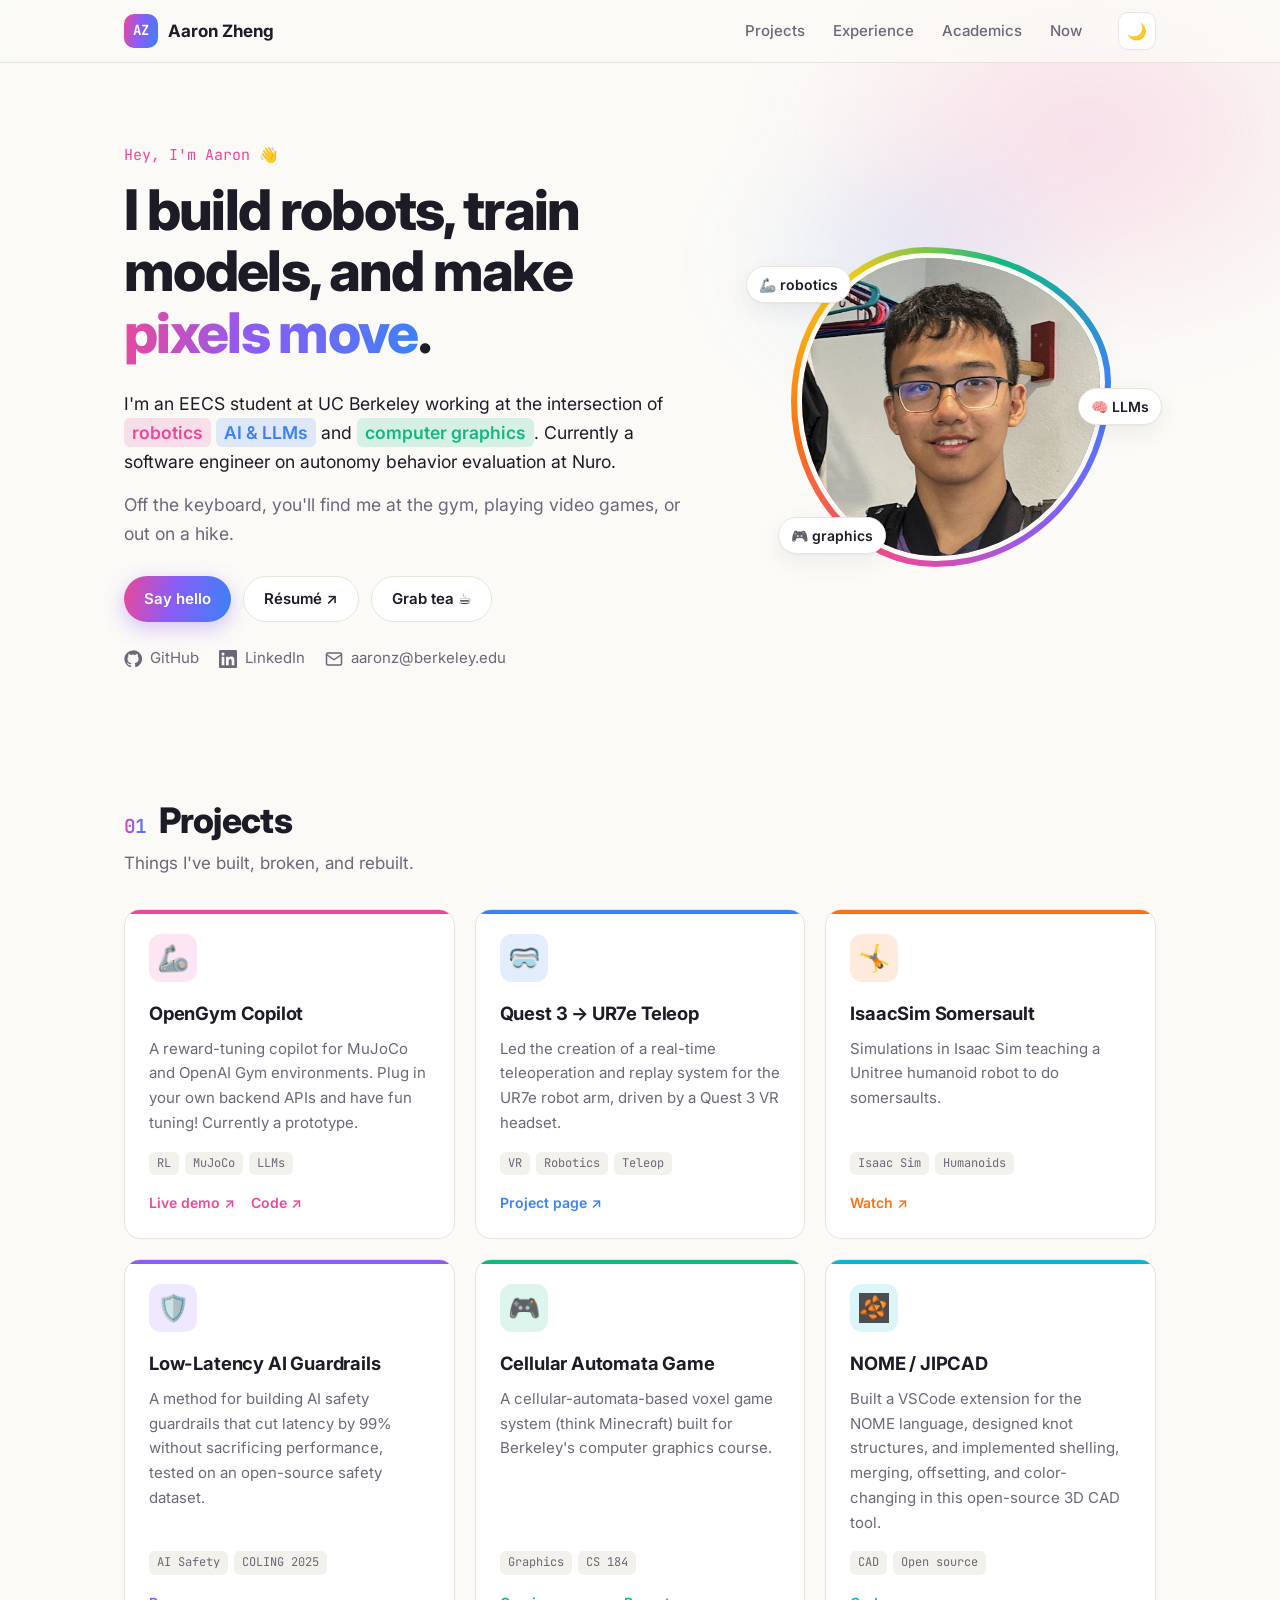
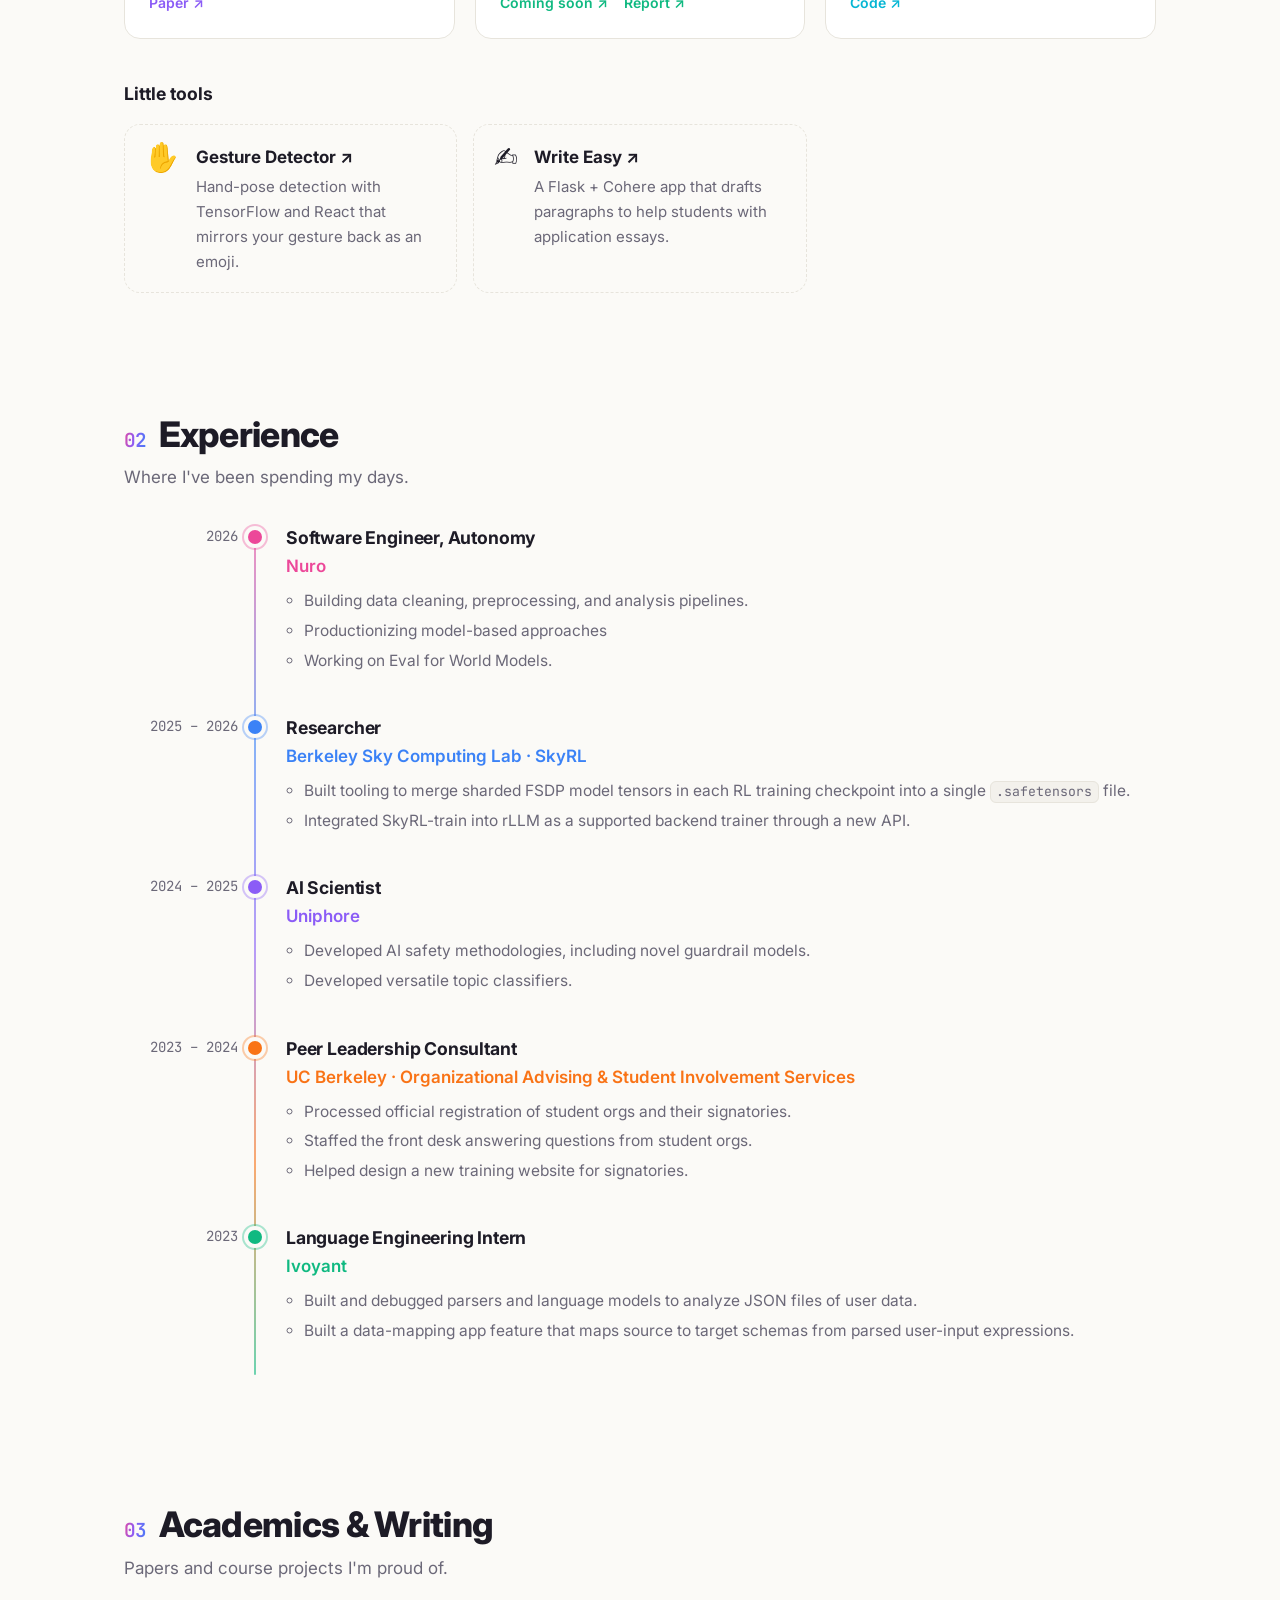
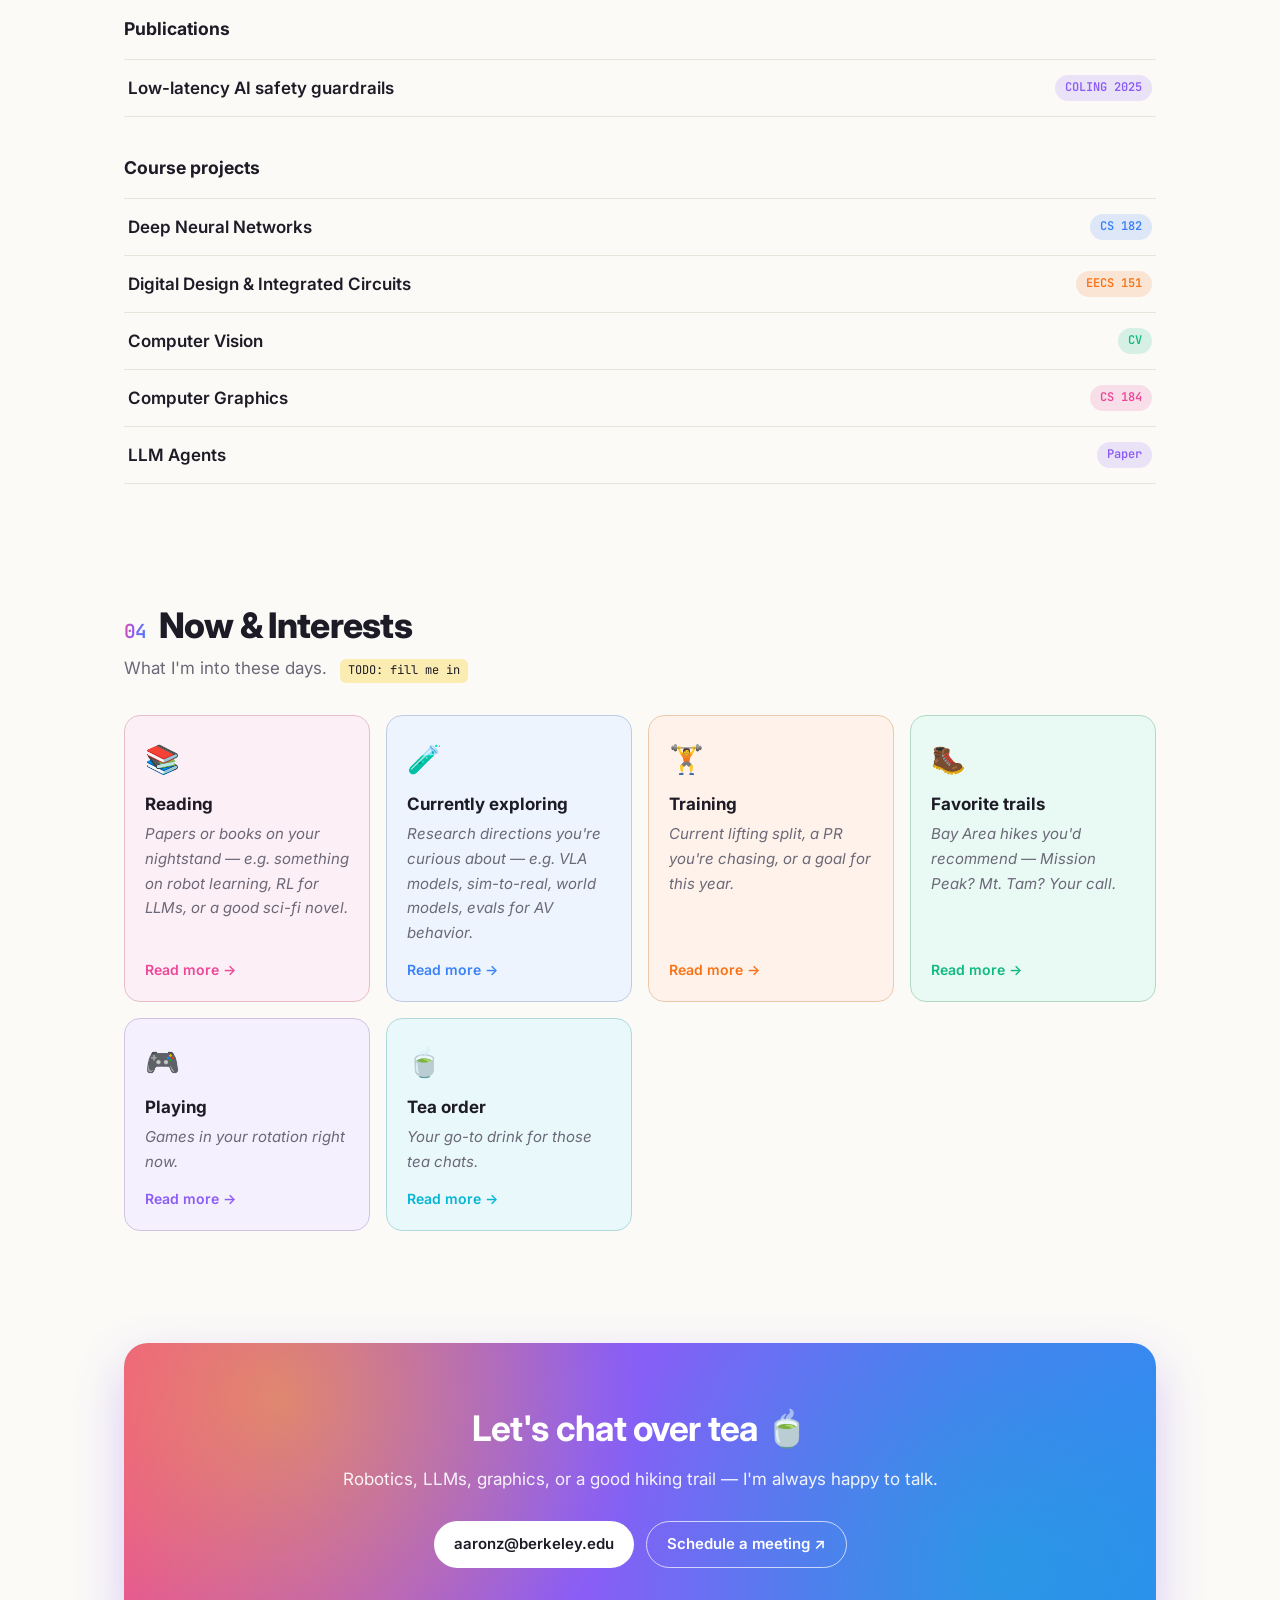
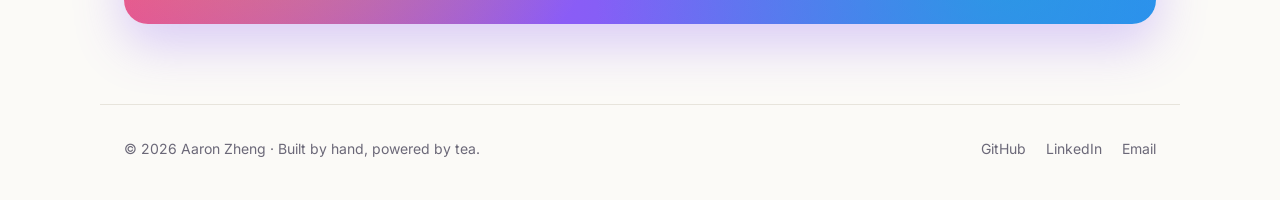
==== commit f84e6ded: "done" ====
--- a/index.html
+++ b/index.html
@@ -133,7 +133,7 @@
                     <p>A cellular-automata-based voxel game system (think Minecraft) built for Berkeley's computer graphics course.</p>
                     <div class="card-tags"><span>Graphics</span><span>CS 184</span></div>
                     <div class="card-links">
-                        <a href="https://zhenga1.github.io/Cellular-Automata-Game-Serving/" target="_blank">Play it ↗</a>
+                        <a href="" target="_blank">Coming soon ↗</a>
                         <a href="https://sylviacx.github.io/cs184-final-project/FinalReport/index.html" target="_blank">Report ↗</a>
                     </div>
                 </article>
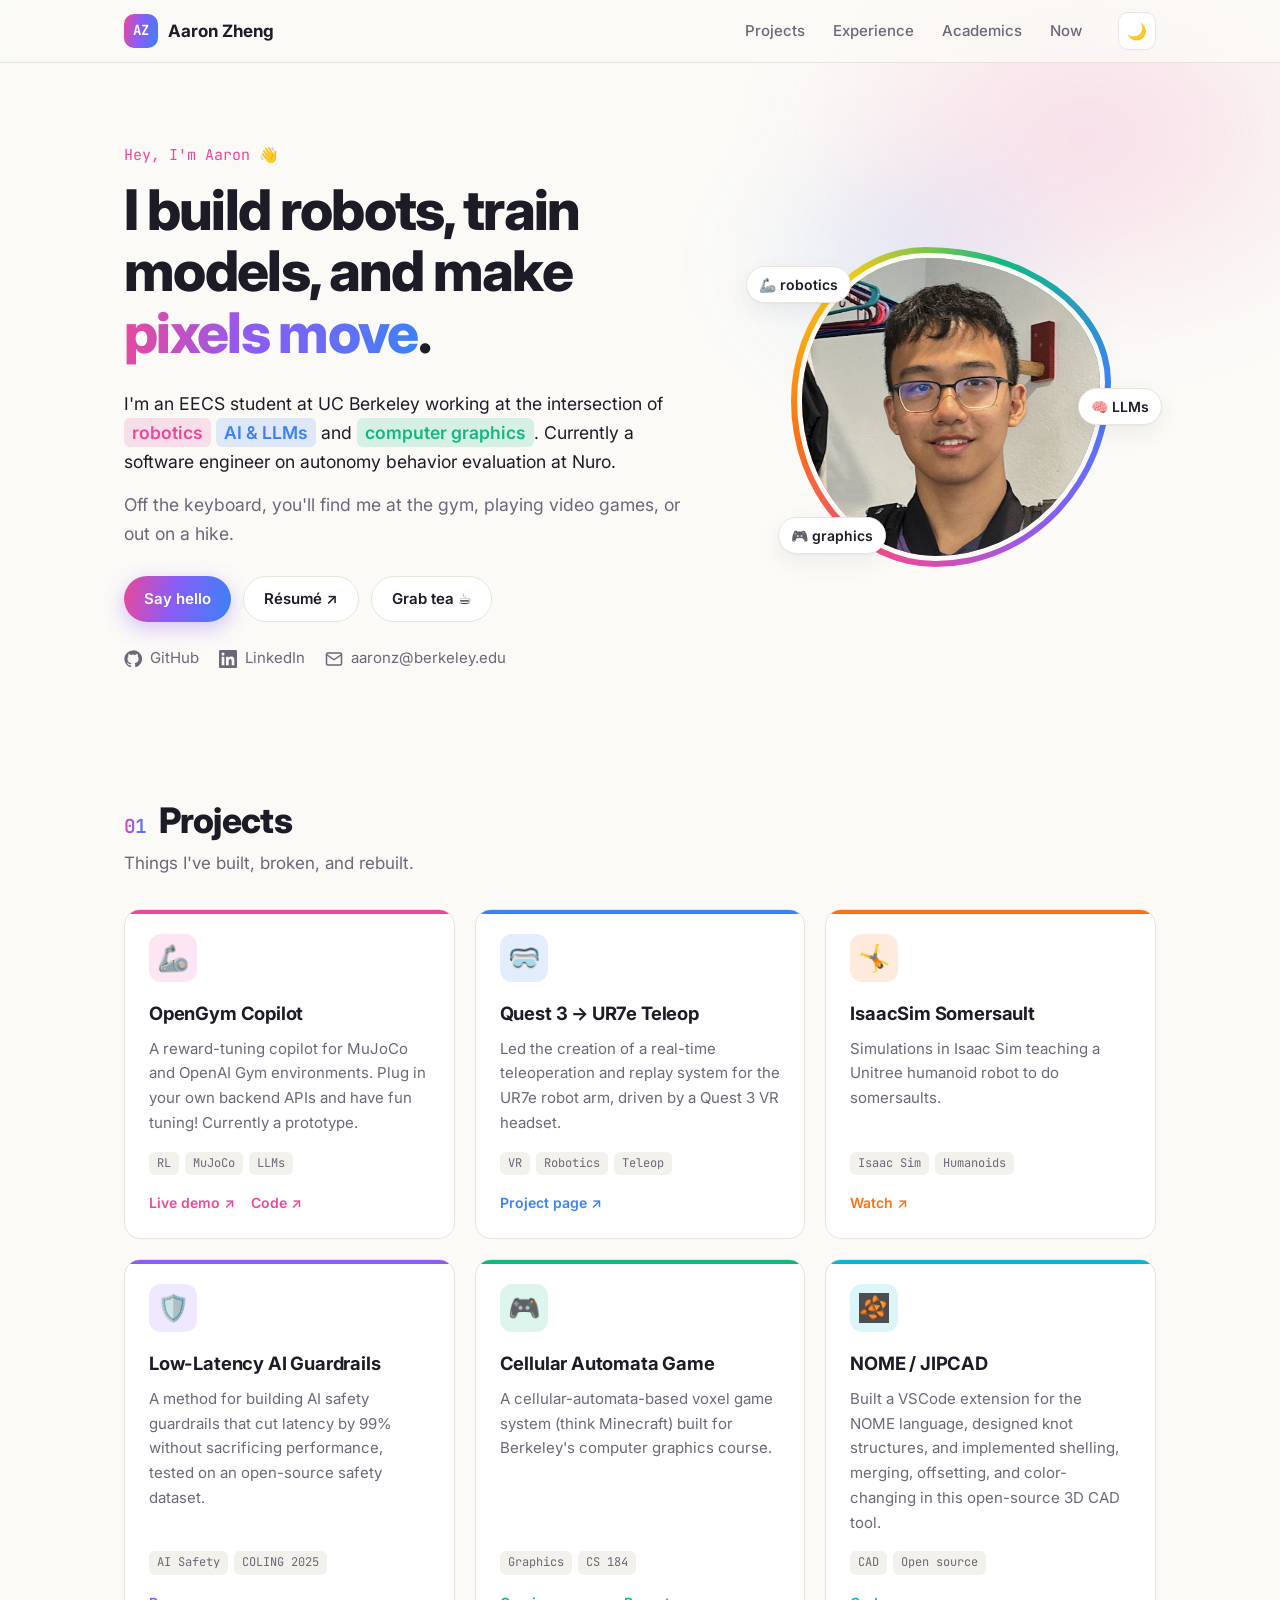
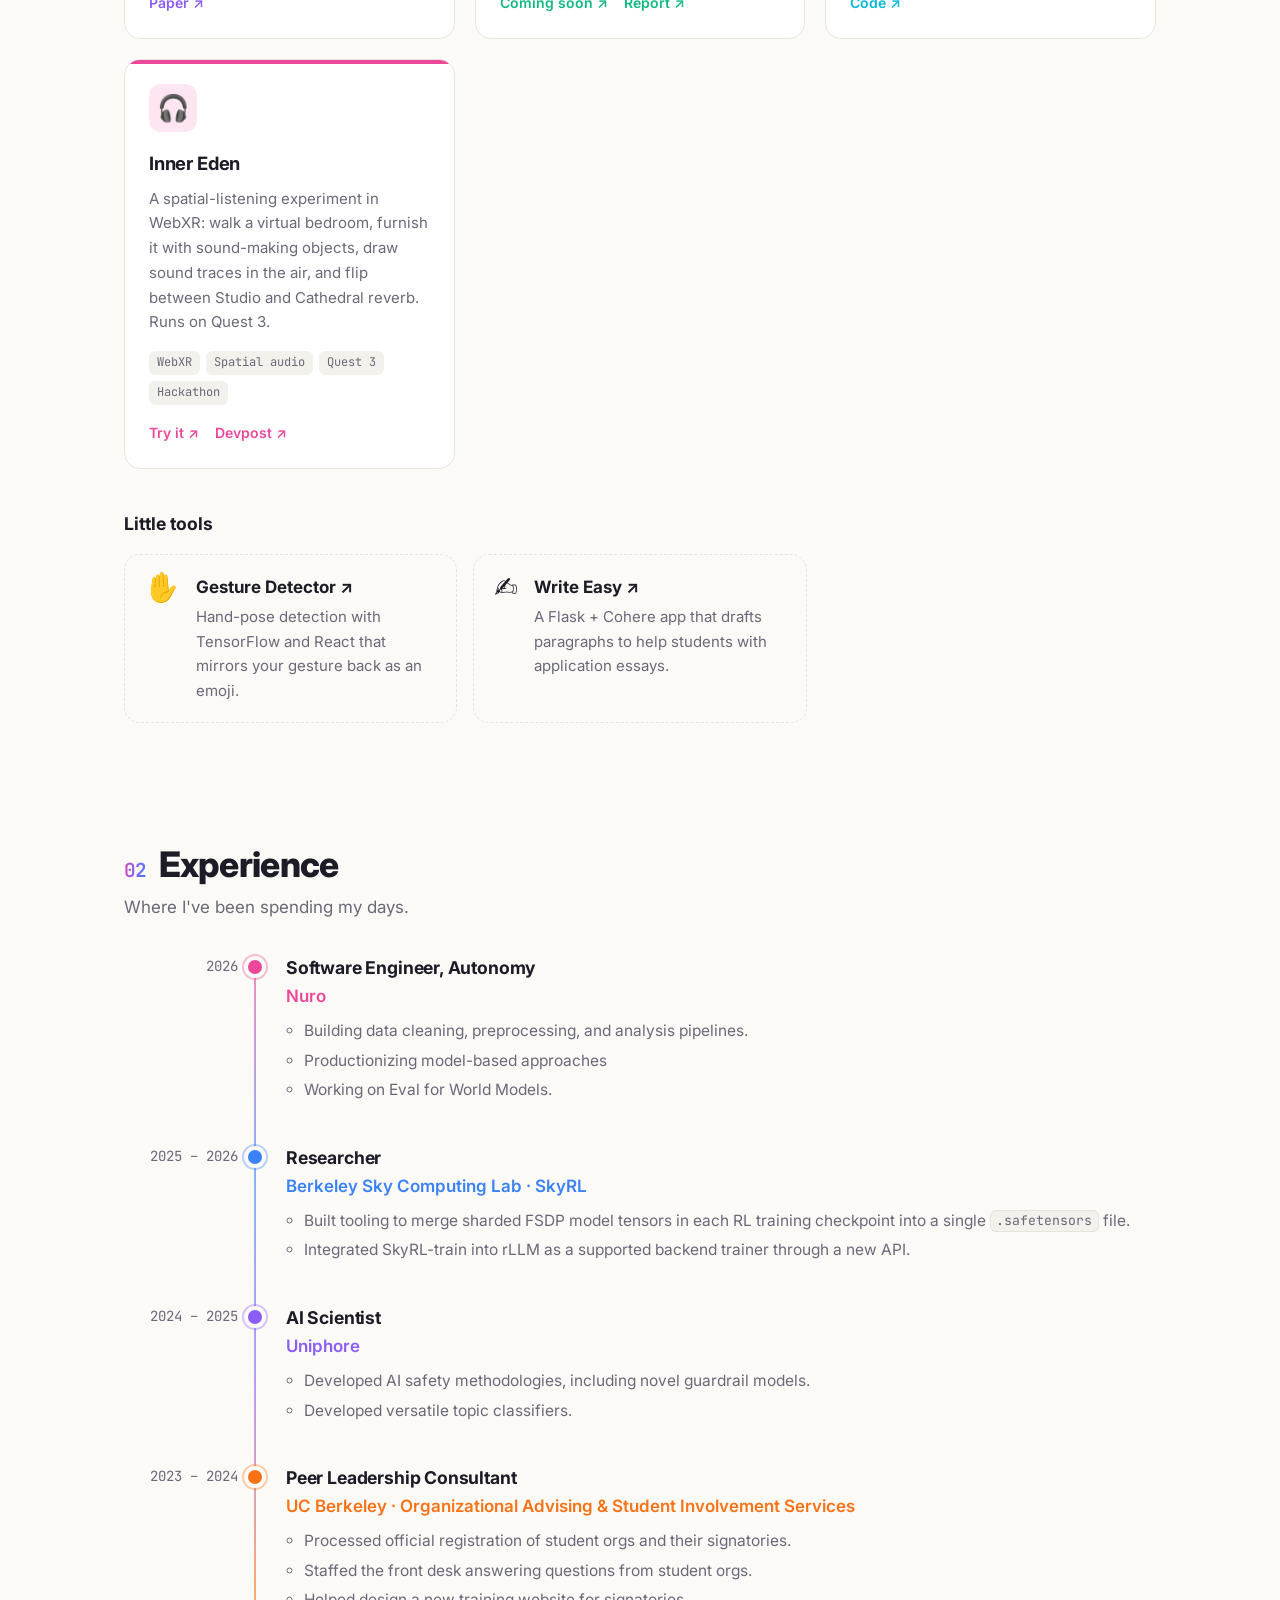
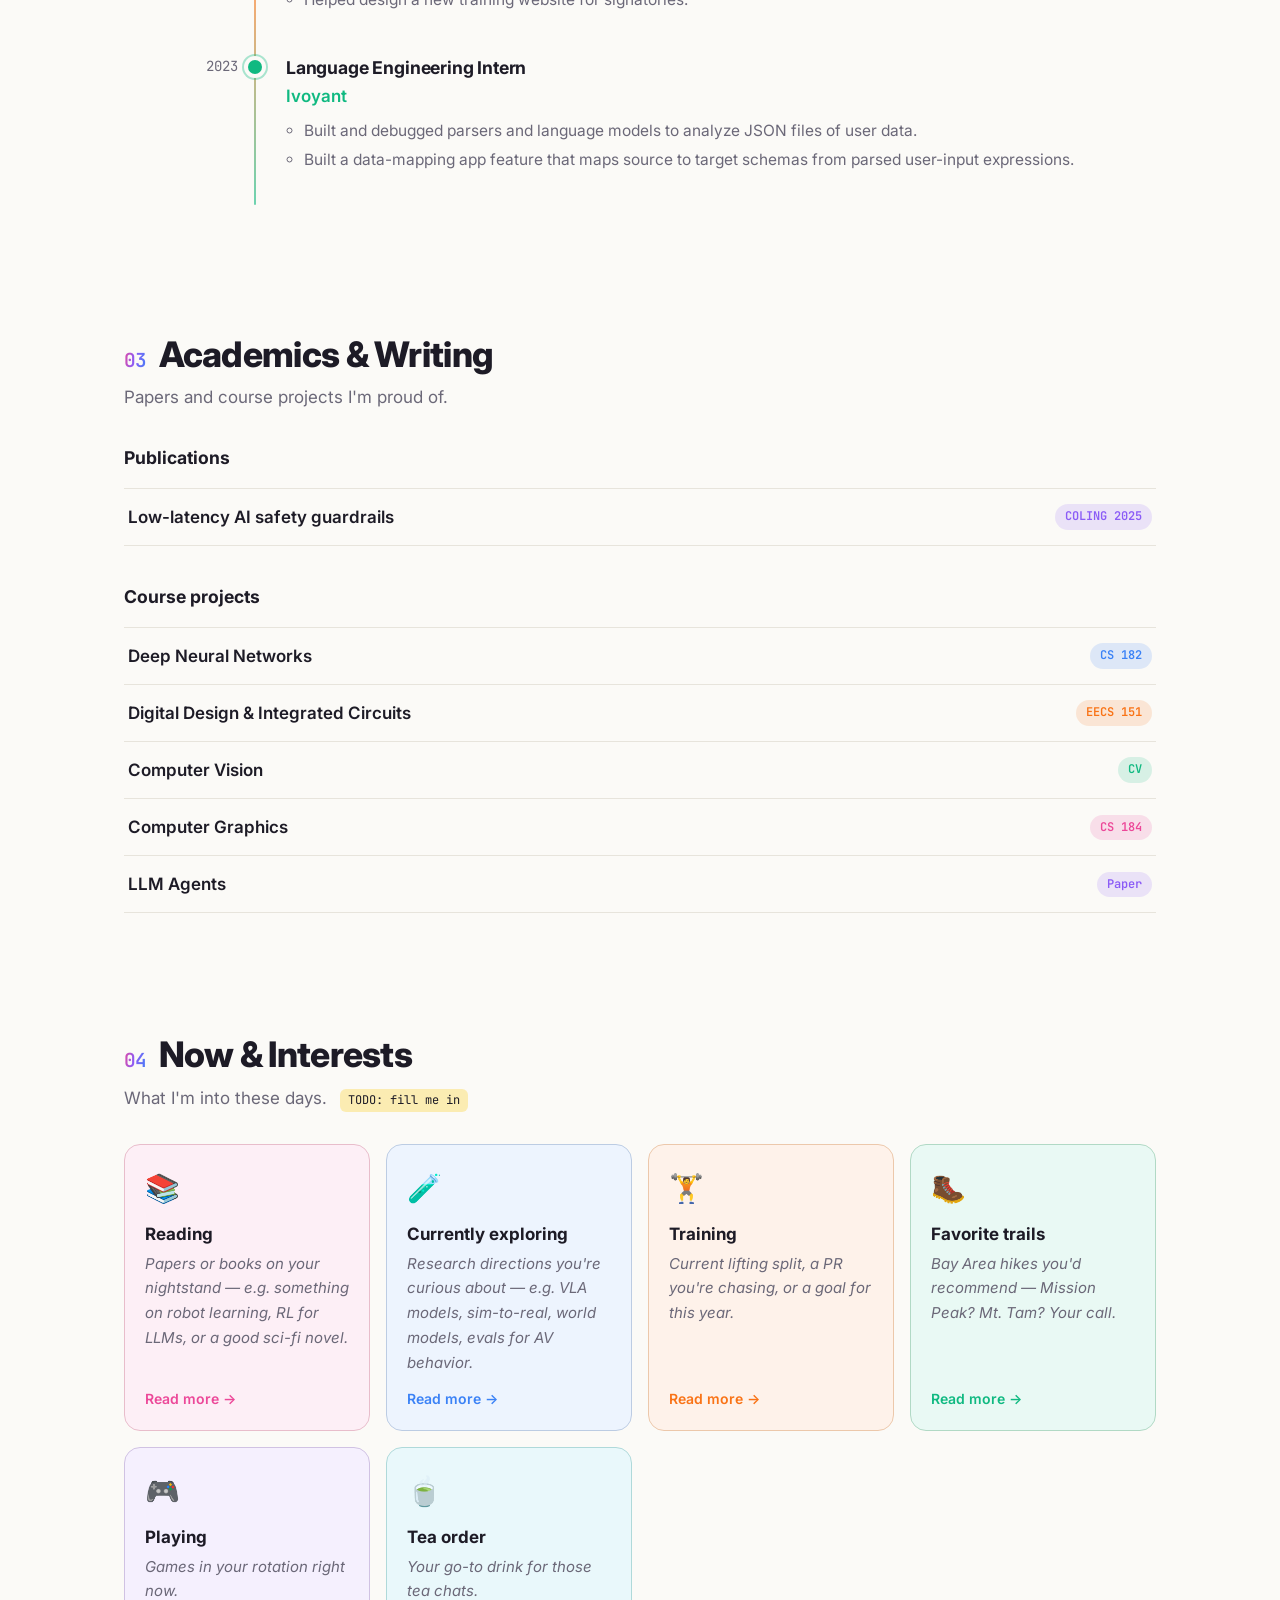
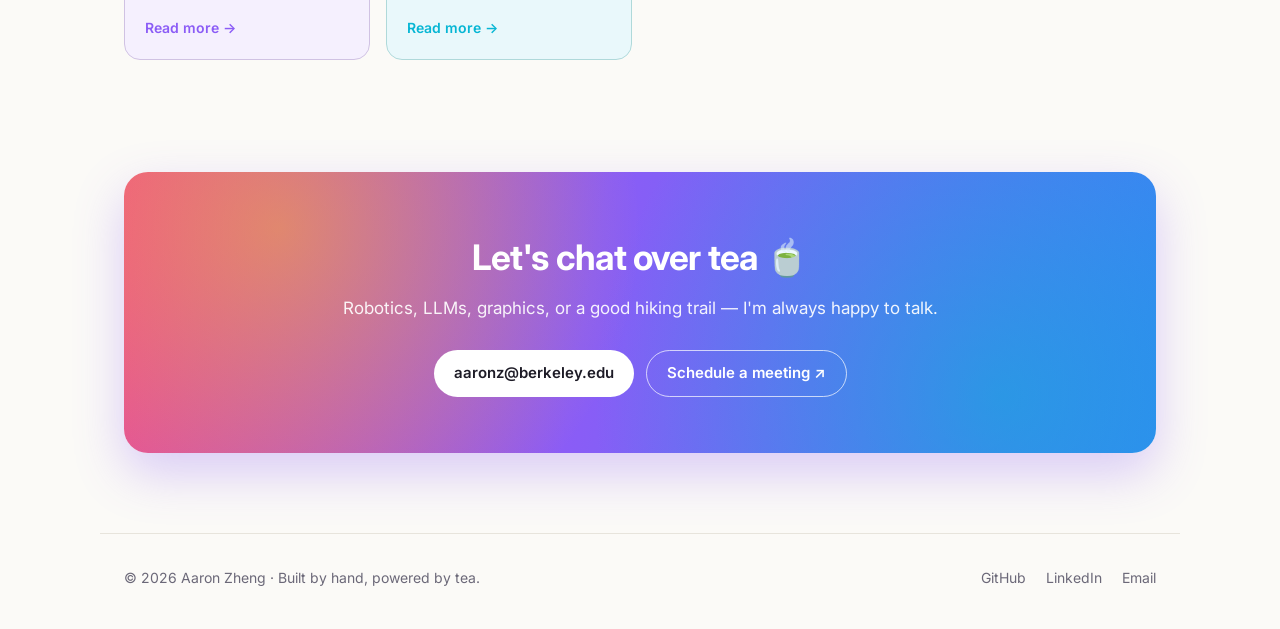
==== commit 49ea981e: "Add Inner Eden (Sound Room WebXR) project card Co-Authored-By: Claude Opus 5.5 <noreply@anthropic.co" ====
--- a/index.html
+++ b/index.html
@@ -146,6 +146,16 @@
                         <a href="https://github.com/JIPCAD/JIPCAD" target="_blank">Code ↗</a>
                     </div>
                 </article>
+                <article class="card accent-pink">
+                    <div class="card-icon">🎧</div>
+                    <h3><a href="https://devpost.com/software/inner-eden" target="_blank">Inner Eden</a></h3>
+                    <p>A spatial-listening experiment in WebXR: walk a virtual bedroom, furnish it with sound-making objects, draw sound traces in the air, and flip between Studio and Cathedral reverb. Runs on Quest 3.</p>
+                    <div class="card-tags"><span>WebXR</span><span>Spatial audio</span><span>Quest 3</span><span>Hackathon</span></div>
+                    <div class="card-links">
+                        <a href="https://zhenga1.github.io/sound-room-webxr/" target="_blank">Try it ↗</a>
+                        <a href="https://devpost.com/software/inner-eden" target="_blank">Devpost ↗</a>
+                    </div>
+                </article>
             </div>
 
             <h3 class="subhead">Little tools</h3>
